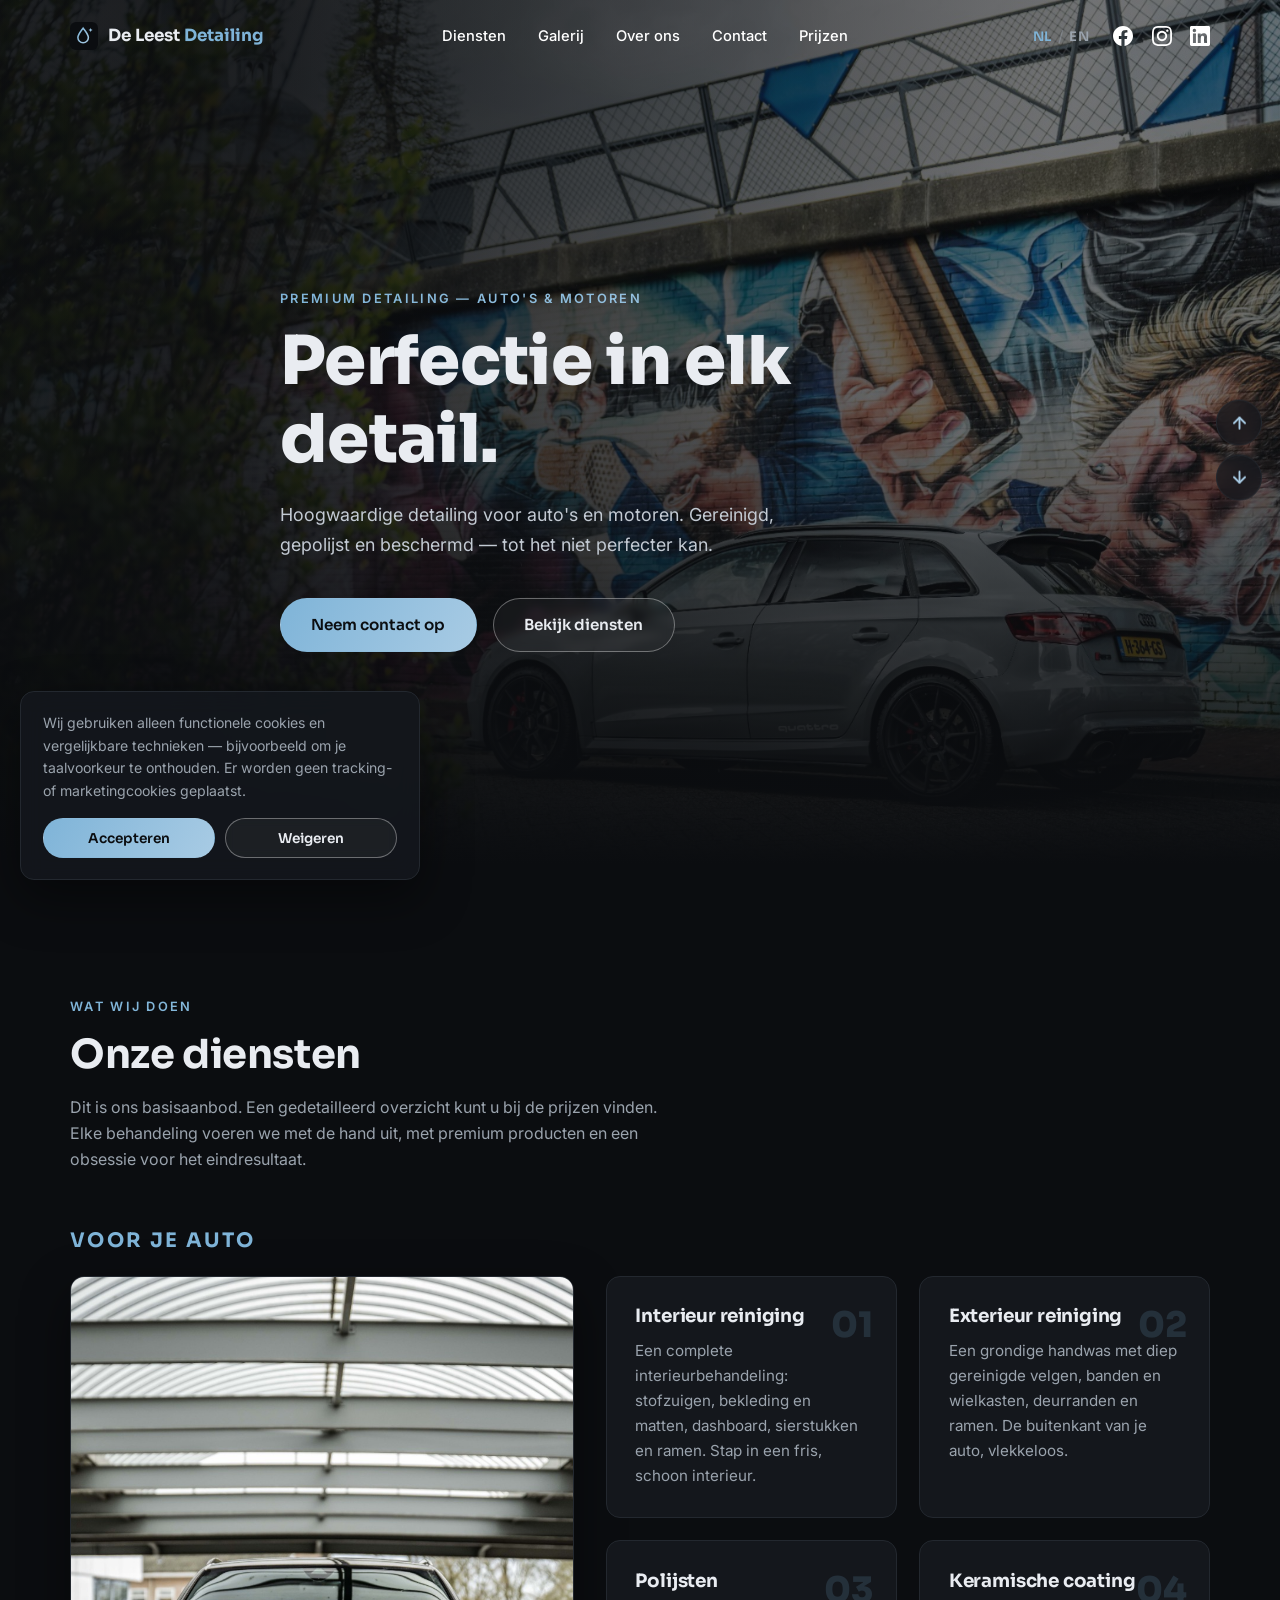
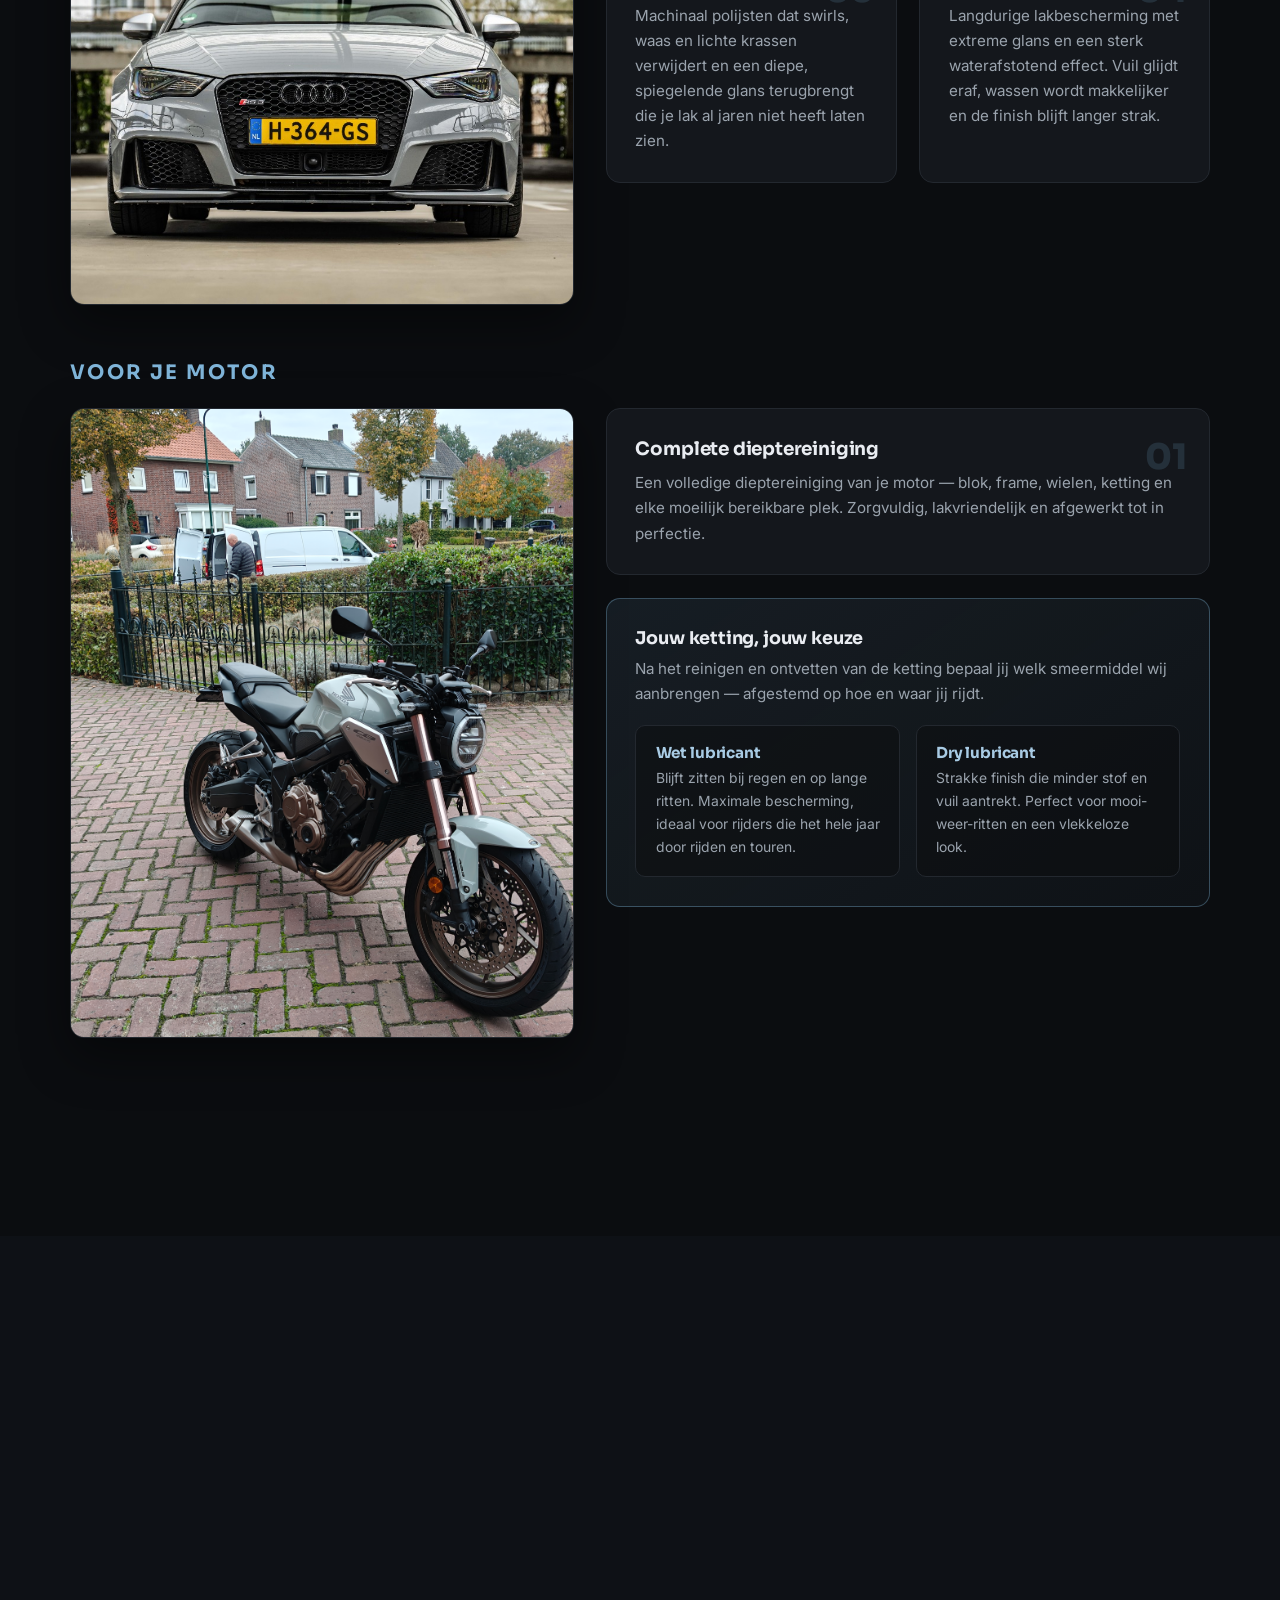
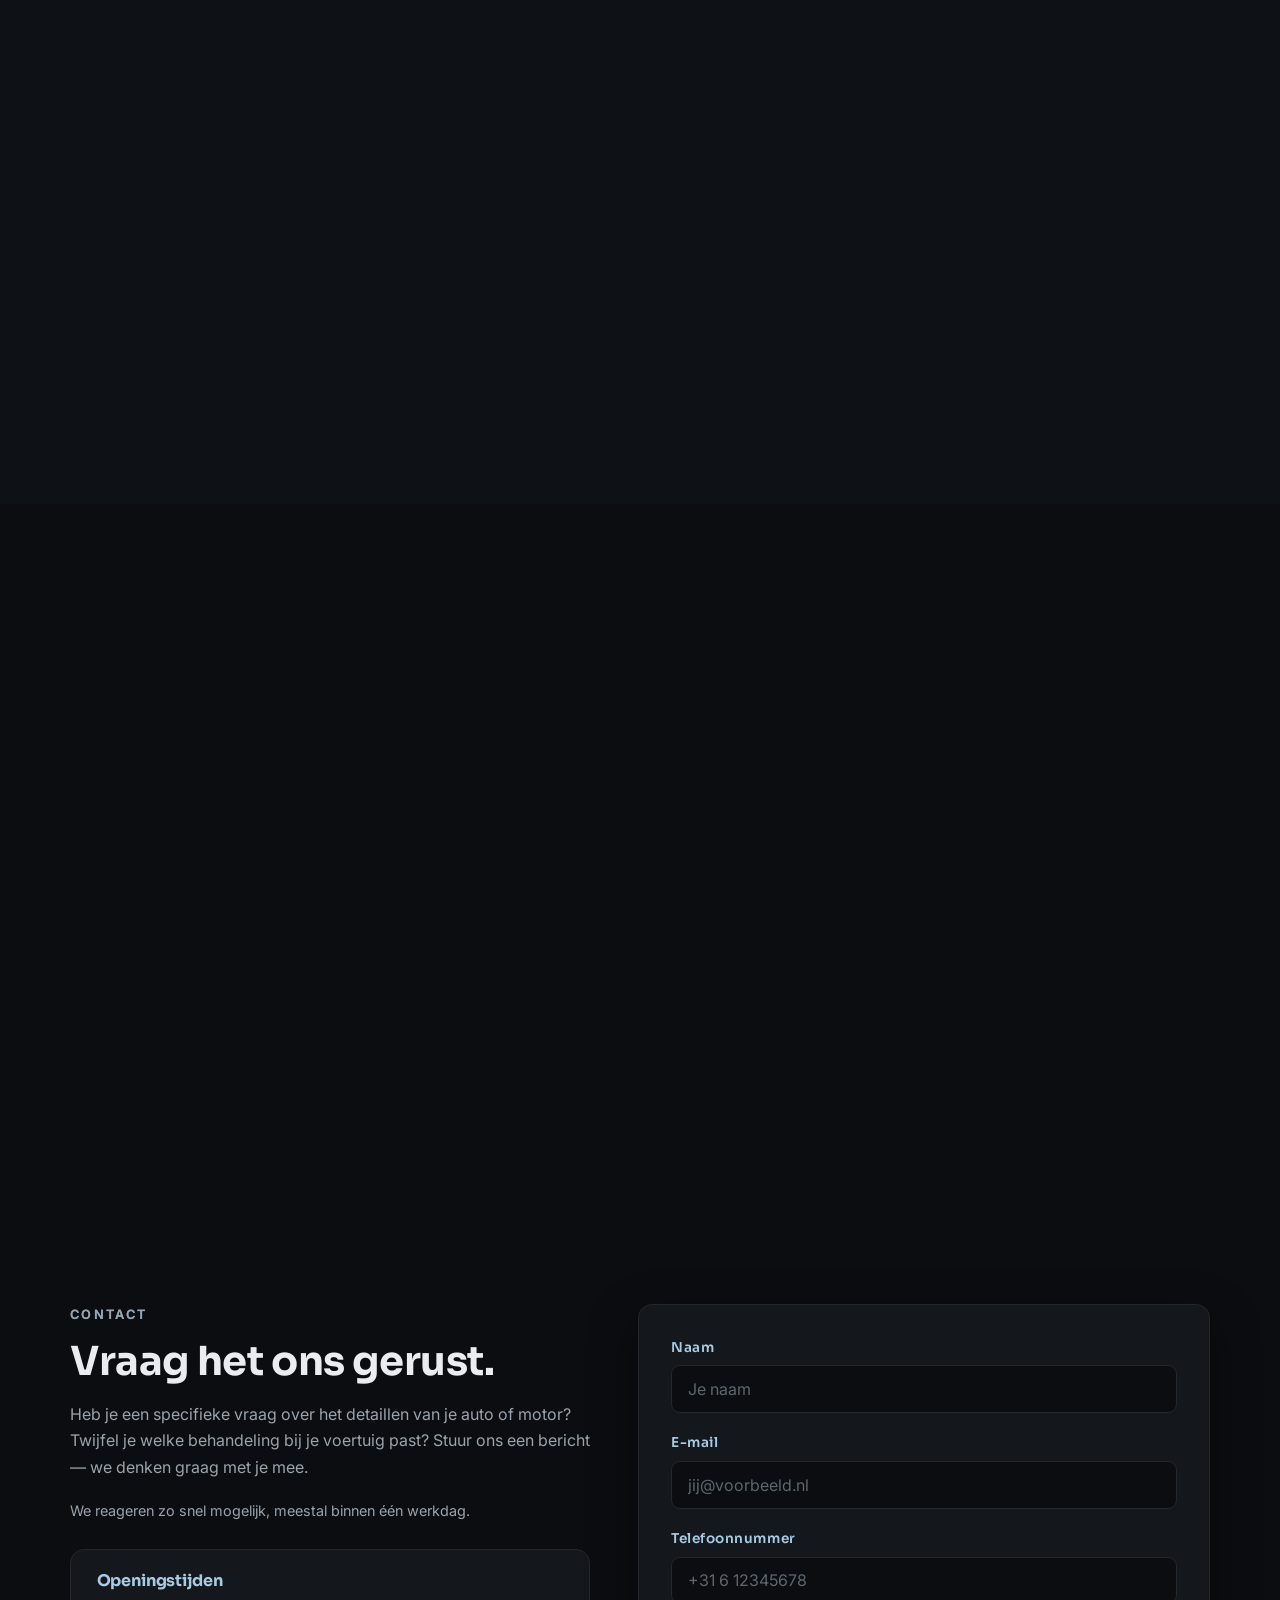
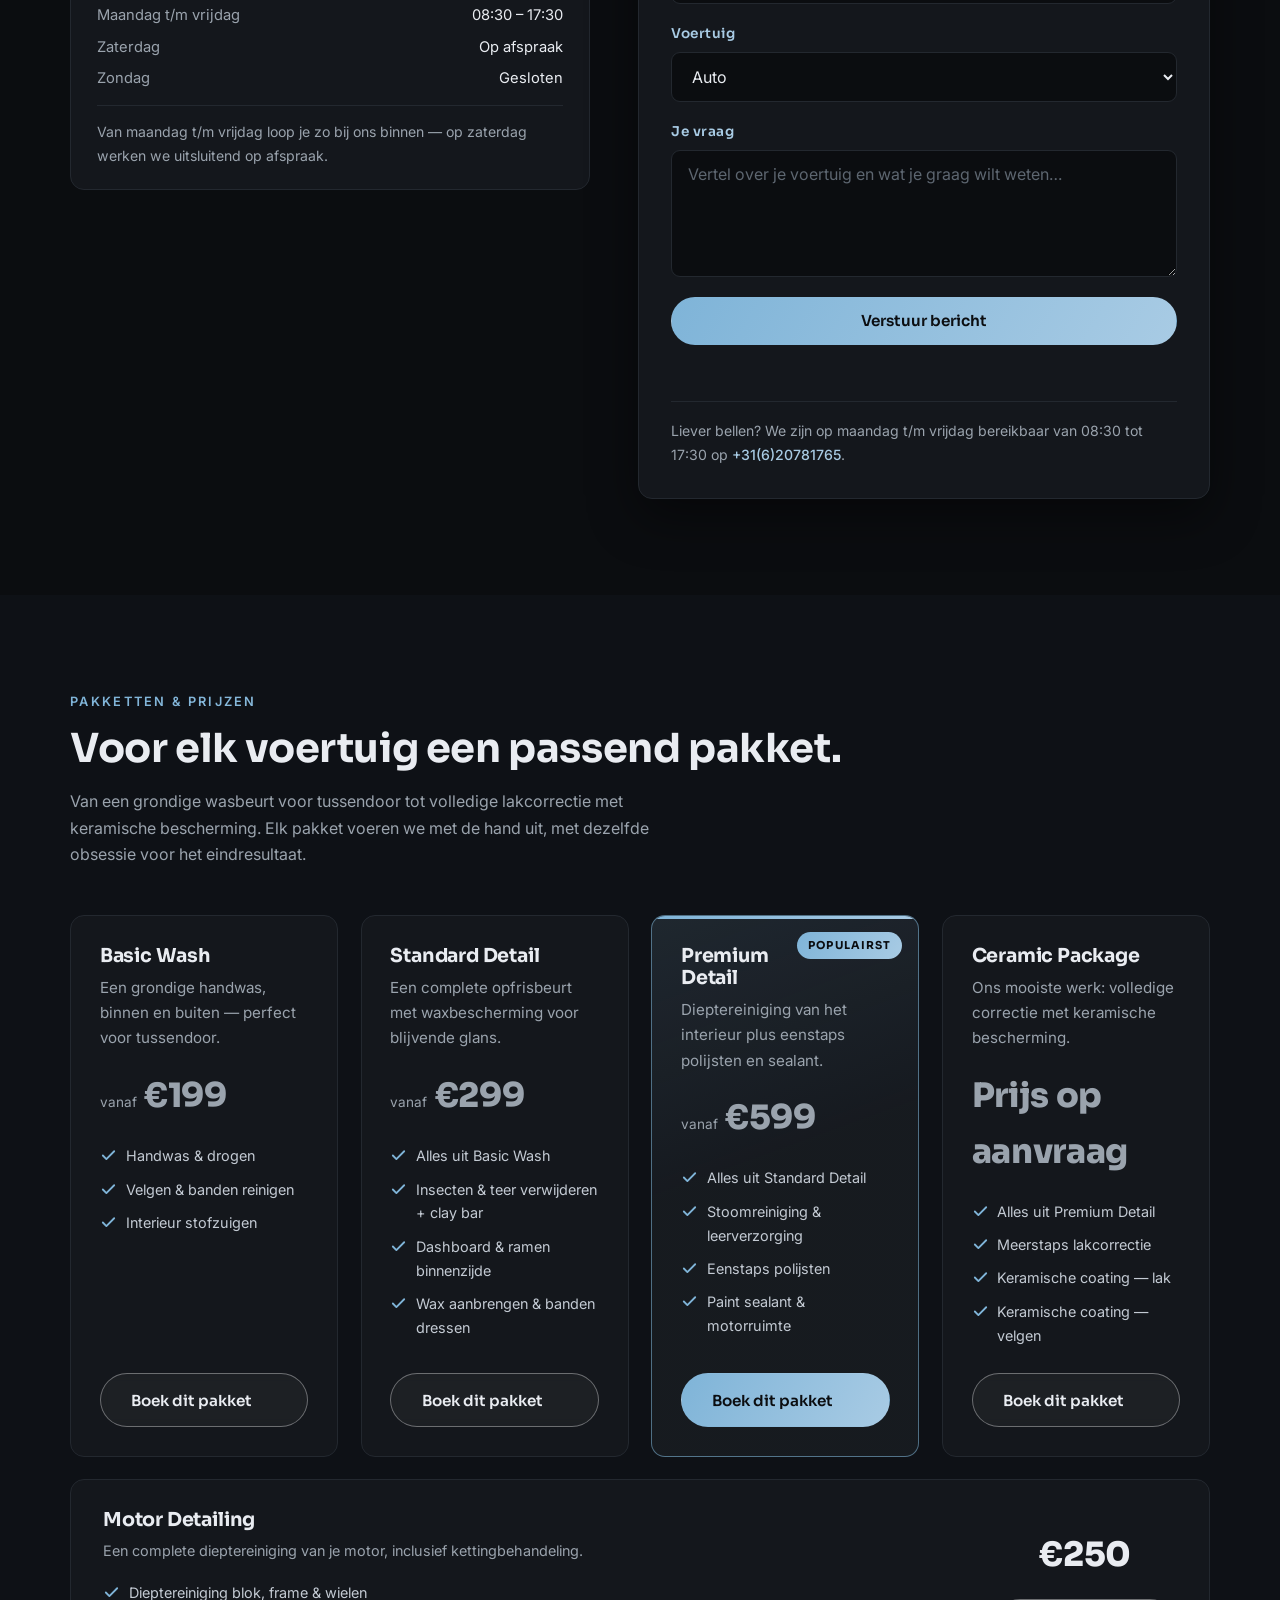
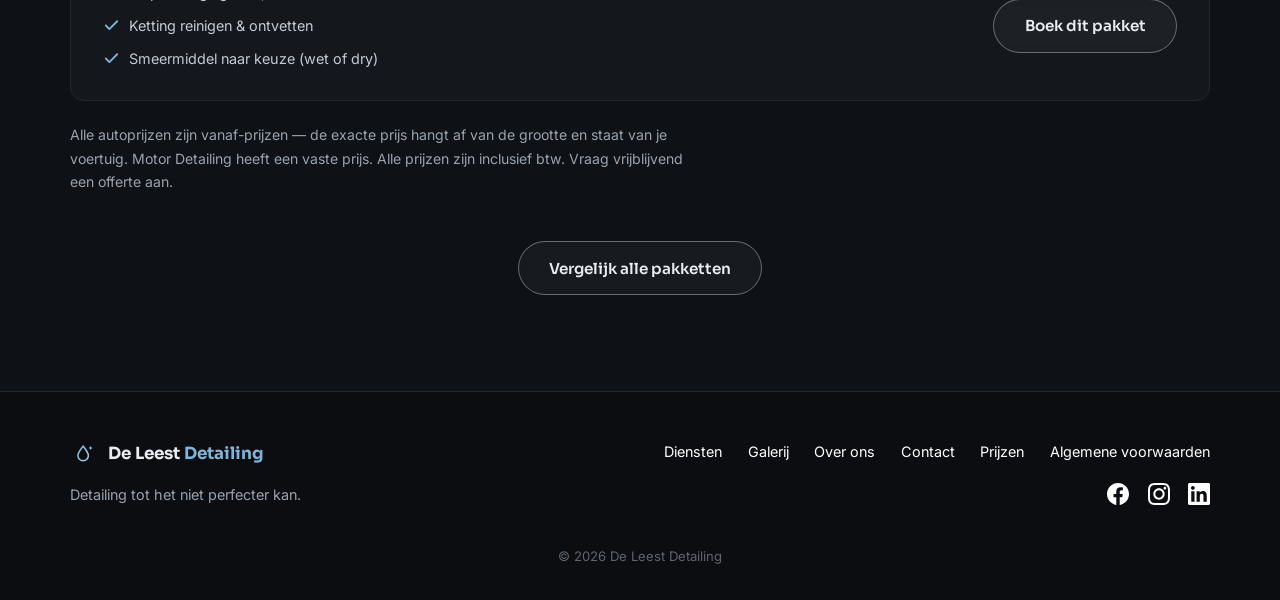
==== index.html @ 1cb410ff "Replace Unsplash photos with local images, raise package prices, note VAT included - Serve all site " ====
<!DOCTYPE html>
<html lang="nl">
<head>
  <meta charset="UTF-8">
  <meta name="viewport" content="width=device-width, initial-scale=1.0, viewport-fit=cover">
  <meta name="theme-color" content="#0b0d10">
  <title>De Leest Detailing — Premium Car &amp; Motorcycle Detailing</title>
  <meta name="description" content="High-end detailing for cars and motorcycles. Cleaning, polishing and ceramic coating — finished until it could not be more perfect.">
  <link rel="icon" type="image/svg+xml" href="assets/favicon.svg">
  <script>document.documentElement.classList.add('js');</script>
  <link rel="preconnect" href="https://fonts.googleapis.com">
  <link rel="preconnect" href="https://fonts.gstatic.com" crossorigin>
  <link href="https://fonts.googleapis.com/css2?family=Sora:wght@400;600;700;800&family=Inter:wght@400;500;600&display=swap" rel="stylesheet">
  <link rel="stylesheet" href="css/style.css">
</head>
<body>

  <!-- ===== Header ===== -->
  <header class="site-header" id="siteHeader">
    <div class="container header-inner">
      <a href="#top" class="logo" aria-label="De Leest Detailing">
        <img src="assets/favicon.svg" alt="" class="logo-mark" width="28" height="28">
        <span class="logo-text">De Leest <em>Detailing</em></span>
      </a>

      <nav class="main-nav" id="mainNav" aria-label="Main navigation">
        <a href="#services" data-i18n="nav.services">Services</a>
        <a href="#gallery" data-i18n="nav.gallery">Gallery</a>
        <a href="#about" data-i18n="nav.about">About</a>
        <a href="#contactForm" data-i18n="nav.contact">Contact</a>
        <a href="#pricing" data-i18n="nav.pricing">Prijzen</a>
      </nav>

      <div class="header-actions">
        <div class="lang-toggle" role="group" aria-label="Taal / Language">
          <button type="button" data-lang="nl" class="lang-btn active">NL</button>
          <span class="lang-sep" aria-hidden="true">/</span>
          <button type="button" data-lang="en" class="lang-btn">EN</button>
        </div>
        <div class="social-links header-social">
          <!-- TODO: replace the # hrefs with the real profile URLs once the accounts exist -->
          <a href="#" aria-label="Facebook" target="_blank" rel="noopener">
            <svg viewBox="0 0 24 24" fill="currentColor" aria-hidden="true"><path d="M24 12.073c0-6.627-5.373-12-12-12s-12 5.373-12 12c0 5.99 4.388 10.954 10.125 11.854v-8.385H7.078v-3.47h3.047V9.43c0-3.007 1.792-4.669 4.533-4.669 1.312 0 2.686.235 2.686.235v2.953H15.83c-1.491 0-1.956.925-1.956 1.874v2.25h3.328l-.532 3.47h-2.796v8.385C19.612 23.027 24 18.062 24 12.073z"/></svg>
          </a>
          <a href="#" aria-label="Instagram" target="_blank" rel="noopener">
            <svg viewBox="0 0 24 24" fill="currentColor" aria-hidden="true"><path d="M12 2.163c3.204 0 3.584.012 4.85.07 3.252.148 4.771 1.691 4.919 4.919.058 1.265.069 1.645.069 4.849 0 3.205-.012 3.584-.069 4.849-.149 3.225-1.664 4.771-4.919 4.919-1.266.058-1.644.07-4.85.07-3.204 0-3.584-.012-4.849-.07-3.26-.149-4.771-1.699-4.919-4.92-.058-1.265-.07-1.644-.07-4.849 0-3.204.013-3.583.07-4.849.149-3.227 1.664-4.771 4.919-4.919 1.266-.057 1.645-.069 4.849-.069zm0-2.163c-3.259 0-3.667.014-4.947.072-4.358.2-6.78 2.618-6.98 6.98-.059 1.281-.073 1.689-.073 4.948 0 3.259.014 3.668.072 4.948.2 4.358 2.618 6.78 6.98 6.98 1.281.058 1.689.072 4.948.072 3.259 0 3.668-.014 4.948-.072 4.354-.2 6.782-2.618 6.979-6.98.059-1.28.073-1.689.073-4.948 0-3.259-.014-3.667-.072-4.947-.196-4.354-2.617-6.78-6.979-6.98-1.281-.059-1.69-.073-4.949-.073zm0 5.838c-3.403 0-6.162 2.759-6.162 6.162s2.759 6.163 6.162 6.163 6.162-2.759 6.162-6.163c0-3.403-2.759-6.162-6.162-6.162zm0 10.162c-2.209 0-4-1.79-4-4 0-2.209 1.791-4 4-4s4 1.791 4 4c0 2.21-1.791 4-4 4zm6.406-11.845c-.796 0-1.441.645-1.441 1.44s.645 1.44 1.441 1.44c.795 0 1.439-.645 1.439-1.44s-.644-1.44-1.439-1.44z"/></svg>
          </a>
          <a href="#" aria-label="LinkedIn" target="_blank" rel="noopener">
            <svg viewBox="0 0 24 24" fill="currentColor" aria-hidden="true"><path d="M20.447 20.452h-3.554v-5.569c0-1.328-.027-3.037-1.852-3.037-1.853 0-2.136 1.445-2.136 2.939v5.667H9.351V9h3.414v1.561h.046c.477-.9 1.637-1.85 3.37-1.85 3.601 0 4.267 2.37 4.267 5.455v6.286zM5.337 7.433c-1.144 0-2.063-.926-2.063-2.065 0-1.138.92-2.063 2.063-2.063 1.14 0 2.064.925 2.064 2.063 0 1.139-.925 2.065-2.064 2.065zm1.782 13.019H3.555V9h3.564v11.452zM22.225 0H1.771C.792 0 0 .774 0 1.729v20.542C0 23.227.792 24 1.771 24h20.451C23.2 24 24 23.227 24 22.271V1.729C24 .774 23.2 0 22.222 0h.003z"/></svg>
          </a>
        </div>
        <button class="nav-toggle" id="navToggle" aria-label="Open menu" aria-expanded="false" aria-controls="mainNav">
          <span></span><span></span><span></span>
        </button>
      </div>
    </div>
  </header>

  <main id="top">

    <!-- ===== Hero ===== -->
    <section class="hero">
      <div class="hero-bg" aria-hidden="true">
        <img src="assets/img/hero/hero.jpg" alt="">
      </div>
      <div class="hero-overlay" aria-hidden="true"></div>
      <div class="container hero-content">
        <p class="kicker reveal" data-i18n="hero.kicker">Premium detailing — cars &amp; motorcycles</p>
        <h1 class="reveal" data-i18n="hero.title">Perfection in every detail.</h1>
        <p class="hero-sub reveal" data-i18n="hero.subtitle">High-end detailing for cars and motorcycles. Cleaned, polished and protected — until it could not be more perfect.</p>
        <div class="hero-ctas reveal">
          <a href="#contactForm" class="btn btn-primary" data-i18n="hero.ctaPrimary">Get in touch</a>
          <a href="#services" class="btn btn-ghost" data-i18n="hero.ctaSecondary">View services</a>
        </div>
      </div>
    </section>

    <!-- ===== Services: Cars ===== -->
    <section class="section" id="services">
      <div class="container">
        <p class="kicker reveal" data-i18n="services.kicker">What we do</p>
        <h2 class="reveal" data-i18n="services.title">Our services</h2>
        <p class="section-intro reveal" data-i18n="services.intro">This is our base offering — more specialist services will follow. Every treatment is carried out by hand, with premium products and an obsession for the end result.</p>

        <h3 class="group-title reveal" data-i18n="cars.groupTitle">For your car</h3>
        <div class="moto-block">
          <div class="moto-media reveal">
            <img src="assets/img/services/car.jpg" alt="Red Ferrari with a flawless glossy finish" loading="lazy">
          </div>
          <div class="card-grid">
            <article class="card card-flat reveal">
              <span class="card-num" aria-hidden="true">01</span>
              <h4 data-i18n="clean.int.title">Interior cleaning</h4>
              <p data-i18n="clean.int.desc">A complete interior treatment: vacuuming, upholstery and carpets, dashboard, trim and glass. Step into a fresh, clean cabin.</p>
            </article>
            <article class="card card-flat reveal">
              <span class="card-num" aria-hidden="true">02</span>
              <h4 data-i18n="clean.ext.title">Exterior cleaning</h4>
              <p data-i18n="clean.ext.desc">A thorough hand wash with deep-cleaned rims, tyres and wheel arches, door shuts and windows. The outside of your car, spotless.</p>
            </article>
            <article class="card card-flat reveal">
              <span class="card-num" aria-hidden="true">03</span>
              <h4 data-i18n="cars.polish.title">Polishing</h4>
              <p data-i18n="cars.polish.desc">Machine polishing that removes swirls, haze and light scratches, bringing back a deep, mirror-like gloss your paintwork hasn't shown in years.</p>
            </article>
            <article class="card card-flat reveal">
              <span class="card-num" aria-hidden="true">04</span>
              <h4 data-i18n="cars.ceramic.title">Ceramic coating</h4>
              <p data-i18n="cars.ceramic.desc">Long-lasting paint protection with extreme gloss and a strong hydrophobic effect. Dirt slides off, washing gets easier, and the finish stays sharper for longer.</p>
            </article>
          </div>
        </div>

        <!-- ===== Services: Motorcycles ===== -->
        <h3 class="group-title reveal" data-i18n="moto.groupTitle">For your motorcycle</h3>
        <div class="moto-block">
          <div class="moto-media reveal">
            <img src="assets/img/services/motorcycle.jpg" alt="Detailed motorcycle in evening light" loading="lazy">
          </div>
          <div class="moto-body">
            <article class="card card-flat reveal">
              <span class="card-num" aria-hidden="true">01</span>
              <h4 data-i18n="moto.deep.title">Full deep clean</h4>
              <p data-i18n="moto.deep.desc">A complete deep clean of your motorcycle — engine, frame, wheels, chain and every hard-to-reach spot. Careful, paint-safe and finished to perfection.</p>
            </article>
            <div class="lube-box reveal">
              <h4 data-i18n="moto.lube.title">Your chain, your choice</h4>
              <p data-i18n="moto.lube.desc">After cleaning and degreasing the chain, you decide which lubricant we apply — matched to how and where you ride.</p>
              <div class="lube-options">
                <div class="lube-option">
                  <h5 data-i18n="moto.lube.wet.title">Wet lubricant</h5>
                  <p data-i18n="moto.lube.wet.desc">Stays put in rain and on long rides. Maximum protection, ideal for all-season and touring riders.</p>
                </div>
                <div class="lube-option">
                  <h5 data-i18n="moto.lube.dry.title">Dry lubricant</h5>
                  <p data-i18n="moto.lube.dry.desc">Clean finish that attracts less dust and dirt. Perfect for fair-weather riding and a spotless look.</p>
                </div>
              </div>
            </div>
          </div>
        </div>

        <p class="services-pricing-cta reveal">
          <a href="prijzen.html" class="btn btn-ghost" data-i18n="services.pricingCta">Bekijk pakketten &amp; prijzen</a>
        </p>
      </div>
    </section>

    <!-- ===== Gallery ===== -->
    <section class="section section-alt" id="gallery">
      <div class="container">
        <p class="kicker reveal" data-i18n="gallery.kicker">Recent work</p>
        <h2 class="reveal" data-i18n="gallery.title">The results speak for themselves.</h2>
        <div class="gallery-grid">
          <figure class="reveal">
            <button type="button" class="gallery-item" data-i18n-aria="gallery.open" aria-label="View more photos of this result"
                    data-images="assets/img/gallery/result-01/01.jpg,assets/img/gallery/result-01/02.jpg,assets/img/gallery/result-01/03.jpg">
              <img src="assets/img/gallery/result-01/01.jpg" alt="Sports car with glossy finish" loading="lazy">
            </button>
          </figure>
          <figure class="reveal">
            <button type="button" class="gallery-item" data-i18n-aria="gallery.open" aria-label="View more photos of this result"
                    data-images="assets/img/gallery/result-02/01.jpg,assets/img/gallery/result-02/02.jpg,assets/img/gallery/result-02/03.jpg">
              <img src="assets/img/gallery/result-02/01.jpg" alt="Detailed black car front" loading="lazy">
            </button>
          </figure>
          <figure class="reveal">
            <button type="button" class="gallery-item" data-i18n-aria="gallery.open" aria-label="View more photos of this result"
                    data-images="assets/img/gallery/result-03/01.jpg,assets/img/gallery/result-03/02.jpg,assets/img/gallery/result-03/03.jpg">
              <img src="assets/img/gallery/result-03/01.jpg" alt="Motorcycle at sunset after a full detail" loading="lazy">
            </button>
          </figure>
          <figure class="reveal">
            <button type="button" class="gallery-item" data-i18n-aria="gallery.open" aria-label="View more photos of this result"
                    data-images="assets/img/gallery/result-04/01.jpg,assets/img/gallery/result-04/02.jpg,assets/img/gallery/result-04/03.jpg">
              <img src="assets/img/gallery/result-04/01.jpg" alt="White sports car with clean lines" loading="lazy">
            </button>
          </figure>
          <figure class="reveal">
            <button type="button" class="gallery-item" data-i18n-aria="gallery.open" aria-label="View more photos of this result"
                    data-images="assets/img/gallery/result-05/01.jpg,assets/img/gallery/result-05/02.jpg,assets/img/gallery/result-05/03.jpg">
              <img src="assets/img/gallery/result-05/01.jpg" alt="Motorcycle being washed and detailed" loading="lazy">
            </button>
          </figure>
          <figure class="reveal">
            <button type="button" class="gallery-item" data-i18n-aria="gallery.open" aria-label="View more photos of this result"
                    data-images="assets/img/gallery/result-06/01.jpg,assets/img/gallery/result-06/02.jpg,assets/img/gallery/result-06/03.jpg">
              <img src="assets/img/gallery/result-06/01.jpg" alt="Car paintwork reflecting light after polishing" loading="lazy">
            </button>
          </figure>
          <figure class="reveal">
            <button type="button" class="gallery-item" data-i18n-aria="gallery.open" aria-label="View more photos of this result"
                    data-images="assets/img/gallery/result-07/01.jpg,assets/img/gallery/result-07/02.jpg,assets/img/gallery/result-07/03.jpg">
              <img src="assets/img/gallery/result-07/01.jpg" alt="Blue sports car with ceramic-coated shine" loading="lazy">
            </button>
          </figure>
          <figure class="reveal">
            <button type="button" class="gallery-item" data-i18n-aria="gallery.open" aria-label="View more photos of this result"
                    data-images="assets/img/gallery/result-08/01.jpg,assets/img/gallery/result-08/02.jpg,assets/img/gallery/result-08/03.jpg">
              <img src="assets/img/gallery/result-08/01.jpg" alt="Motorcycle parked after a full detail" loading="lazy">
            </button>
          </figure>
        </div>
      </div>
    </section>

    <!-- ===== About / standards ===== -->
    <section class="section" id="about">
      <div class="container about-grid">
        <div class="about-body">
          <p class="kicker reveal" data-i18n="about.kicker">Our standard</p>
          <h2 class="reveal" data-i18n="about.title">Good enough is not good enough.</h2>
          <p class="reveal" data-i18n="about.p1">Detailing is not a quick wash — it's craftsmanship. We take the time others won't, work panel by panel and check every result under the light before we call it done.</p>
          <p class="reveal" data-i18n="about.p2">Whether it's your daily driver, your pride-and-joy sports car or your motorcycle: it gets the same obsessive attention, until it could not be more perfect.</p>
          <ul class="standards reveal">
            <li><strong data-i18n="about.s1t">Hand-finished</strong><span data-i18n="about.s1d">Every vehicle, every time</span></li>
            <li><strong data-i18n="about.s2t">Premium products</strong><span data-i18n="about.s2d">Paint-safe and proven</span></li>
            <li><strong data-i18n="about.s3t">Cars &amp; motorcycles</strong><span data-i18n="about.s3d">One high standard for both</span></li>
            <li><strong data-i18n="about.s4t">Eye for detail</strong><span data-i18n="about.s4d">Checked until it's flawless</span></li>
          </ul>
        </div>
        <div class="about-media reveal">
          <img src="assets/img/about/about.jpg" alt="Freshly detailed sports car with deep gloss" loading="lazy">
        </div>
      </div>
    </section>

    <!-- ===== Contact ===== -->
    <section class="section" id="contact">
      <div class="container contact-grid">
        <div class="contact-body">
          <p class="kicker reveal" data-i18n="contact.kicker">Contact</p>
          <h2 class="reveal" data-i18n="contact.title">Ask us anything.</h2>
          <p class="reveal" data-i18n="contact.p1">Have a specific question about detailing your car or motorcycle? Not sure which treatment fits your vehicle? Send us a message — we're happy to think along with you.</p>
          <p class="contact-note reveal" data-i18n="contact.note">We reply as quickly as possible, usually within one working day.</p>
          <div class="hours reveal">
            <h3 class="hours-title" data-i18n="hours.title">Opening hours</h3>
            <ul class="hours-list">
              <li><span data-i18n="hours.monFri">Monday – Friday</span><span>08:30 – 17:30</span></li>
              <li><span data-i18n="hours.sat">Saturday</span><span data-i18n="hours.satVal">By appointment</span></li>
              <li><span data-i18n="hours.sun">Sunday</span><span data-i18n="hours.sunVal">Closed</span></li>
            </ul>
            <p class="hours-note" data-i18n="hours.note">During the week you're welcome to walk in anytime — on Saturdays we work by appointment only.</p>
          </div>
        </div>

        <form class="contact-form reveal" id="contactForm"
              action="https://formspree.io/f/xkjnjdzb" method="POST" novalidate>
          <div class="field">
            <label for="cf-name" data-i18n="form.name">Name</label>
            <input type="text" id="cf-name" name="name" required autocomplete="name"
                   data-i18n-placeholder="form.namePh" placeholder="Your name">
          </div>
          <div class="field">
            <label for="cf-email" data-i18n="form.email">Email</label>
            <input type="email" id="cf-email" name="email" required autocomplete="email"
                   data-i18n-placeholder="form.emailPh" placeholder="you@example.com">
          </div>
          <div class="field">
            <label for="cf-phone" data-i18n="form.phone">Phone number</label>
            <input type="tel" id="cf-phone" name="phone" autocomplete="tel"
                   data-i18n-placeholder="form.phonePh" placeholder="+31 6 12345678">
          </div>
          <div class="field">
            <label for="cf-vehicle" data-i18n="form.vehicle">Vehicle</label>
            <select id="cf-vehicle" name="vehicle">
              <option value="car" data-i18n="form.vehicleCar">Car</option>
              <option value="motorcycle" data-i18n="form.vehicleMoto">Motorcycle</option>
            </select>
          </div>
          <div class="field">
            <label for="cf-message" data-i18n="form.message">Your question</label>
            <textarea id="cf-message" name="message" rows="5" required
                      data-i18n-placeholder="form.messagePh" placeholder="Tell us about your vehicle and what you'd like to know…"></textarea>
          </div>
          <button type="submit" class="btn btn-primary btn-block" data-i18n="form.submit">Send message</button>
          <p class="form-status" id="formStatus" role="status" aria-live="polite"></p>
          <p class="form-call">
            <span data-i18n="form.call">Prefer to call? We're available Monday to Friday from 08:30 to 17:30 on</span>
            <a href="tel:+31620781765">+31(6)20781765</a>.
          </p>
        </form>
      </div>
    </section>

    <!-- ===== Pricing packages ===== -->
    <section class="section section-alt" id="pricing">
      <div class="container">
        <p class="kicker reveal" data-i18n="pricing.kicker">Pakketten &amp; prijzen</p>
        <h2 class="reveal" data-i18n="pricing.title">Voor elk voertuig een passend pakket.</h2>
        <p class="section-intro reveal pricing-intro" data-i18n="pricing.intro">Van een grondige wasbeurt voor tussendoor tot volledige lakcorrectie met keramische bescherming. Elk pakket voeren we met de hand uit, met dezelfde obsessie voor het eindresultaat.</p>

        <div class="pricing-grid">
          <article class="card price-card reveal">
            <h3 data-i18n="pkg.basic.name">Basic Wash</h3>
            <p class="price-tag" data-i18n="pkg.basic.tag">Een grondige handwas, binnen en buiten — perfect voor tussendoor.</p>
            <p class="price"><span class="price-from" data-i18n="pricing.from">vanaf</span> <span class="price-value">€199</span></p>
            <ul class="price-features">
              <li><svg class="check" viewBox="0 0 24 24" fill="none" stroke="currentColor" stroke-width="2.6" stroke-linecap="round" stroke-linejoin="round" aria-hidden="true"><path d="M20 6L9 17l-5-5"/></svg><span data-i18n="pkg.basic.f1">Handwas &amp; drogen</span></li>
              <li><svg class="check" viewBox="0 0 24 24" fill="none" stroke="currentColor" stroke-width="2.6" stroke-linecap="round" stroke-linejoin="round" aria-hidden="true"><path d="M20 6L9 17l-5-5"/></svg><span data-i18n="pkg.basic.f2">Velgen &amp; banden reinigen</span></li>
              <li><svg class="check" viewBox="0 0 24 24" fill="none" stroke="currentColor" stroke-width="2.6" stroke-linecap="round" stroke-linejoin="round" aria-hidden="true"><path d="M20 6L9 17l-5-5"/></svg><span data-i18n="pkg.basic.f3">Interieur stofzuigen</span></li>
            </ul>
            <a href="#contactForm" class="btn btn-ghost btn-block" data-i18n="pricing.cta">Boek dit pakket</a>
          </article>

          <article class="card price-card reveal">
            <h3 data-i18n="pkg.std.name">Standard Detail</h3>
            <p class="price-tag" data-i18n="pkg.std.tag">Een complete opfrisbeurt met waxbescherming voor blijvende glans.</p>
            <p class="price"><span class="price-from" data-i18n="pricing.from">vanaf</span> <span class="price-value">€299</span></p>
            <ul class="price-features">
              <li><svg class="check" viewBox="0 0 24 24" fill="none" stroke="currentColor" stroke-width="2.6" stroke-linecap="round" stroke-linejoin="round" aria-hidden="true"><path d="M20 6L9 17l-5-5"/></svg><span data-i18n="pkg.std.f1">Alles uit Basic Wash</span></li>
              <li><svg class="check" viewBox="0 0 24 24" fill="none" stroke="currentColor" stroke-width="2.6" stroke-linecap="round" stroke-linejoin="round" aria-hidden="true"><path d="M20 6L9 17l-5-5"/></svg><span data-i18n="pkg.std.f2">Insecten &amp; teer verwijderen + clay bar</span></li>
              <li><svg class="check" viewBox="0 0 24 24" fill="none" stroke="currentColor" stroke-width="2.6" stroke-linecap="round" stroke-linejoin="round" aria-hidden="true"><path d="M20 6L9 17l-5-5"/></svg><span data-i18n="pkg.std.f3">Dashboard &amp; ramen binnenzijde</span></li>
              <li><svg class="check" viewBox="0 0 24 24" fill="none" stroke="currentColor" stroke-width="2.6" stroke-linecap="round" stroke-linejoin="round" aria-hidden="true"><path d="M20 6L9 17l-5-5"/></svg><span data-i18n="pkg.std.f4">Wax aanbrengen &amp; banden dressen</span></li>
            </ul>
            <a href="#contactForm" class="btn btn-ghost btn-block" data-i18n="pricing.cta">Boek dit pakket</a>
          </article>

          <article class="card price-card price-card-featured reveal">
            <span class="price-badge" data-i18n="pricing.popular">Populairst</span>
            <h3 data-i18n="pkg.premium.name">Premium Detail</h3>
            <p class="price-tag" data-i18n="pkg.premium.tag">Dieptereiniging van het interieur plus eenstaps polijsten en sealant.</p>
            <p class="price"><span class="price-from" data-i18n="pricing.from">vanaf</span> <span class="price-value">€599</span></p>
            <ul class="price-features">
              <li><svg class="check" viewBox="0 0 24 24" fill="none" stroke="currentColor" stroke-width="2.6" stroke-linecap="round" stroke-linejoin="round" aria-hidden="true"><path d="M20 6L9 17l-5-5"/></svg><span data-i18n="pkg.premium.f1">Alles uit Standard Detail</span></li>
              <li><svg class="check" viewBox="0 0 24 24" fill="none" stroke="currentColor" stroke-width="2.6" stroke-linecap="round" stroke-linejoin="round" aria-hidden="true"><path d="M20 6L9 17l-5-5"/></svg><span data-i18n="pkg.premium.f2">Stoomreiniging &amp; leerverzorging</span></li>
              <li><svg class="check" viewBox="0 0 24 24" fill="none" stroke="currentColor" stroke-width="2.6" stroke-linecap="round" stroke-linejoin="round" aria-hidden="true"><path d="M20 6L9 17l-5-5"/></svg><span data-i18n="pkg.premium.f3">Eenstaps polijsten</span></li>
              <li><svg class="check" viewBox="0 0 24 24" fill="none" stroke="currentColor" stroke-width="2.6" stroke-linecap="round" stroke-linejoin="round" aria-hidden="true"><path d="M20 6L9 17l-5-5"/></svg><span data-i18n="pkg.premium.f4">Paint sealant &amp; motorruimte</span></li>
            </ul>
            <a href="#contactForm" class="btn btn-primary btn-block" data-i18n="pricing.cta">Boek dit pakket</a>
          </article>

          <article class="card price-card reveal">
            <h3 data-i18n="pkg.ceramic.name">Ceramic Package</h3>
            <p class="price-tag" data-i18n="pkg.ceramic.tag">Ons mooiste werk: volledige correctie met keramische bescherming.</p>
            <p class="price"><span class="price-value" data-i18n="pricing.onRequest">Prijs op aanvraag</span></p>
            <ul class="price-features">
              <li><svg class="check" viewBox="0 0 24 24" fill="none" stroke="currentColor" stroke-width="2.6" stroke-linecap="round" stroke-linejoin="round" aria-hidden="true"><path d="M20 6L9 17l-5-5"/></svg><span data-i18n="pkg.ceramic.f1">Alles uit Premium Detail</span></li>
              <li><svg class="check" viewBox="0 0 24 24" fill="none" stroke="currentColor" stroke-width="2.6" stroke-linecap="round" stroke-linejoin="round" aria-hidden="true"><path d="M20 6L9 17l-5-5"/></svg><span data-i18n="pkg.ceramic.f2">Meerstaps lakcorrectie</span></li>
              <li><svg class="check" viewBox="0 0 24 24" fill="none" stroke="currentColor" stroke-width="2.6" stroke-linecap="round" stroke-linejoin="round" aria-hidden="true"><path d="M20 6L9 17l-5-5"/></svg><span data-i18n="pkg.ceramic.f3">Keramische coating — lak</span></li>
              <li><svg class="check" viewBox="0 0 24 24" fill="none" stroke="currentColor" stroke-width="2.6" stroke-linecap="round" stroke-linejoin="round" aria-hidden="true"><path d="M20 6L9 17l-5-5"/></svg><span data-i18n="pkg.ceramic.f4">Keramische coating — velgen</span></li>
            </ul>
            <a href="#contactForm" class="btn btn-ghost btn-block" data-i18n="pricing.cta">Boek dit pakket</a>
          </article>
        </div>

        <div class="moto-price reveal">
          <div class="moto-price-info">
            <h3 data-i18n="pkg.moto.name">Motor Detailing</h3>
            <p class="price-tag" data-i18n="pkg.moto.tag">Een complete dieptereiniging van je motor, inclusief kettingbehandeling.</p>
            <ul class="price-features">
              <li><svg class="check" viewBox="0 0 24 24" fill="none" stroke="currentColor" stroke-width="2.6" stroke-linecap="round" stroke-linejoin="round" aria-hidden="true"><path d="M20 6L9 17l-5-5"/></svg><span data-i18n="pkg.moto.f1">Dieptereiniging blok, frame &amp; wielen</span></li>
              <li><svg class="check" viewBox="0 0 24 24" fill="none" stroke="currentColor" stroke-width="2.6" stroke-linecap="round" stroke-linejoin="round" aria-hidden="true"><path d="M20 6L9 17l-5-5"/></svg><span data-i18n="pkg.moto.f2">Ketting reinigen &amp; ontvetten</span></li>
              <li><svg class="check" viewBox="0 0 24 24" fill="none" stroke="currentColor" stroke-width="2.6" stroke-linecap="round" stroke-linejoin="round" aria-hidden="true"><path d="M20 6L9 17l-5-5"/></svg><span data-i18n="pkg.moto.f3">Smeermiddel naar keuze (wet of dry)</span></li>
            </ul>
          </div>
          <div class="moto-price-side">
            <p class="price"><span class="price-value">€250</span></p>
            <a href="#contactForm" class="btn btn-ghost" data-i18n="pricing.cta">Boek dit pakket</a>
          </div>
        </div>

        <p class="pricing-note reveal" data-i18n="pricing.note">Alle autoprijzen zijn vanaf-prijzen — de exacte prijs hangt af van de grootte en staat van je voertuig. Motor Detailing heeft een vaste prijs. Alle prijzen zijn inclusief btw. Vraag vrijblijvend een offerte aan.</p>

        <p class="services-pricing-cta reveal">
          <a href="prijzen.html#vergelijken" class="btn btn-ghost" data-i18n="pricing.compareCta">Vergelijk alle pakketten</a>
        </p>
      </div>
    </section>

  </main>

  <!-- ===== Footer ===== -->
  <footer class="site-footer">
    <div class="container footer-inner">
      <div>
        <a href="#top" class="logo" aria-label="De Leest Detailing">
          <img src="assets/favicon.svg" alt="" class="logo-mark" width="28" height="28">
          <span class="logo-text">De Leest <em>Detailing</em></span>
        </a>
        <div class="social-links footer-social-top">
          <!-- Mobile position of the socials; same TODO applies: replace # with real profile URLs -->
          <a href="#" aria-label="Facebook" target="_blank" rel="noopener">
            <svg viewBox="0 0 24 24" fill="currentColor" aria-hidden="true"><path d="M24 12.073c0-6.627-5.373-12-12-12s-12 5.373-12 12c0 5.99 4.388 10.954 10.125 11.854v-8.385H7.078v-3.47h3.047V9.43c0-3.007 1.792-4.669 4.533-4.669 1.312 0 2.686.235 2.686.235v2.953H15.83c-1.491 0-1.956.925-1.956 1.874v2.25h3.328l-.532 3.47h-2.796v8.385C19.612 23.027 24 18.062 24 12.073z"/></svg>
          </a>
          <a href="#" aria-label="Instagram" target="_blank" rel="noopener">
            <svg viewBox="0 0 24 24" fill="currentColor" aria-hidden="true"><path d="M12 2.163c3.204 0 3.584.012 4.85.07 3.252.148 4.771 1.691 4.919 4.919.058 1.265.069 1.645.069 4.849 0 3.205-.012 3.584-.069 4.849-.149 3.225-1.664 4.771-4.919 4.919-1.266.058-1.644.07-4.85.07-3.204 0-3.584-.012-4.849-.07-3.26-.149-4.771-1.699-4.919-4.92-.058-1.265-.07-1.644-.07-4.849 0-3.204.013-3.583.07-4.849.149-3.227 1.664-4.771 4.919-4.919 1.266-.057 1.645-.069 4.849-.069zm0-2.163c-3.259 0-3.667.014-4.947.072-4.358.2-6.78 2.618-6.98 6.98-.059 1.281-.073 1.689-.073 4.948 0 3.259.014 3.668.072 4.948.2 4.358 2.618 6.78 6.98 6.98 1.281.058 1.689.072 4.948.072 3.259 0 3.668-.014 4.948-.072 4.354-.2 6.782-2.618 6.979-6.98.059-1.28.073-1.689.073-4.948 0-3.259-.014-3.667-.072-4.947-.196-4.354-2.617-6.78-6.979-6.98-1.281-.059-1.69-.073-4.949-.073zm0 5.838c-3.403 0-6.162 2.759-6.162 6.162s2.759 6.163 6.162 6.163 6.162-2.759 6.162-6.163c0-3.403-2.759-6.162-6.162-6.162zm0 10.162c-2.209 0-4-1.79-4-4 0-2.209 1.791-4 4-4s4 1.791 4 4c0 2.21-1.791 4-4 4zm6.406-11.845c-.796 0-1.441.645-1.441 1.44s.645 1.44 1.441 1.44c.795 0 1.439-.645 1.439-1.44s-.644-1.44-1.439-1.44z"/></svg>
          </a>
          <a href="#" aria-label="LinkedIn" target="_blank" rel="noopener">
            <svg viewBox="0 0 24 24" fill="currentColor" aria-hidden="true"><path d="M20.447 20.452h-3.554v-5.569c0-1.328-.027-3.037-1.852-3.037-1.853 0-2.136 1.445-2.136 2.939v5.667H9.351V9h3.414v1.561h.046c.477-.9 1.637-1.85 3.37-1.85 3.601 0 4.267 2.37 4.267 5.455v6.286zM5.337 7.433c-1.144 0-2.063-.926-2.063-2.065 0-1.138.92-2.063 2.063-2.063 1.14 0 2.064.925 2.064 2.063 0 1.139-.925 2.065-2.064 2.065zm1.782 13.019H3.555V9h3.564v11.452zM22.225 0H1.771C.792 0 0 .774 0 1.729v20.542C0 23.227.792 24 1.771 24h20.451C23.2 24 24 23.227 24 22.271V1.729C24 .774 23.2 0 22.222 0h.003z"/></svg>
          </a>
        </div>
        <p class="footer-tag" data-i18n="footer.tag">Detailing until it could not be more perfect.</p>
      </div>
      <div class="footer-right">
        <nav class="footer-nav" aria-label="Footer">
          <a href="#services" data-i18n="nav.services">Services</a>
          <a href="#gallery" data-i18n="nav.gallery">Gallery</a>
          <a href="#about" data-i18n="nav.about">About</a>
          <a href="#contactForm" data-i18n="nav.contact">Contact</a>
          <a href="#pricing" data-i18n="nav.pricing">Prijzen</a>
          <a href="algemene-voorwaarden.html" data-i18n="footer.terms">Algemene voorwaarden</a>
        </nav>
        <div class="social-links footer-social">
          <!-- TODO: replace the # hrefs with the real profile URLs once the accounts exist -->
          <a href="#" aria-label="Facebook" target="_blank" rel="noopener">
            <svg viewBox="0 0 24 24" fill="currentColor" aria-hidden="true"><path d="M24 12.073c0-6.627-5.373-12-12-12s-12 5.373-12 12c0 5.99 4.388 10.954 10.125 11.854v-8.385H7.078v-3.47h3.047V9.43c0-3.007 1.792-4.669 4.533-4.669 1.312 0 2.686.235 2.686.235v2.953H15.83c-1.491 0-1.956.925-1.956 1.874v2.25h3.328l-.532 3.47h-2.796v8.385C19.612 23.027 24 18.062 24 12.073z"/></svg>
          </a>
          <a href="#" aria-label="Instagram" target="_blank" rel="noopener">
            <svg viewBox="0 0 24 24" fill="currentColor" aria-hidden="true"><path d="M12 2.163c3.204 0 3.584.012 4.85.07 3.252.148 4.771 1.691 4.919 4.919.058 1.265.069 1.645.069 4.849 0 3.205-.012 3.584-.069 4.849-.149 3.225-1.664 4.771-4.919 4.919-1.266.058-1.644.07-4.85.07-3.204 0-3.584-.012-4.849-.07-3.26-.149-4.771-1.699-4.919-4.92-.058-1.265-.07-1.644-.07-4.849 0-3.204.013-3.583.07-4.849.149-3.227 1.664-4.771 4.919-4.919 1.266-.057 1.645-.069 4.849-.069zm0-2.163c-3.259 0-3.667.014-4.947.072-4.358.2-6.78 2.618-6.98 6.98-.059 1.281-.073 1.689-.073 4.948 0 3.259.014 3.668.072 4.948.2 4.358 2.618 6.78 6.98 6.98 1.281.058 1.689.072 4.948.072 3.259 0 3.668-.014 4.948-.072 4.354-.2 6.782-2.618 6.979-6.98.059-1.28.073-1.689.073-4.948 0-3.259-.014-3.667-.072-4.947-.196-4.354-2.617-6.78-6.979-6.98-1.281-.059-1.69-.073-4.949-.073zm0 5.838c-3.403 0-6.162 2.759-6.162 6.162s2.759 6.163 6.162 6.163 6.162-2.759 6.162-6.163c0-3.403-2.759-6.162-6.162-6.162zm0 10.162c-2.209 0-4-1.79-4-4 0-2.209 1.791-4 4-4s4 1.791 4 4c0 2.21-1.791 4-4 4zm6.406-11.845c-.796 0-1.441.645-1.441 1.44s.645 1.44 1.441 1.44c.795 0 1.439-.645 1.439-1.44s-.644-1.44-1.439-1.44z"/></svg>
          </a>
          <a href="#" aria-label="LinkedIn" target="_blank" rel="noopener">
            <svg viewBox="0 0 24 24" fill="currentColor" aria-hidden="true"><path d="M20.447 20.452h-3.554v-5.569c0-1.328-.027-3.037-1.852-3.037-1.853 0-2.136 1.445-2.136 2.939v5.667H9.351V9h3.414v1.561h.046c.477-.9 1.637-1.85 3.37-1.85 3.601 0 4.267 2.37 4.267 5.455v6.286zM5.337 7.433c-1.144 0-2.063-.926-2.063-2.065 0-1.138.92-2.063 2.063-2.063 1.14 0 2.064.925 2.064 2.063 0 1.139-.925 2.065-2.064 2.065zm1.782 13.019H3.555V9h3.564v11.452zM22.225 0H1.771C.792 0 0 .774 0 1.729v20.542C0 23.227.792 24 1.771 24h20.451C23.2 24 24 23.227 24 22.271V1.729C24 .774 23.2 0 22.222 0h.003z"/></svg>
          </a>
        </div>
      </div>
    </div>
    <p class="footer-copy">© <span id="year">2026</span> De Leest Detailing</p>
  </footer>

  <!-- ===== Gallery lightbox ===== -->
  <div class="lightbox" id="lightbox" role="dialog" aria-modal="true" data-i18n-aria="lightbox.label" aria-label="Fotogalerij" hidden>
    <div class="lightbox-backdrop" data-lightbox-close aria-hidden="true"></div>
    <figure class="lightbox-stage">
      <img id="lightboxImg" src="" alt="">
      <figcaption class="lightbox-counter" id="lightboxCounter">1 / 1</figcaption>
    </figure>
    <button type="button" class="lightbox-btn lightbox-close" id="lightboxClose" data-i18n-aria="lightbox.close" aria-label="Sluiten">
      <svg viewBox="0 0 24 24" fill="none" stroke="currentColor" stroke-width="2.4" stroke-linecap="round" stroke-linejoin="round" aria-hidden="true"><path d="M18 6L6 18"/><path d="M6 6l12 12"/></svg>
    </button>
    <button type="button" class="lightbox-btn lightbox-prev" id="lightboxPrev" data-i18n-aria="lightbox.prev" aria-label="Vorige foto">
      <svg viewBox="0 0 24 24" fill="none" stroke="currentColor" stroke-width="2.4" stroke-linecap="round" stroke-linejoin="round" aria-hidden="true"><path d="M15 18l-6-6 6-6"/></svg>
    </button>
    <button type="button" class="lightbox-btn lightbox-next" id="lightboxNext" data-i18n-aria="lightbox.next" aria-label="Volgende foto">
      <svg viewBox="0 0 24 24" fill="none" stroke="currentColor" stroke-width="2.4" stroke-linecap="round" stroke-linejoin="round" aria-hidden="true"><path d="M9 18l6-6-6-6"/></svg>
    </button>
  </div>

  <!-- ===== Floating page navigation ===== -->
  <div class="page-nav">
    <button type="button" class="page-nav-btn hidden" id="pageNavTop" data-i18n-aria="page.top" aria-label="Naar boven">
      <svg viewBox="0 0 24 24" fill="none" stroke="currentColor" stroke-width="2.4" stroke-linecap="round" stroke-linejoin="round" aria-hidden="true"><path d="M12 19V5"/><path d="M5 12l7-7 7 7"/></svg>
    </button>
    <button type="button" class="page-nav-btn" id="pageNavBottom" data-i18n-aria="page.bottom" aria-label="Naar beneden">
      <svg viewBox="0 0 24 24" fill="none" stroke="currentColor" stroke-width="2.4" stroke-linecap="round" stroke-linejoin="round" aria-hidden="true"><path d="M12 5v14"/><path d="M19 12l-7 7-7-7"/></svg>
    </button>
  </div>

  <!-- ===== Cookie consent ===== -->
  <div class="cookie-banner" id="cookieBanner" role="dialog" aria-live="polite"
       data-i18n-aria="cookie.label" aria-label="Cookie-instellingen" hidden>
    <p class="cookie-text" data-i18n="cookie.text">Wij gebruiken alleen functionele cookies en vergelijkbare technieken — bijvoorbeeld om je taalvoorkeur te onthouden. Er worden geen tracking- of marketingcookies geplaatst.</p>
    <div class="cookie-actions">
      <button type="button" class="btn btn-primary" id="cookieAccept" data-i18n="cookie.accept">Accepteren</button>
      <button type="button" class="btn btn-ghost" id="cookieDecline" data-i18n="cookie.decline">Weigeren</button>
    </div>
  </div>

  <script src="js/i18n.js"></script>
  <script src="js/main.js"></script>
</body>
</html>
---- css/style.css ----
/* ============================================================
   De Leest Detailing — dark premium theme
   ============================================================ */

:root {
  --bg: #0b0d10;
  --bg-alt: #0e1116;
  --panel: #14171c;
  --panel-border: #23282f;
  --text: #e9ecf1;
  --muted: #9aa3ad;
  --accent: #7fb4d8;
  --accent-2: #a8cbe4;
  --accent-grad: linear-gradient(120deg, #7fb4d8, #a8cbe4);
  --radius: 14px;
  --shadow: 0 18px 50px rgba(0, 0, 0, 0.45);
  --font-head: "Sora", sans-serif;
  --font-body: "Inter", sans-serif;
  --header-h: 72px;
}

* { box-sizing: border-box; margin: 0; padding: 0; }

html { scroll-behavior: smooth; }

body {
  background: var(--bg);
  color: var(--text);
  font-family: var(--font-body);
  font-size: 16px;
  line-height: 1.65;
  -webkit-font-smoothing: antialiased;
}

img { display: block; max-width: 100%; }

h1, h2, h3, h4, h5 {
  font-family: var(--font-head);
  font-weight: 700;
  line-height: 1.15;
  letter-spacing: -0.01em;
}

h1 { font-size: clamp(2.4rem, 6vw, 4.2rem); font-weight: 800; }
h2 { font-size: clamp(1.7rem, 3.5vw, 2.5rem); margin-bottom: 1rem; }
h3.group-title {
  font-size: 1.25rem;
  text-transform: uppercase;
  letter-spacing: 0.12em;
  color: var(--accent);
  margin: 3.5rem 0 1.5rem;
}

.container { width: min(1140px, 92%); margin: 0 auto; }

.kicker {
  font-size: 0.8rem;
  font-weight: 600;
  letter-spacing: 0.18em;
  text-transform: uppercase;
  background: var(--accent-grad);
  -webkit-background-clip: text;
  background-clip: text;
  color: transparent;
  margin-bottom: 0.9rem;
}

.section { padding: 6rem 0; scroll-margin-top: calc(var(--header-h) + 0.5rem); }
.section-alt { background: var(--bg-alt); }
.section-intro { max-width: 620px; color: var(--muted); }

/* ---------- Buttons ---------- */
.btn {
  display: inline-block;
  padding: 0.85rem 1.9rem;
  border-radius: 999px;
  font-family: var(--font-head);
  font-weight: 600;
  font-size: 0.95rem;
  text-decoration: none;
  cursor: pointer;
  border: 1px solid transparent;
  transition: transform 0.2s ease, box-shadow 0.2s ease, background 0.2s ease;
}
.btn-primary {
  background: var(--accent-grad);
  color: #0b0d10;
}
.btn-primary:hover { transform: translateY(-2px); box-shadow: 0 10px 30px rgba(127, 180, 216, 0.35); }
.btn-ghost {
  border-color: rgba(255, 255, 255, 0.35);
  color: var(--text);
  background: rgba(255, 255, 255, 0.04);
  backdrop-filter: blur(4px);
}
.btn-ghost:hover { background: rgba(255, 255, 255, 0.12); transform: translateY(-2px); }
.btn-block { width: 100%; }

/* ---------- Header ---------- */
.site-header {
  position: fixed;
  inset: 0 0 auto 0;
  z-index: 100;
  height: var(--header-h);
  transition: background 0.3s ease, border-color 0.3s ease, backdrop-filter 0.3s ease;
  border-bottom: 1px solid transparent;
}
.site-header.scrolled {
  background: rgba(11, 13, 16, 0.82);
  backdrop-filter: blur(14px);
  -webkit-backdrop-filter: blur(14px);
  border-bottom-color: var(--panel-border);
}
.header-inner {
  height: var(--header-h);
  display: flex;
  align-items: center;
  justify-content: space-between;
  gap: 1.5rem;
}
.logo {
  display: flex;
  align-items: center;
  gap: 0.6rem;
  text-decoration: none;
  color: var(--text);
}
.logo-text { font-family: var(--font-head); font-weight: 700; font-size: 1.05rem; }
.logo-text em { font-style: normal; color: var(--accent); }

.main-nav { display: flex; gap: 2rem; }
.main-nav a {
  color: #fff;
  text-decoration: none;
  font-size: 0.92rem;
  font-weight: 500;
  transition: color 0.2s ease;
}

/* ---------- Social links ---------- */
.social-links { display: flex; align-items: center; gap: 1.15rem; }
.social-links a {
  display: inline-flex;
  color: #fff;
  transition: color 0.2s ease, transform 0.2s ease;
}
.social-links a svg { width: 20px; height: 20px; }
.social-links a:hover { color: var(--accent-2); transform: translateY(-2px); }
.footer-social a svg { width: 22px; height: 22px; }

.header-actions { display: flex; align-items: center; gap: 1.1rem; }
.lang-toggle { display: flex; align-items: center; }
.lang-btn {
  background: none;
  border: none;
  color: var(--muted);
  font: 600 0.82rem var(--font-head);
  letter-spacing: 0.06em;
  cursor: pointer;
  padding: 0.5rem 0.35rem;
  transition: color 0.2s ease;
}
.lang-btn.active { color: var(--accent); }
.lang-btn:hover { color: var(--text); }
.lang-sep { color: var(--muted); opacity: 0.45; }

.nav-toggle {
  display: none;
  flex-direction: column;
  gap: 5px;
  background: none;
  border: none;
  cursor: pointer;
  padding: 6px;
}
.nav-toggle span {
  width: 22px; height: 2px;
  background: var(--text);
  border-radius: 2px;
  transition: transform 0.25s ease, opacity 0.25s ease;
}
.nav-toggle.open span:nth-child(1) { transform: translateY(7px) rotate(45deg); }
.nav-toggle.open span:nth-child(2) { opacity: 0; }
.nav-toggle.open span:nth-child(3) { transform: translateY(-7px) rotate(-45deg); }

/* ---------- Hero ---------- */
.hero {
  position: relative;
  min-height: 100vh;
  min-height: 100svh;
  display: flex;
  align-items: center;
  overflow: hidden;
}
.hero-bg, .hero-bg img {
  position: absolute;
  inset: 0;
  width: 100%;
  height: 100%;
  object-fit: cover;
}
.hero-overlay {
  position: absolute;
  inset: 0;
  background:
    linear-gradient(to top, var(--bg) 4%, rgba(11, 13, 16, 0.35) 55%),
    linear-gradient(100deg, rgba(11, 13, 16, 0.88) 20%, rgba(11, 13, 16, 0.35) 75%);
}
.hero-content { position: relative; z-index: 1; padding: calc(var(--header-h) + 3rem) 0 5rem; max-width: 720px; }
.hero-sub { color: #c3cad3; font-size: 1.12rem; margin: 1.4rem 0 2.4rem; max-width: 540px; }
.hero-ctas { display: flex; gap: 1rem; flex-wrap: wrap; }

/* ---------- Cards ---------- */
.card-grid {
  display: grid;
  grid-template-columns: repeat(auto-fit, minmax(280px, 1fr));
  gap: 1.4rem;
}
.card {
  position: relative;
  background: var(--panel);
  border: 1px solid var(--panel-border);
  border-radius: var(--radius);
  padding: 2.4rem 1.8rem 1.8rem;
  transition: transform 0.25s ease, border-color 0.25s ease, box-shadow 0.25s ease;
  overflow: hidden;
}
.card::before {
  content: "";
  position: absolute;
  inset: 0 0 auto 0;
  height: 3px;
  background: var(--accent-grad);
  opacity: 0;
  transition: opacity 0.25s ease;
}
.card:hover { transform: translateY(-6px); border-color: rgba(127, 180, 216, 0.4); box-shadow: var(--shadow); }
.card:hover::before { opacity: 1; }
.card h4 { font-size: 1.15rem; margin-bottom: 0.7rem; padding-right: 2.6rem; }
.card p { color: var(--muted); font-size: 0.95rem; }
.card-num {
  position: absolute;
  top: 1.2rem; right: 1.4rem;
  font-family: var(--font-head);
  font-weight: 800;
  font-size: 2.2rem;
  color: rgba(127, 180, 216, 0.16);
}
.card-flat { padding-top: 1.8rem; }
.card-flat:hover { transform: none; }

/* ---------- Motorcycle block ---------- */
.moto-block {
  display: grid;
  grid-template-columns: 1fr 1.2fr;
  gap: 2rem;
  align-items: start;
}
.moto-media img {
  border-radius: var(--radius);
  border: 1px solid var(--panel-border);
  box-shadow: var(--shadow);
  aspect-ratio: 4 / 5;
  object-fit: cover;
  width: 100%;
}
.moto-body { display: flex; flex-direction: column; gap: 1.4rem; }

.lube-box {
  background: linear-gradient(145deg, rgba(127, 180, 216, 0.10), rgba(127, 180, 216, 0.03));
  border: 1px solid rgba(127, 180, 216, 0.35);
  border-radius: var(--radius);
  padding: 1.8rem;
}
.lube-box > h4 { font-size: 1.1rem; margin-bottom: 0.5rem; }
.lube-box > p { color: var(--muted); font-size: 0.95rem; margin-bottom: 1.2rem; }
.lube-options {
  display: grid;
  grid-template-columns: 1fr 1fr;
  gap: 1rem;
}
.lube-option {
  background: rgba(11, 13, 16, 0.55);
  border: 1px solid var(--panel-border);
  border-radius: 10px;
  padding: 1.1rem 1.2rem;
}
.lube-option h5 { font-size: 0.95rem; color: var(--accent-2); margin-bottom: 0.35rem; }
.lube-option p { color: var(--muted); font-size: 0.87rem; }

/* ---------- Pricing page ---------- */
.pricing-hero { padding-top: calc(var(--header-h) + 4rem); }
.pricing-hero .section-intro, .pricing-intro { margin-bottom: 3rem; }

.pricing-grid {
  display: grid;
  grid-template-columns: repeat(4, 1fr);
  gap: 1.4rem;
  align-items: stretch;
}
.price-card {
  display: flex;
  flex-direction: column;
  padding-top: 1.8rem;
}
.price-card:hover { transform: none; }
.price-card h3 { font-size: 1.2rem; margin-bottom: 0.5rem; }
.price-tag { color: var(--muted); font-size: 0.9rem; min-height: 3.6em; }
.price {
  margin: 1.1rem 0 1.3rem;
  display: flex;
  align-items: baseline;
  gap: 0.45rem;
}
.price-from { color: var(--muted); font-size: 0.85rem; }
.price-value {
  font-family: var(--font-head);
  font-weight: 800;
  font-size: 2.1rem;
  letter-spacing: -0.01em;
}
.price-features {
  list-style: none;
  display: flex;
  flex-direction: column;
  gap: 0.6rem;
  margin-bottom: 1.6rem;
  flex: 1;
}
.price-features li {
  display: flex;
  align-items: flex-start;
  gap: 0.55rem;
  font-size: 0.9rem;
  color: #c3cad3;
}
.check { width: 17px; height: 17px; flex: none; color: var(--accent); margin-top: 0.2em; }
.price-card .btn { margin-top: auto; }

.price-card-featured {
  border-color: rgba(127, 180, 216, 0.55);
  background: linear-gradient(160deg, rgba(127, 180, 216, 0.10), rgba(127, 180, 216, 0.02) 45%), var(--panel);
}
.price-card-featured::before { opacity: 1; }
.price-card-featured h3 { padding-right: 5.4rem; }
.price-badge {
  position: absolute;
  top: 1rem; right: 1rem;
  background: var(--accent-grad);
  color: #0b0d10;
  font-family: var(--font-head);
  font-size: 0.68rem;
  font-weight: 700;
  letter-spacing: 0.1em;
  text-transform: uppercase;
  padding: 0.28rem 0.7rem;
  border-radius: 999px;
}
.pricing-note { color: var(--muted); font-size: 0.88rem; margin-top: 1.4rem; max-width: 620px; }
.pricing-note + .pricing-note { margin-top: 0.4rem; }
.services-pricing-cta { margin-top: 3rem; text-align: center; }

/* Motorcycle pricing block */
.moto-price {
  display: flex;
  align-items: center;
  gap: 2.5rem;
  margin-top: 1.4rem;
  padding: 1.8rem 2rem;
  background: var(--panel);
  border: 1px solid var(--panel-border);
  border-radius: var(--radius);
}
.moto-price-info { flex: 1; }
.moto-price-info h3 { font-size: 1.2rem; margin-bottom: 0.5rem; }
.moto-price-info .price-tag { min-height: 0; margin-bottom: 1.1rem; }
.moto-price-info .price-features { margin-bottom: 0; }
.moto-price-side { text-align: center; flex: none; }
.moto-price-side .price { justify-content: center; margin: 0 0 1rem; }
@media (max-width: 900px) {
  .moto-price { flex-direction: column; align-items: flex-start; gap: 1.4rem; }
  .moto-price-side { text-align: left; }
  .moto-price-side .price { justify-content: flex-start; }
}

/* Comparison table */
.compare-wrap {
  overflow-x: auto;
  border: 1px solid var(--panel-border);
  border-radius: var(--radius);
  margin-top: 2.2rem;
  -webkit-overflow-scrolling: touch;
}
.compare-table {
  width: 100%;
  min-width: 720px;
  border-collapse: collapse;
  font-size: 0.92rem;
}
.compare-table th, .compare-table td {
  padding: 0.8rem 1.1rem;
  text-align: center;
  border-bottom: 1px solid var(--panel-border);
}
.compare-table th:first-child, .compare-table td:first-child {
  text-align: left;
  position: sticky;
  left: 0;
  background: var(--bg-alt);
  min-width: 200px;
}
.compare-table thead th {
  font-family: var(--font-head);
  font-size: 0.85rem;
  letter-spacing: 0.04em;
  background: var(--panel);
  border-bottom: 2px solid rgba(127, 180, 216, 0.35);
  white-space: nowrap;
}
.compare-table thead th:first-child { background: var(--panel); }
.compare-table tbody tr { transition: background 0.15s ease; }
.compare-table tbody tr:hover { background: rgba(127, 180, 216, 0.05); }
.compare-table tbody tr:hover td:first-child { background: #12161b; }
.compare-table tbody tr:last-child td { border-bottom: none; }
.compare-table .check { margin: 0 auto; }
.no-check { color: #4a525b; }
.compare-table .col-featured { background: rgba(127, 180, 216, 0.07); }
.compare-table tfoot td {
  font-family: var(--font-head);
  font-weight: 700;
  font-size: 1.05rem;
  border-top: 2px solid rgba(127, 180, 216, 0.35);
  border-bottom: none;
  background: var(--panel);
}
.compare-table tfoot td:first-child { background: var(--panel); }

/* CTA band */
.cta-band {
  background: linear-gradient(145deg, rgba(127, 180, 216, 0.10), rgba(127, 180, 216, 0.03));
  border: 1px solid rgba(127, 180, 216, 0.35);
  border-radius: var(--radius);
  padding: 3rem;
  text-align: center;
}
.cta-band h2 { margin-bottom: 0.7rem; }
.cta-band p { color: var(--muted); max-width: 520px; margin: 0 auto 1.8rem; }

/* ---------- About ---------- */
.about-grid {
  display: grid;
  grid-template-columns: 1.15fr 1fr;
  gap: 3rem;
  align-items: center;
}
.about-body p { color: var(--muted); margin-bottom: 1.1rem; }
.about-media img {
  border-radius: var(--radius);
  border: 1px solid var(--panel-border);
  box-shadow: var(--shadow);
  aspect-ratio: 4 / 3;
  object-fit: cover;
  width: 100%;
}
.standards {
  list-style: none;
  display: grid;
  grid-template-columns: 1fr 1fr;
  gap: 1rem;
  margin-top: 2rem;
}
.standards li {
  background: var(--panel);
  border: 1px solid var(--panel-border);
  border-radius: 10px;
  padding: 1rem 1.2rem;
  display: flex;
  flex-direction: column;
  gap: 0.15rem;
}
.standards strong { font-family: var(--font-head); font-size: 0.95rem; color: var(--accent-2); }
.standards span { font-size: 0.85rem; color: var(--muted); }

/* ---------- Gallery ---------- */
.gallery-grid {
  display: grid;
  grid-template-columns: repeat(4, 1fr);
  gap: 1rem;
  margin-top: 2rem;
}
.gallery-grid figure {
  border-radius: 12px;
  overflow: hidden;
  border: 1px solid var(--panel-border);
  aspect-ratio: 1;
}
.gallery-grid img {
  width: 100%; height: 100%;
  object-fit: cover;
  transition: transform 0.5s ease, filter 0.5s ease;
  filter: saturate(0.9);
}
.gallery-grid figure:hover img { transform: scale(1.06); filter: saturate(1.15); }

/* ---------- Contact ---------- */
.contact-grid {
  display: grid;
  grid-template-columns: 1fr 1.1fr;
  gap: 3rem;
  align-items: start;
}
.contact-body p { color: var(--muted); }
.contact-note { margin-top: 1.2rem; font-size: 0.9rem; }

.hours {
  margin-top: 1.6rem;
  background: var(--panel);
  border: 1px solid var(--panel-border);
  border-radius: var(--radius);
  padding: 1.4rem 1.6rem;
}
.hours-title {
  font-family: var(--font-head);
  font-size: 1rem;
  font-weight: 700;
  color: var(--accent-2);
  margin: 0 0 0.8rem;
}
.hours-list {
  list-style: none;
  margin: 0;
  padding: 0;
  display: flex;
  flex-direction: column;
  gap: 0.45rem;
}
.hours-list li {
  display: flex;
  justify-content: space-between;
  gap: 1rem;
  font-size: 0.92rem;
}
.hours-list li span:first-child { color: var(--muted); }
.hours-list li span:last-child { color: var(--text); white-space: nowrap; }
.hours-note {
  margin: 0.9rem 0 0;
  padding-top: 0.9rem;
  border-top: 1px solid var(--panel-border);
  font-size: 0.88rem;
}

.contact-form {
  scroll-margin-top: calc(var(--header-h) + 1rem);
  background: var(--panel);
  border: 1px solid var(--panel-border);
  border-radius: var(--radius);
  padding: 2rem;
  display: flex;
  flex-direction: column;
  gap: 1.2rem;
  box-shadow: var(--shadow);
}
.field { display: flex; flex-direction: column; gap: 0.4rem; }
.field label {
  font-family: var(--font-head);
  font-size: 0.85rem;
  font-weight: 600;
  letter-spacing: 0.04em;
  color: var(--accent-2);
}
.field input,
.field select,
.field textarea {
  background: var(--bg);
  border: 1px solid var(--panel-border);
  border-radius: 9px;
  padding: 0.8rem 1rem;
  color: var(--text);
  font: 400 0.95rem var(--font-body);
  transition: border-color 0.2s ease, box-shadow 0.2s ease;
  width: 100%;
}
.field textarea { resize: vertical; min-height: 120px; }
.field input:focus,
.field select:focus,
.field textarea:focus {
  outline: none;
  border-color: var(--accent);
  box-shadow: 0 0 0 3px rgba(127, 180, 216, 0.18);
}
.field input::placeholder,
.field textarea::placeholder { color: #5d6670; }

.form-status { font-size: 0.92rem; min-height: 1.2em; }
.form-status.success { color: #8fd6a0; }
.form-status.error { color: #e89a9a; }

.form-call {
  border-top: 1px solid var(--panel-border);
  padding-top: 1.1rem;
  font-size: 0.88rem;
  color: var(--muted);
}
.form-call a {
  color: var(--accent-2);
  text-decoration: none;
  font-weight: 500;
  white-space: nowrap;
}
.form-call a:hover { text-decoration: underline; }

/* ---------- Footer ---------- */
.site-footer {
  border-top: 1px solid var(--panel-border);
  padding: 3rem 0 2rem;
}
.footer-inner {
  display: flex;
  justify-content: space-between;
  align-items: flex-start;
  gap: 2rem;
  flex-wrap: wrap;
}
.footer-tag { color: var(--muted); font-size: 0.9rem; margin-top: 0.5rem; }
.site-footer .logo { margin-bottom: 0.9rem; }
.footer-right {
  display: flex;
  flex-direction: column;
  align-items: flex-end;
  gap: 1.2rem;
}
.footer-social-top { display: none; }
.footer-nav { display: flex; gap: 1.6rem; flex-wrap: wrap; }
.footer-nav a { color: #fff; text-decoration: none; font-size: 0.9rem; transition: color 0.2s ease; }
.footer-nav a:hover { color: var(--accent-2); }
.footer-copy {
  text-align: center;
  color: #5d6670;
  font-size: 0.82rem;
  margin-top: 2.5rem;
}

/* ---------- Reveal animations ---------- */
.js .reveal {
  opacity: 0;
  transform: translateY(26px);
  transition: opacity 0.7s ease, transform 0.7s ease;
}
.js .reveal.visible { opacity: 1; transform: none; }

@media (prefers-reduced-motion: reduce) {
  html { scroll-behavior: auto; }
  .js .reveal { opacity: 1; transform: none; transition: none; }
}

/* ---------- Responsive ---------- */
@media (max-width: 900px) {
  .moto-block,
  .about-grid,
  .contact-grid { grid-template-columns: 1fr; }
  .moto-media img { aspect-ratio: 16 / 10; }
  .gallery-grid { grid-template-columns: repeat(3, 1fr); }
  .about-media { order: -1; }
  .header-social { display: none; }
  .pricing-grid { grid-template-columns: repeat(2, 1fr); }
}

@media (max-width: 768px) {
  .nav-toggle { display: flex; }
  .main-nav {
    position: fixed;
    top: var(--header-h);
    left: 0; right: 0;
    flex-direction: column;
    gap: 0;
    background: rgba(11, 13, 16, 0.97);
    backdrop-filter: blur(14px);
    border-bottom: 1px solid var(--panel-border);
    padding: 0.5rem 0;
    transform: translateY(-130%);
    transition: transform 0.3s ease;
  }
  .main-nav.open { transform: translateY(0); }
  .main-nav a { padding: 0.9rem 6%; font-size: 1rem; border-top: 1px solid rgba(255,255,255,0.05); }
  .main-nav a:first-child { border-top: none; }
  /* Anchor hero content to the bottom on mobile so there is no long
     black stretch between the CTA buttons and the services section */
  .hero { align-items: flex-end; }
  .hero-content { padding-bottom: 3rem; }
  /* Mobile footer: socials move above the tagline, everything left-aligned */
  .footer-inner { flex-direction: column; }
  .footer-right { align-items: flex-start; }
  .footer-right .footer-social { display: none; }
  .footer-social-top { display: flex; margin: 0.9rem 0; }
}

@media (max-width: 560px) {
  .section { padding: 4rem 0; }
  .pricing-hero { padding-top: calc(var(--header-h) + 2.5rem); }
  .pricing-grid { grid-template-columns: 1fr; }
  .price-tag { min-height: 0; }
  .cta-band { padding: 2rem 1.4rem; }
  .gallery-grid { grid-template-columns: repeat(2, 1fr); }
  .lube-options, .standards { grid-template-columns: 1fr; }
  .contact-form { padding: 1.4rem; }
  .hero-ctas { flex-direction: column; align-items: stretch; }
  .hero-ctas .btn { width: 100%; text-align: center; }
}

/* ---------- Floating page navigation (top / bottom) ---------- */
.page-nav {
  position: fixed;
  right: max(1.1rem, env(safe-area-inset-right));
  top: 50%;
  transform: translateY(-50%);
  z-index: 90;
  display: flex;
  flex-direction: column;
  gap: 0.55rem;
}
.page-nav-btn {
  width: 46px;
  height: 46px;
  display: grid;
  place-items: center;
  border-radius: 50%;
  border: 1px solid var(--panel-border);
  background: rgba(20, 23, 28, 0.72);
  backdrop-filter: blur(10px);
  -webkit-backdrop-filter: blur(10px);
  color: var(--accent-2);
  cursor: pointer;
  transition: opacity 0.25s ease, transform 0.25s ease, border-color 0.2s ease, background 0.2s ease;
}
.page-nav-btn svg { width: 19px; height: 19px; }
.page-nav-btn:hover {
  border-color: rgba(127, 180, 216, 0.55);
  background: rgba(127, 180, 216, 0.14);
  transform: scale(1.06);
}
.page-nav-btn.hidden { opacity: 0; pointer-events: none; transform: scale(0.85); }

/* ---------- Mobile & touch improvements (iOS / Android) ---------- */
html { -webkit-text-size-adjust: 100%; text-size-adjust: 100%; }
body { overflow-x: hidden; }
a, button, select { -webkit-tap-highlight-color: transparent; }
.btn, .lang-btn, .nav-toggle, .page-nav-btn { touch-action: manipulation; }

/* 16px minimum on form fields prevents iOS Safari auto-zoom on focus */
.field input, .field select, .field textarea { font-size: 1rem; }

/* Stable viewport height: keep svh (NOT dvh) so the hero does not resize
   and reflow the page when mobile browser chrome collapses during scroll */

/* Notched devices: keep header content clear of the curved corners */
.site-header {
  padding-left: env(safe-area-inset-left);
  padding-right: env(safe-area-inset-right);
}

@media (max-width: 560px) {
  .page-nav { right: max(0.8rem, env(safe-area-inset-right)); gap: 0.45rem; }
  .page-nav-btn { width: 40px; height: 40px; }
  .page-nav-btn svg { width: 17px; height: 17px; }
}

/* ---------- Gallery items (clickable) ---------- */
.gallery-item {
  display: block;
  width: 100%;
  height: 100%;
  padding: 0;
  border: 0;
  background: none;
  cursor: zoom-in;
}
.gallery-item:focus-visible {
  outline: 2px solid var(--accent-2);
  outline-offset: -2px;
}

/* ---------- Lightbox ---------- */
.lightbox {
  position: fixed;
  inset: 0;
  z-index: 200;
  display: flex;
  align-items: center;
  justify-content: center;
  padding: 1rem;
}
.lightbox[hidden] { display: none; }
.lightbox-backdrop {
  position: absolute;
  inset: 0;
  background: rgba(6, 8, 10, 0.9);
  backdrop-filter: blur(8px);
  -webkit-backdrop-filter: blur(8px);
}
.lightbox-stage {
  position: relative;
  z-index: 1;
  max-width: min(1100px, 92vw);
}
.lightbox-stage img {
  display: block;
  max-width: 100%;
  max-height: 82vh;
  border-radius: var(--radius);
  border: 1px solid var(--panel-border);
  box-shadow: var(--shadow);
  object-fit: contain;
}
.lightbox-counter {
  margin-top: 0.8rem;
  text-align: center;
  color: var(--muted);
  font-size: 0.85rem;
  letter-spacing: 0.08em;
}
.lightbox-btn {
  position: absolute;
  z-index: 2;
  width: 46px;
  height: 46px;
  display: grid;
  place-items: center;
  border-radius: 50%;
  border: 1px solid var(--panel-border);
  background: rgba(20, 23, 28, 0.72);
  backdrop-filter: blur(10px);
  -webkit-backdrop-filter: blur(10px);
  color: var(--accent-2);
  cursor: pointer;
  transition: border-color 0.2s ease, background 0.2s ease, transform 0.2s ease;
}
.lightbox-btn svg { width: 19px; height: 19px; }
.lightbox-btn:hover {
  border-color: rgba(127, 180, 216, 0.55);
  background: rgba(127, 180, 216, 0.14);
  transform: scale(1.06);
}
.lightbox-close { top: 1.1rem; right: max(1.1rem, env(safe-area-inset-right)); }
.lightbox-prev { left: max(1.1rem, env(safe-area-inset-left)); top: 50%; transform: translateY(-50%); }
.lightbox-next { right: max(1.1rem, env(safe-area-inset-right)); top: 50%; transform: translateY(-50%); }
.lightbox-prev:hover { transform: translateY(-50%) scale(1.06); }
.lightbox-next:hover { transform: translateY(-50%) scale(1.06); }
.lightbox-btn.hidden { display: none; }

body.lightbox-open { overflow: hidden; }

@media (max-width: 560px) {
  .lightbox-btn { width: 42px; height: 42px; }
  .lightbox { padding: 0.6rem; }
}

/* Hide floating page-nav arrows on phones/tablets (must come after the
   base .page-nav rules to win the cascade) */
@media (max-width: 768px) {
  .page-nav { display: none; }
}

/* ---------- Cookie consent banner ---------- */
.cookie-banner {
  position: fixed;
  left: max(1.25rem, env(safe-area-inset-left));
  bottom: max(1.25rem, env(safe-area-inset-bottom));
  z-index: 150;
  width: min(400px, calc(100vw - 2.5rem));
  background: rgba(20, 23, 28, 0.94);
  backdrop-filter: blur(12px);
  -webkit-backdrop-filter: blur(12px);
  border: 1px solid var(--panel-border);
  border-radius: var(--radius);
  box-shadow: var(--shadow);
  padding: 1.3rem 1.4rem;
  animation: cookie-in 0.45s cubic-bezier(0.22, 0.9, 0.3, 1) 0.6s backwards;
}
.cookie-banner[hidden] { display: none; }
.cookie-text {
  font-size: 0.88rem;
  line-height: 1.6;
  color: var(--muted);
  margin-bottom: 1rem;
}
.cookie-actions { display: flex; gap: 0.6rem; }
.cookie-actions .btn {
  flex: 1;
  padding: 0.65rem 1rem;
  font-size: 0.85rem;
  text-align: center;
}
@keyframes cookie-in {
  from { opacity: 0; transform: translateY(16px); }
  to { opacity: 1; transform: translateY(0); }
}
@media (prefers-reduced-motion: reduce) {
  .cookie-banner { animation: none; }
}
@media (max-width: 560px) {
  .cookie-banner {
    left: max(0.8rem, env(safe-area-inset-left));
    right: max(0.8rem, env(safe-area-inset-right));
    bottom: max(0.8rem, env(safe-area-inset-bottom));
    width: auto;
    padding: 1.1rem 1.15rem;
  }
}

/* ---------- Legal page (algemene voorwaarden) ---------- */
.legal-body {
  padding: calc(var(--header-h) + 3.5rem) 0 5.5rem;
}
.legal-content { max-width: 760px; }
.legal-content h1 { margin-bottom: 2.5rem; }
.legal-content h2 {
  font-size: 1.15rem;
  margin: 2.4rem 0 0.7rem;
  color: var(--accent-2);
}
.legal-content p { color: var(--muted); margin-bottom: 0.9rem; }
.legal-content p strong { color: var(--text); }
.legal-content ul {
  color: var(--muted);
  margin: 0.4rem 0 1rem 1.4rem;
}
.legal-content li { margin-bottom: 0.3rem; }
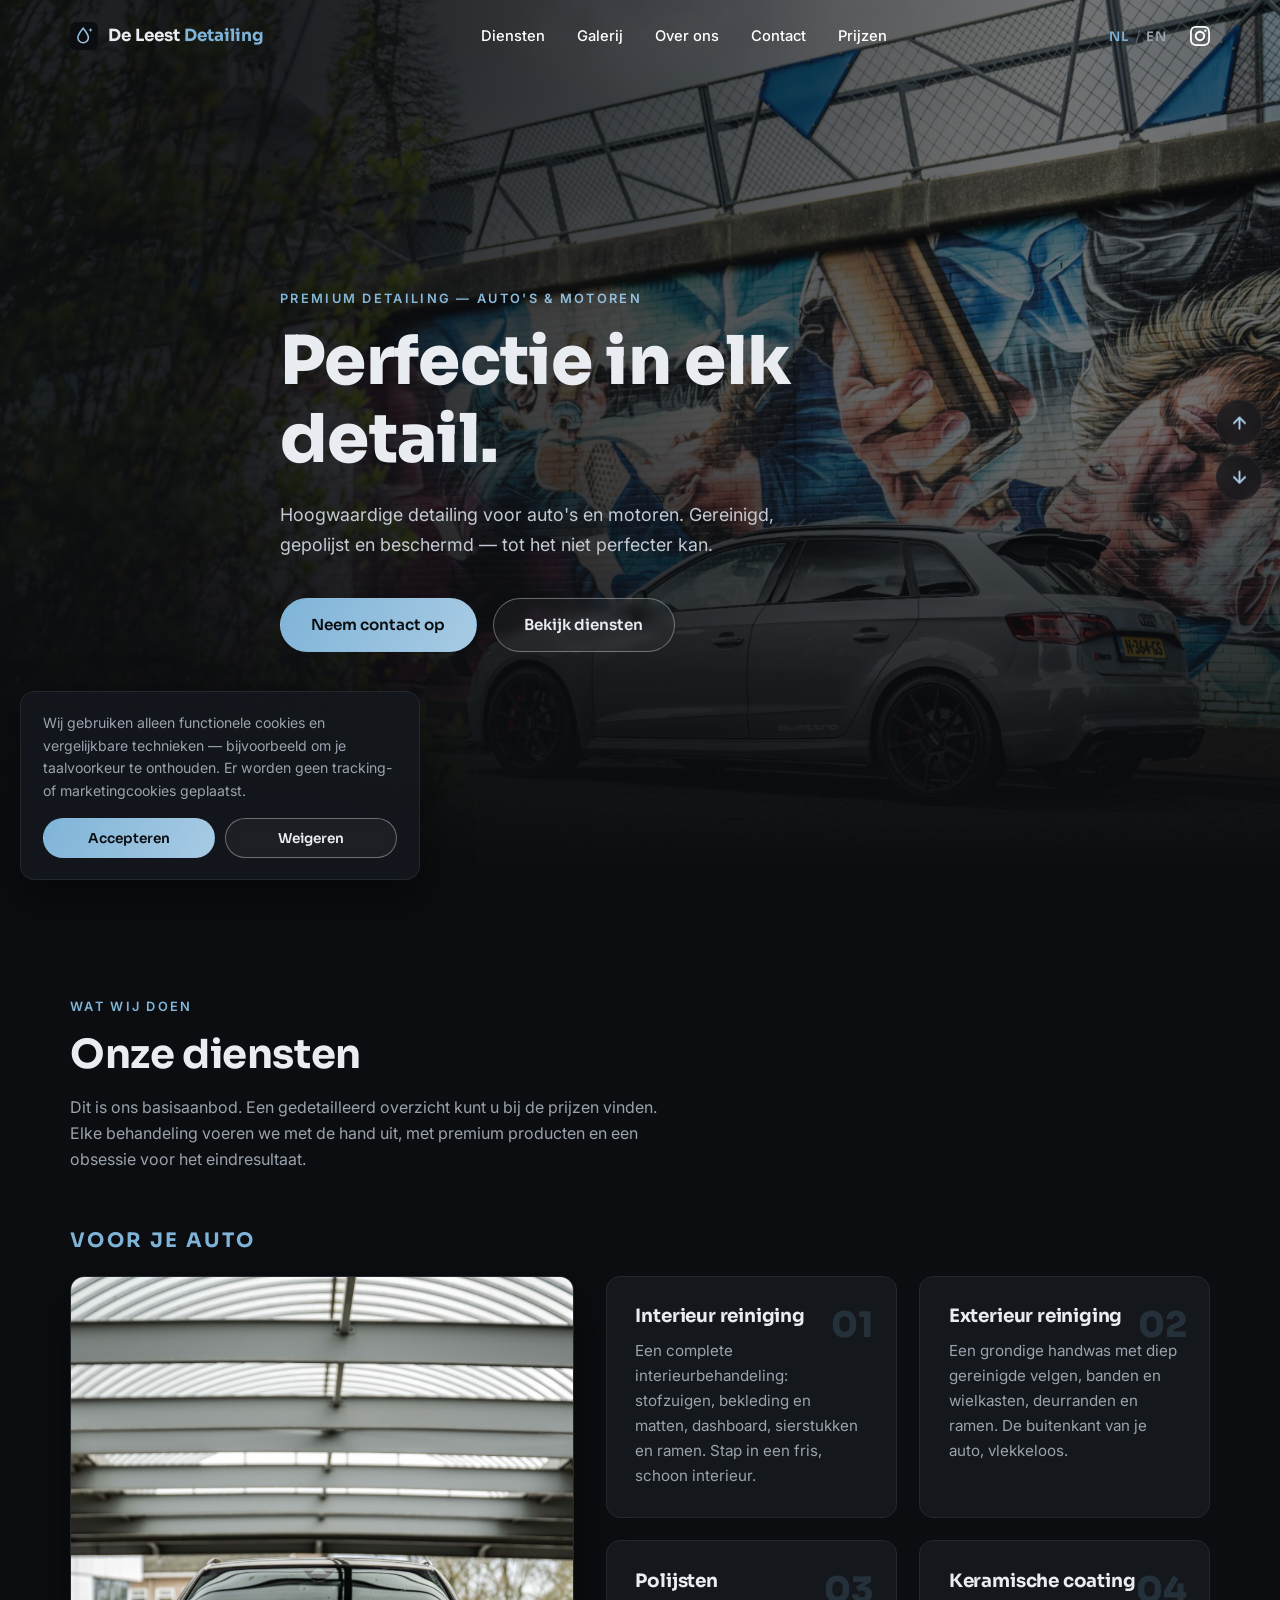
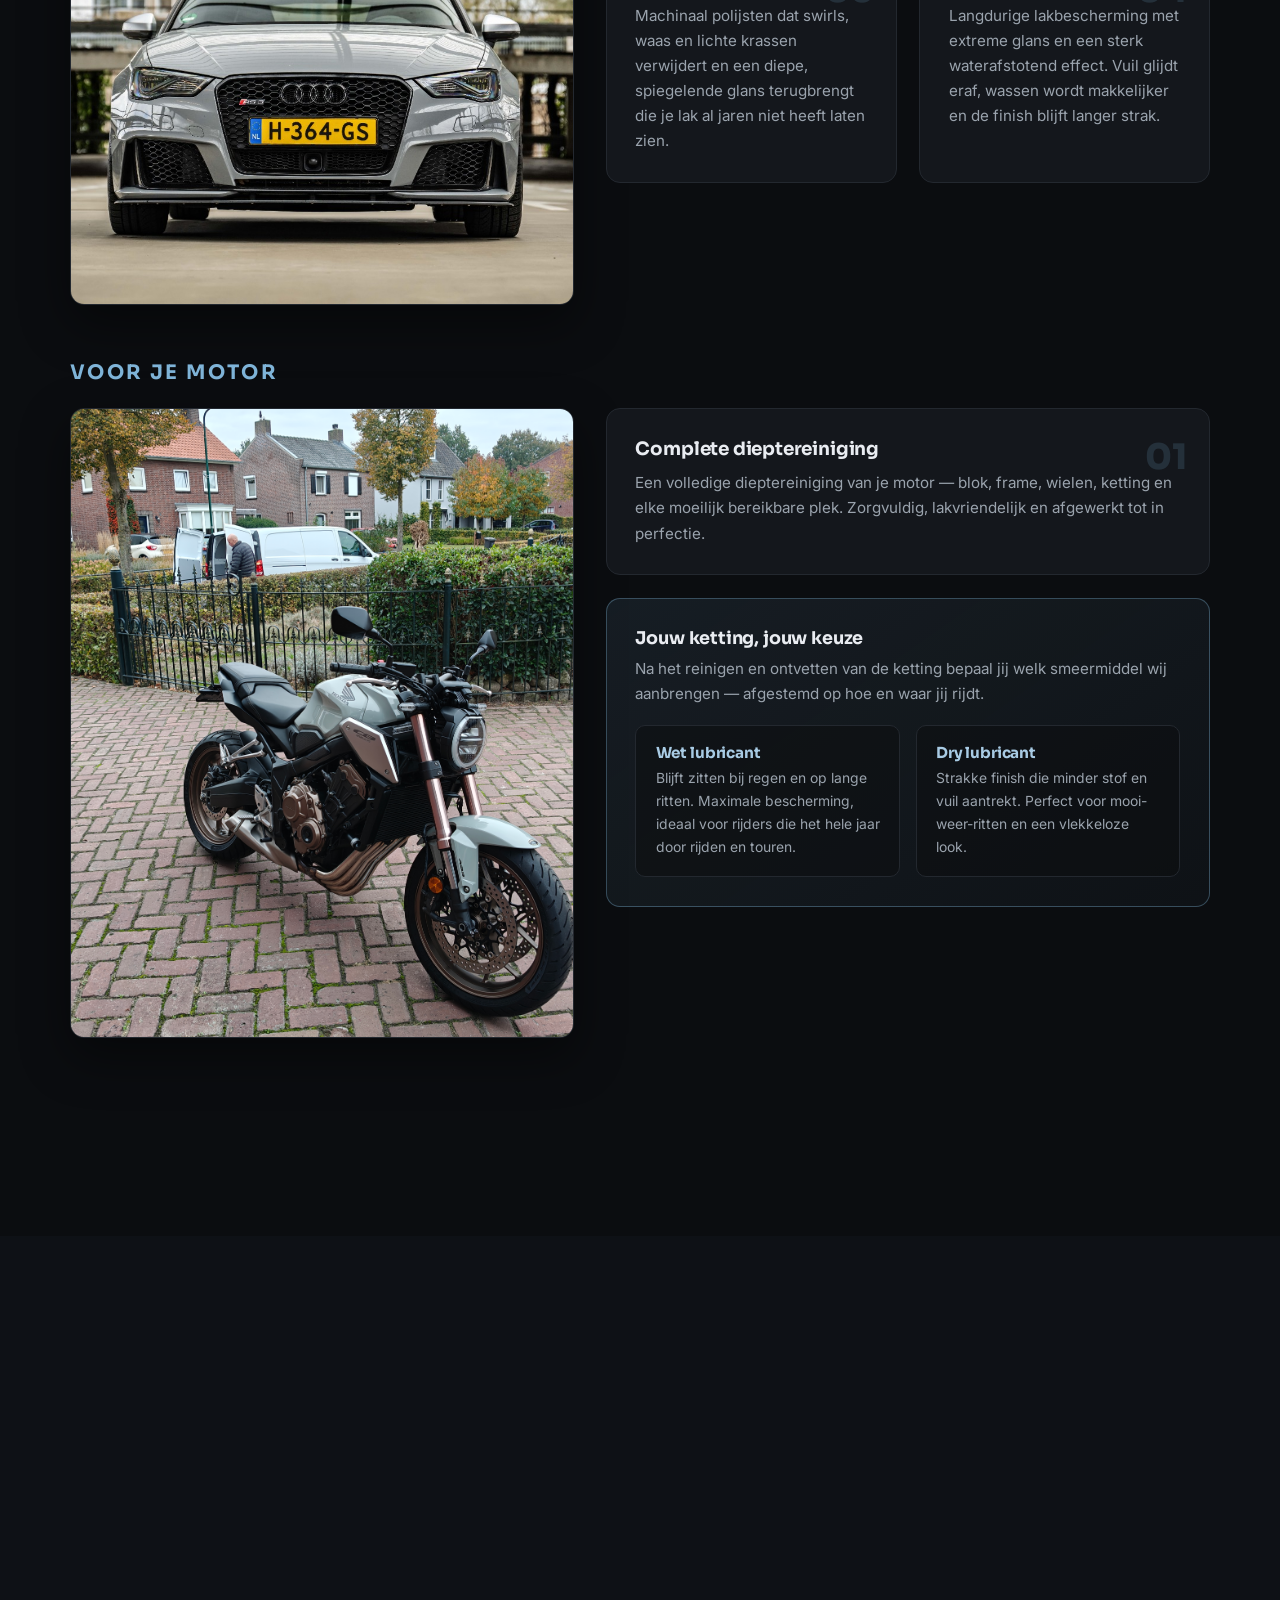
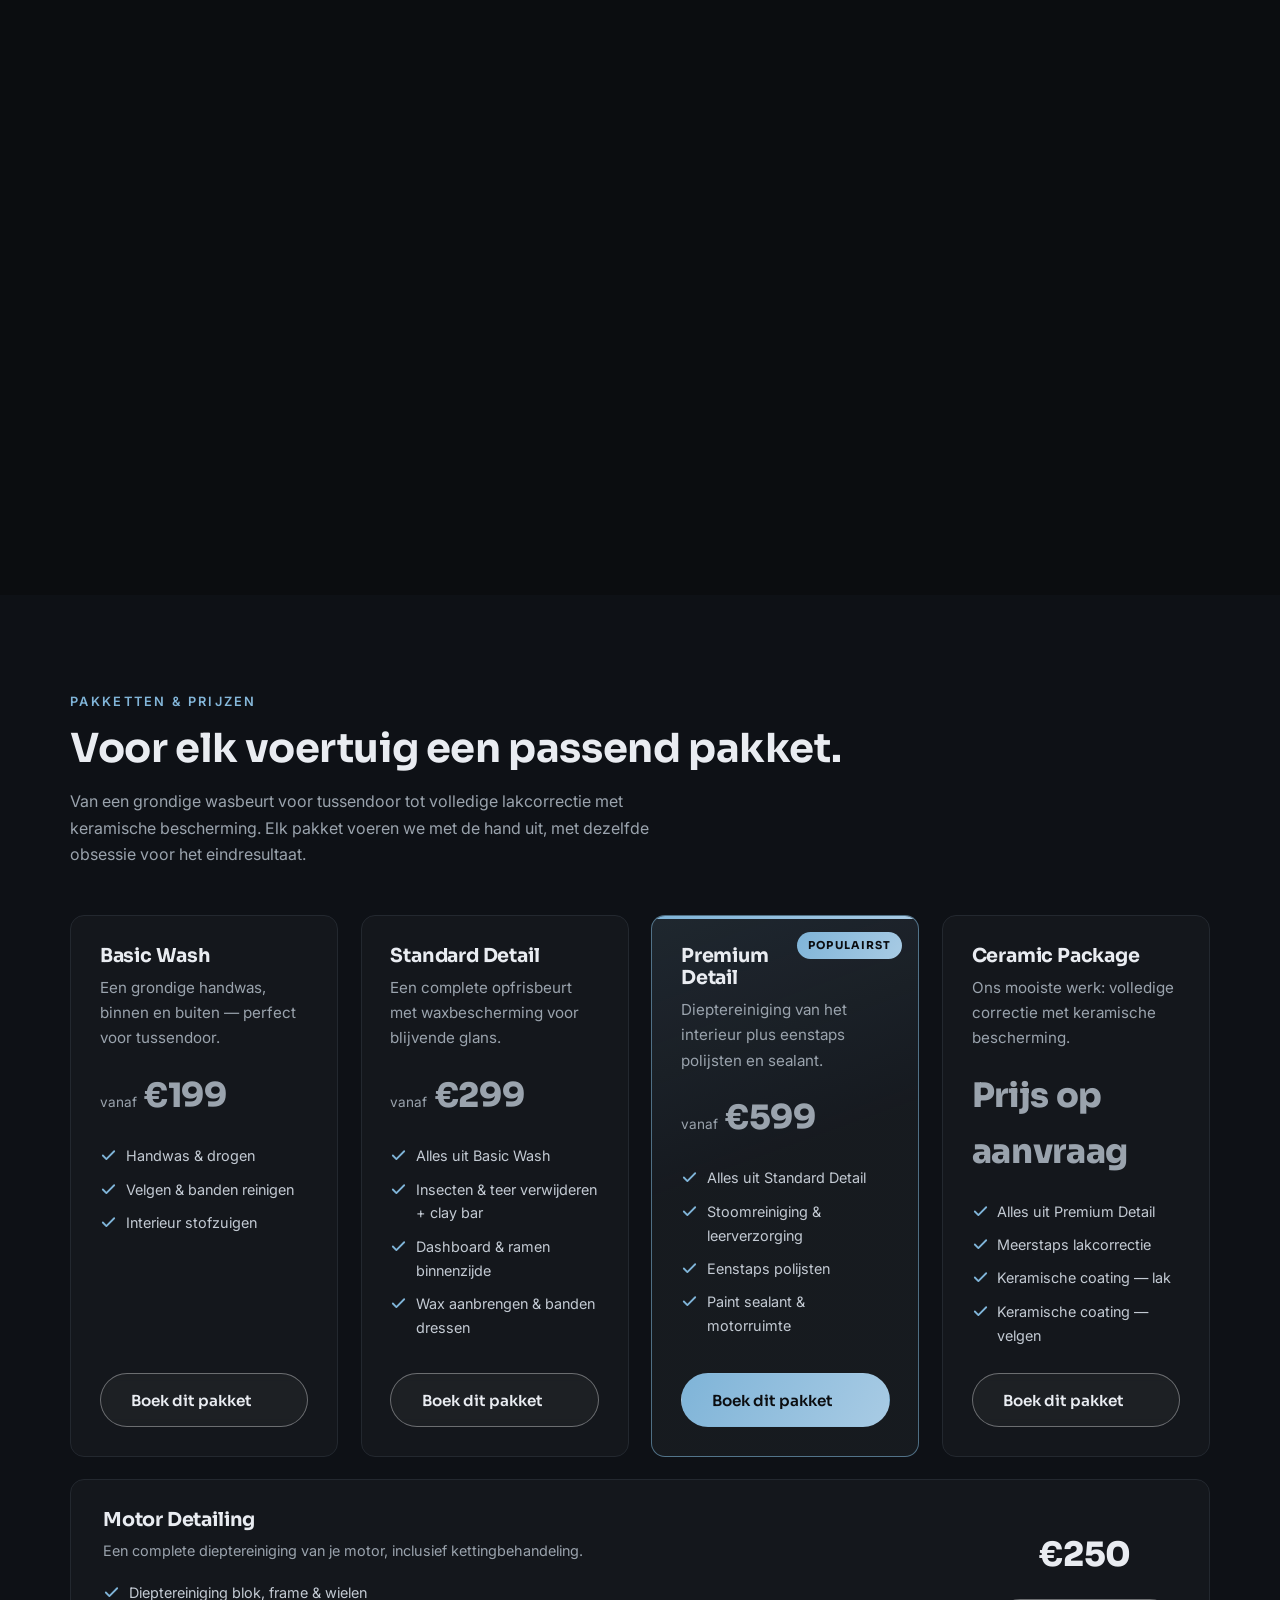
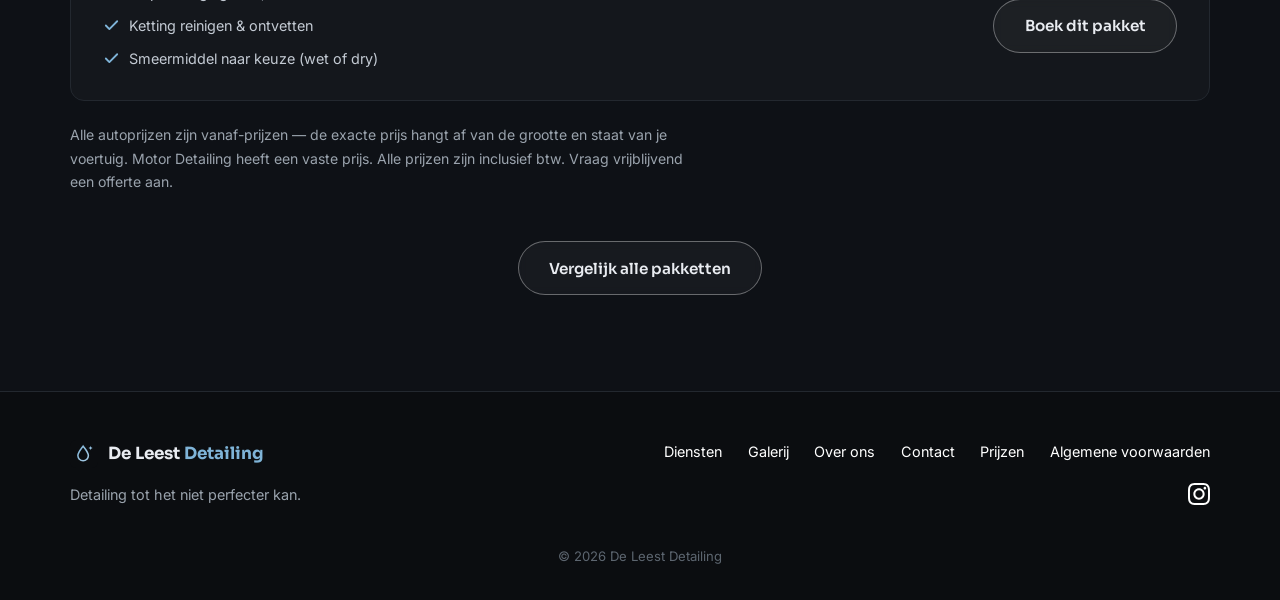
==== commit ba025a60: "Serve per-device image variants (pc-ipad/mobile) via <picture>, drop Facebook/LinkedIn socials" ====
--- a/index.html
+++ b/index.html
@@ -38,16 +38,10 @@
           <button type="button" data-lang="en" class="lang-btn">EN</button>
         </div>
         <div class="social-links header-social">
-          <!-- TODO: replace the # hrefs with the real profile URLs once the accounts exist -->
-          <a href="#" aria-label="Facebook" target="_blank" rel="noopener">
-            <svg viewBox="0 0 24 24" fill="currentColor" aria-hidden="true"><path d="M24 12.073c0-6.627-5.373-12-12-12s-12 5.373-12 12c0 5.99 4.388 10.954 10.125 11.854v-8.385H7.078v-3.47h3.047V9.43c0-3.007 1.792-4.669 4.533-4.669 1.312 0 2.686.235 2.686.235v2.953H15.83c-1.491 0-1.956.925-1.956 1.874v2.25h3.328l-.532 3.47h-2.796v8.385C19.612 23.027 24 18.062 24 12.073z"/></svg>
-          </a>
+          <!-- TODO: replace # with the real Instagram profile URL once the account exists -->
           <a href="#" aria-label="Instagram" target="_blank" rel="noopener">
             <svg viewBox="0 0 24 24" fill="currentColor" aria-hidden="true"><path d="M12 2.163c3.204 0 3.584.012 4.85.07 3.252.148 4.771 1.691 4.919 4.919.058 1.265.069 1.645.069 4.849 0 3.205-.012 3.584-.069 4.849-.149 3.225-1.664 4.771-4.919 4.919-1.266.058-1.644.07-4.85.07-3.204 0-3.584-.012-4.849-.07-3.26-.149-4.771-1.699-4.919-4.92-.058-1.265-.07-1.644-.07-4.849 0-3.204.013-3.583.07-4.849.149-3.227 1.664-4.771 4.919-4.919 1.266-.057 1.645-.069 4.849-.069zm0-2.163c-3.259 0-3.667.014-4.947.072-4.358.2-6.78 2.618-6.98 6.98-.059 1.281-.073 1.689-.073 4.948 0 3.259.014 3.668.072 4.948.2 4.358 2.618 6.78 6.98 6.98 1.281.058 1.689.072 4.948.072 3.259 0 3.668-.014 4.948-.072 4.354-.2 6.782-2.618 6.979-6.98.059-1.28.073-1.689.073-4.948 0-3.259-.014-3.667-.072-4.947-.196-4.354-2.617-6.78-6.979-6.98-1.281-.059-1.69-.073-4.949-.073zm0 5.838c-3.403 0-6.162 2.759-6.162 6.162s2.759 6.163 6.162 6.163 6.162-2.759 6.162-6.163c0-3.403-2.759-6.162-6.162-6.162zm0 10.162c-2.209 0-4-1.79-4-4 0-2.209 1.791-4 4-4s4 1.791 4 4c0 2.21-1.791 4-4 4zm6.406-11.845c-.796 0-1.441.645-1.441 1.44s.645 1.44 1.441 1.44c.795 0 1.439-.645 1.439-1.44s-.644-1.44-1.439-1.44z"/></svg>
           </a>
-          <a href="#" aria-label="LinkedIn" target="_blank" rel="noopener">
-            <svg viewBox="0 0 24 24" fill="currentColor" aria-hidden="true"><path d="M20.447 20.452h-3.554v-5.569c0-1.328-.027-3.037-1.852-3.037-1.853 0-2.136 1.445-2.136 2.939v5.667H9.351V9h3.414v1.561h.046c.477-.9 1.637-1.85 3.37-1.85 3.601 0 4.267 2.37 4.267 5.455v6.286zM5.337 7.433c-1.144 0-2.063-.926-2.063-2.065 0-1.138.92-2.063 2.063-2.063 1.14 0 2.064.925 2.064 2.063 0 1.139-.925 2.065-2.064 2.065zm1.782 13.019H3.555V9h3.564v11.452zM22.225 0H1.771C.792 0 0 .774 0 1.729v20.542C0 23.227.792 24 1.771 24h20.451C23.2 24 24 23.227 24 22.271V1.729C24 .774 23.2 0 22.222 0h.003z"/></svg>
-          </a>
         </div>
         <button class="nav-toggle" id="navToggle" aria-label="Open menu" aria-expanded="false" aria-controls="mainNav">
           <span></span><span></span><span></span>
@@ -61,7 +55,10 @@
     <!-- ===== Hero ===== -->
     <section class="hero">
       <div class="hero-bg" aria-hidden="true">
-        <img src="assets/img/hero/hero.jpg" alt="">
+        <picture>
+          <source media="(max-width: 767px)" srcset="assets/img/mobile/hero/hero.jpg">
+          <img src="assets/img/pc-ipad/hero/hero.jpg" alt="">
+        </picture>
       </div>
       <div class="hero-overlay" aria-hidden="true"></div>
       <div class="container hero-content">
@@ -85,7 +82,10 @@
         <h3 class="group-title reveal" data-i18n="cars.groupTitle">For your car</h3>
         <div class="moto-block">
           <div class="moto-media reveal">
-            <img src="assets/img/services/car.jpg" alt="Red Ferrari with a flawless glossy finish" loading="lazy">
+            <picture>
+              <source media="(max-width: 767px)" srcset="assets/img/mobile/services/car.jpg">
+              <img src="assets/img/pc-ipad/services/car.jpg" alt="Red Ferrari with a flawless glossy finish" loading="lazy">
+            </picture>
           </div>
           <div class="card-grid">
             <article class="card card-flat reveal">
@@ -115,7 +115,10 @@
         <h3 class="group-title reveal" data-i18n="moto.groupTitle">For your motorcycle</h3>
         <div class="moto-block">
           <div class="moto-media reveal">
-            <img src="assets/img/services/motorcycle.jpg" alt="Detailed motorcycle in evening light" loading="lazy">
+            <picture>
+              <source media="(max-width: 767px)" srcset="assets/img/mobile/services/motorcycle.jpg">
+              <img src="assets/img/pc-ipad/services/motorcycle.jpg" alt="Detailed motorcycle in evening light" loading="lazy">
+            </picture>
           </div>
           <div class="moto-body">
             <article class="card card-flat reveal">
@@ -154,50 +157,82 @@
         <div class="gallery-grid">
           <figure class="reveal">
             <button type="button" class="gallery-item" data-i18n-aria="gallery.open" aria-label="View more photos of this result"
-                    data-images="assets/img/gallery/result-01/01.jpg,assets/img/gallery/result-01/02.jpg,assets/img/gallery/result-01/03.jpg">
-              <img src="assets/img/gallery/result-01/01.jpg" alt="Sports car with glossy finish" loading="lazy">
-            </button>
-          </figure>
-          <figure class="reveal">
-            <button type="button" class="gallery-item" data-i18n-aria="gallery.open" aria-label="View more photos of this result"
-                    data-images="assets/img/gallery/result-02/01.jpg,assets/img/gallery/result-02/02.jpg,assets/img/gallery/result-02/03.jpg">
-              <img src="assets/img/gallery/result-02/01.jpg" alt="Detailed black car front" loading="lazy">
-            </button>
-          </figure>
-          <figure class="reveal">
-            <button type="button" class="gallery-item" data-i18n-aria="gallery.open" aria-label="View more photos of this result"
-                    data-images="assets/img/gallery/result-03/01.jpg,assets/img/gallery/result-03/02.jpg,assets/img/gallery/result-03/03.jpg">
-              <img src="assets/img/gallery/result-03/01.jpg" alt="Motorcycle at sunset after a full detail" loading="lazy">
-            </button>
-          </figure>
-          <figure class="reveal">
-            <button type="button" class="gallery-item" data-i18n-aria="gallery.open" aria-label="View more photos of this result"
-                    data-images="assets/img/gallery/result-04/01.jpg,assets/img/gallery/result-04/02.jpg,assets/img/gallery/result-04/03.jpg">
-              <img src="assets/img/gallery/result-04/01.jpg" alt="White sports car with clean lines" loading="lazy">
-            </button>
-          </figure>
-          <figure class="reveal">
-            <button type="button" class="gallery-item" data-i18n-aria="gallery.open" aria-label="View more photos of this result"
-                    data-images="assets/img/gallery/result-05/01.jpg,assets/img/gallery/result-05/02.jpg,assets/img/gallery/result-05/03.jpg">
-              <img src="assets/img/gallery/result-05/01.jpg" alt="Motorcycle being washed and detailed" loading="lazy">
-            </button>
-          </figure>
-          <figure class="reveal">
-            <button type="button" class="gallery-item" data-i18n-aria="gallery.open" aria-label="View more photos of this result"
-                    data-images="assets/img/gallery/result-06/01.jpg,assets/img/gallery/result-06/02.jpg,assets/img/gallery/result-06/03.jpg">
-              <img src="assets/img/gallery/result-06/01.jpg" alt="Car paintwork reflecting light after polishing" loading="lazy">
-            </button>
-          </figure>
-          <figure class="reveal">
-            <button type="button" class="gallery-item" data-i18n-aria="gallery.open" aria-label="View more photos of this result"
-                    data-images="assets/img/gallery/result-07/01.jpg,assets/img/gallery/result-07/02.jpg,assets/img/gallery/result-07/03.jpg">
-              <img src="assets/img/gallery/result-07/01.jpg" alt="Blue sports car with ceramic-coated shine" loading="lazy">
-            </button>
-          </figure>
-          <figure class="reveal">
-            <button type="button" class="gallery-item" data-i18n-aria="gallery.open" aria-label="View more photos of this result"
-                    data-images="assets/img/gallery/result-08/01.jpg,assets/img/gallery/result-08/02.jpg,assets/img/gallery/result-08/03.jpg">
-              <img src="assets/img/gallery/result-08/01.jpg" alt="Motorcycle parked after a full detail" loading="lazy">
+                    data-images="assets/img/pc-ipad/gallery/result-01/01.jpg,assets/img/pc-ipad/gallery/result-01/02.jpg,assets/img/pc-ipad/gallery/result-01/03.jpg"
+                    data-images-mobile="assets/img/mobile/gallery/result-01/01.jpg,assets/img/mobile/gallery/result-01/02.jpg,assets/img/mobile/gallery/result-01/03.jpg">
+              <picture>
+                <source media="(max-width: 767px)" srcset="assets/img/mobile/gallery/result-01/01.jpg">
+                <img src="assets/img/pc-ipad/gallery/result-01/01.jpg" alt="Sports car with glossy finish" loading="lazy">
+              </picture>
+            </button>
+          </figure>
+          <figure class="reveal">
+            <button type="button" class="gallery-item" data-i18n-aria="gallery.open" aria-label="View more photos of this result"
+                    data-images="assets/img/pc-ipad/gallery/result-02/01.jpg,assets/img/pc-ipad/gallery/result-02/02.jpg,assets/img/pc-ipad/gallery/result-02/03.jpg"
+                    data-images-mobile="assets/img/mobile/gallery/result-02/01.jpg,assets/img/mobile/gallery/result-02/02.jpg,assets/img/mobile/gallery/result-02/03.jpg">
+              <picture>
+                <source media="(max-width: 767px)" srcset="assets/img/mobile/gallery/result-02/01.jpg">
+                <img src="assets/img/pc-ipad/gallery/result-02/01.jpg" alt="Detailed black car front" loading="lazy">
+              </picture>
+            </button>
+          </figure>
+          <figure class="reveal">
+            <button type="button" class="gallery-item" data-i18n-aria="gallery.open" aria-label="View more photos of this result"
+                    data-images="assets/img/pc-ipad/gallery/result-03/01.jpg,assets/img/pc-ipad/gallery/result-03/02.jpg,assets/img/pc-ipad/gallery/result-03/03.jpg"
+                    data-images-mobile="assets/img/mobile/gallery/result-03/01.jpg,assets/img/mobile/gallery/result-03/02.jpg,assets/img/mobile/gallery/result-03/03.jpg">
+              <picture>
+                <source media="(max-width: 767px)" srcset="assets/img/mobile/gallery/result-03/01.jpg">
+                <img src="assets/img/pc-ipad/gallery/result-03/01.jpg" alt="Motorcycle at sunset after a full detail" loading="lazy">
+              </picture>
+            </button>
+          </figure>
+          <figure class="reveal">
+            <button type="button" class="gallery-item" data-i18n-aria="gallery.open" aria-label="View more photos of this result"
+                    data-images="assets/img/pc-ipad/gallery/result-04/01.jpg,assets/img/pc-ipad/gallery/result-04/02.jpg,assets/img/pc-ipad/gallery/result-04/03.jpg"
+                    data-images-mobile="assets/img/mobile/gallery/result-04/01.jpg,assets/img/mobile/gallery/result-04/02.jpg,assets/img/mobile/gallery/result-04/03.jpg">
+              <picture>
+                <source media="(max-width: 767px)" srcset="assets/img/mobile/gallery/result-04/01.jpg">
+                <img src="assets/img/pc-ipad/gallery/result-04/01.jpg" alt="White sports car with clean lines" loading="lazy">
+              </picture>
+            </button>
+          </figure>
+          <figure class="reveal">
+            <button type="button" class="gallery-item" data-i18n-aria="gallery.open" aria-label="View more photos of this result"
+                    data-images="assets/img/pc-ipad/gallery/result-05/01.jpg,assets/img/pc-ipad/gallery/result-05/02.jpg,assets/img/pc-ipad/gallery/result-05/03.jpg"
+                    data-images-mobile="assets/img/mobile/gallery/result-05/01.jpg,assets/img/mobile/gallery/result-05/02.jpg,assets/img/mobile/gallery/result-05/03.jpg">
+              <picture>
+                <source media="(max-width: 767px)" srcset="assets/img/mobile/gallery/result-05/01.jpg">
+                <img src="assets/img/pc-ipad/gallery/result-05/01.jpg" alt="Motorcycle being washed and detailed" loading="lazy">
+              </picture>
+            </button>
+          </figure>
+          <figure class="reveal">
+            <button type="button" class="gallery-item" data-i18n-aria="gallery.open" aria-label="View more photos of this result"
+                    data-images="assets/img/pc-ipad/gallery/result-06/01.jpg,assets/img/pc-ipad/gallery/result-06/02.jpg,assets/img/pc-ipad/gallery/result-06/03.jpg"
+                    data-images-mobile="assets/img/mobile/gallery/result-06/01.jpg,assets/img/mobile/gallery/result-06/02.jpg,assets/img/mobile/gallery/result-06/03.jpg">
+              <picture>
+                <source media="(max-width: 767px)" srcset="assets/img/mobile/gallery/result-06/01.jpg">
+                <img src="assets/img/pc-ipad/gallery/result-06/01.jpg" alt="Car paintwork reflecting light after polishing" loading="lazy">
+              </picture>
+            </button>
+          </figure>
+          <figure class="reveal">
+            <button type="button" class="gallery-item" data-i18n-aria="gallery.open" aria-label="View more photos of this result"
+                    data-images="assets/img/pc-ipad/gallery/result-07/01.jpg,assets/img/pc-ipad/gallery/result-07/02.jpg,assets/img/pc-ipad/gallery/result-07/03.jpg"
+                    data-images-mobile="assets/img/mobile/gallery/result-07/01.jpg,assets/img/mobile/gallery/result-07/02.jpg,assets/img/mobile/gallery/result-07/03.jpg">
+              <picture>
+                <source media="(max-width: 767px)" srcset="assets/img/mobile/gallery/result-07/01.jpg">
+                <img src="assets/img/pc-ipad/gallery/result-07/01.jpg" alt="Blue sports car with ceramic-coated shine" loading="lazy">
+              </picture>
+            </button>
+          </figure>
+          <figure class="reveal">
+            <button type="button" class="gallery-item" data-i18n-aria="gallery.open" aria-label="View more photos of this result"
+                    data-images="assets/img/pc-ipad/gallery/result-08/01.jpg,assets/img/pc-ipad/gallery/result-08/02.jpg,assets/img/pc-ipad/gallery/result-08/03.jpg"
+                    data-images-mobile="assets/img/mobile/gallery/result-08/01.jpg,assets/img/mobile/gallery/result-08/02.jpg,assets/img/mobile/gallery/result-08/03.jpg">
+              <picture>
+                <source media="(max-width: 767px)" srcset="assets/img/mobile/gallery/result-08/01.jpg">
+                <img src="assets/img/pc-ipad/gallery/result-08/01.jpg" alt="Motorcycle parked after a full detail" loading="lazy">
+              </picture>
             </button>
           </figure>
         </div>
@@ -220,7 +255,10 @@
           </ul>
         </div>
         <div class="about-media reveal">
-          <img src="assets/img/about/about.jpg" alt="Freshly detailed sports car with deep gloss" loading="lazy">
+          <picture>
+            <source media="(max-width: 767px)" srcset="assets/img/mobile/about/about.jpg">
+            <img src="assets/img/pc-ipad/about/about.jpg" alt="Freshly detailed sports car with deep gloss" loading="lazy">
+          </picture>
         </div>
       </div>
     </section>
@@ -379,15 +417,9 @@
           <span class="logo-text">De Leest <em>Detailing</em></span>
         </a>
         <div class="social-links footer-social-top">
-          <!-- Mobile position of the socials; same TODO applies: replace # with real profile URLs -->
-          <a href="#" aria-label="Facebook" target="_blank" rel="noopener">
-            <svg viewBox="0 0 24 24" fill="currentColor" aria-hidden="true"><path d="M24 12.073c0-6.627-5.373-12-12-12s-12 5.373-12 12c0 5.99 4.388 10.954 10.125 11.854v-8.385H7.078v-3.47h3.047V9.43c0-3.007 1.792-4.669 4.533-4.669 1.312 0 2.686.235 2.686.235v2.953H15.83c-1.491 0-1.956.925-1.956 1.874v2.25h3.328l-.532 3.47h-2.796v8.385C19.612 23.027 24 18.062 24 12.073z"/></svg>
-          </a>
+          <!-- Mobile position of the socials; same TODO applies: replace # with the real Instagram URL -->
           <a href="#" aria-label="Instagram" target="_blank" rel="noopener">
             <svg viewBox="0 0 24 24" fill="currentColor" aria-hidden="true"><path d="M12 2.163c3.204 0 3.584.012 4.85.07 3.252.148 4.771 1.691 4.919 4.919.058 1.265.069 1.645.069 4.849 0 3.205-.012 3.584-.069 4.849-.149 3.225-1.664 4.771-4.919 4.919-1.266.058-1.644.07-4.85.07-3.204 0-3.584-.012-4.849-.07-3.26-.149-4.771-1.699-4.919-4.92-.058-1.265-.07-1.644-.07-4.849 0-3.204.013-3.583.07-4.849.149-3.227 1.664-4.771 4.919-4.919 1.266-.057 1.645-.069 4.849-.069zm0-2.163c-3.259 0-3.667.014-4.947.072-4.358.2-6.78 2.618-6.98 6.98-.059 1.281-.073 1.689-.073 4.948 0 3.259.014 3.668.072 4.948.2 4.358 2.618 6.78 6.98 6.98 1.281.058 1.689.072 4.948.072 3.259 0 3.668-.014 4.948-.072 4.354-.2 6.782-2.618 6.979-6.98.059-1.28.073-1.689.073-4.948 0-3.259-.014-3.667-.072-4.947-.196-4.354-2.617-6.78-6.979-6.98-1.281-.059-1.69-.073-4.949-.073zm0 5.838c-3.403 0-6.162 2.759-6.162 6.162s2.759 6.163 6.162 6.163 6.162-2.759 6.162-6.163c0-3.403-2.759-6.162-6.162-6.162zm0 10.162c-2.209 0-4-1.79-4-4 0-2.209 1.791-4 4-4s4 1.791 4 4c0 2.21-1.791 4-4 4zm6.406-11.845c-.796 0-1.441.645-1.441 1.44s.645 1.44 1.441 1.44c.795 0 1.439-.645 1.439-1.44s-.644-1.44-1.439-1.44z"/></svg>
-          </a>
-          <a href="#" aria-label="LinkedIn" target="_blank" rel="noopener">
-            <svg viewBox="0 0 24 24" fill="currentColor" aria-hidden="true"><path d="M20.447 20.452h-3.554v-5.569c0-1.328-.027-3.037-1.852-3.037-1.853 0-2.136 1.445-2.136 2.939v5.667H9.351V9h3.414v1.561h.046c.477-.9 1.637-1.85 3.37-1.85 3.601 0 4.267 2.37 4.267 5.455v6.286zM5.337 7.433c-1.144 0-2.063-.926-2.063-2.065 0-1.138.92-2.063 2.063-2.063 1.14 0 2.064.925 2.064 2.063 0 1.139-.925 2.065-2.064 2.065zm1.782 13.019H3.555V9h3.564v11.452zM22.225 0H1.771C.792 0 0 .774 0 1.729v20.542C0 23.227.792 24 1.771 24h20.451C23.2 24 24 23.227 24 22.271V1.729C24 .774 23.2 0 22.222 0h.003z"/></svg>
           </a>
         </div>
         <p class="footer-tag" data-i18n="footer.tag">Detailing until it could not be more perfect.</p>
@@ -402,15 +434,9 @@
           <a href="algemene-voorwaarden.html" data-i18n="footer.terms">Algemene voorwaarden</a>
         </nav>
         <div class="social-links footer-social">
-          <!-- TODO: replace the # hrefs with the real profile URLs once the accounts exist -->
-          <a href="#" aria-label="Facebook" target="_blank" rel="noopener">
-            <svg viewBox="0 0 24 24" fill="currentColor" aria-hidden="true"><path d="M24 12.073c0-6.627-5.373-12-12-12s-12 5.373-12 12c0 5.99 4.388 10.954 10.125 11.854v-8.385H7.078v-3.47h3.047V9.43c0-3.007 1.792-4.669 4.533-4.669 1.312 0 2.686.235 2.686.235v2.953H15.83c-1.491 0-1.956.925-1.956 1.874v2.25h3.328l-.532 3.47h-2.796v8.385C19.612 23.027 24 18.062 24 12.073z"/></svg>
-          </a>
+          <!-- TODO: replace # with the real Instagram profile URL once the account exists -->
           <a href="#" aria-label="Instagram" target="_blank" rel="noopener">
             <svg viewBox="0 0 24 24" fill="currentColor" aria-hidden="true"><path d="M12 2.163c3.204 0 3.584.012 4.85.07 3.252.148 4.771 1.691 4.919 4.919.058 1.265.069 1.645.069 4.849 0 3.205-.012 3.584-.069 4.849-.149 3.225-1.664 4.771-4.919 4.919-1.266.058-1.644.07-4.85.07-3.204 0-3.584-.012-4.849-.07-3.26-.149-4.771-1.699-4.919-4.92-.058-1.265-.07-1.644-.07-4.849 0-3.204.013-3.583.07-4.849.149-3.227 1.664-4.771 4.919-4.919 1.266-.057 1.645-.069 4.849-.069zm0-2.163c-3.259 0-3.667.014-4.947.072-4.358.2-6.78 2.618-6.98 6.98-.059 1.281-.073 1.689-.073 4.948 0 3.259.014 3.668.072 4.948.2 4.358 2.618 6.78 6.98 6.98 1.281.058 1.689.072 4.948.072 3.259 0 3.668-.014 4.948-.072 4.354-.2 6.782-2.618 6.979-6.98.059-1.28.073-1.689.073-4.948 0-3.259-.014-3.667-.072-4.947-.196-4.354-2.617-6.78-6.979-6.98-1.281-.059-1.69-.073-4.949-.073zm0 5.838c-3.403 0-6.162 2.759-6.162 6.162s2.759 6.163 6.162 6.163 6.162-2.759 6.162-6.163c0-3.403-2.759-6.162-6.162-6.162zm0 10.162c-2.209 0-4-1.79-4-4 0-2.209 1.791-4 4-4s4 1.791 4 4c0 2.21-1.791 4-4 4zm6.406-11.845c-.796 0-1.441.645-1.441 1.44s.645 1.44 1.441 1.44c.795 0 1.439-.645 1.439-1.44s-.644-1.44-1.439-1.44z"/></svg>
-          </a>
-          <a href="#" aria-label="LinkedIn" target="_blank" rel="noopener">
-            <svg viewBox="0 0 24 24" fill="currentColor" aria-hidden="true"><path d="M20.447 20.452h-3.554v-5.569c0-1.328-.027-3.037-1.852-3.037-1.853 0-2.136 1.445-2.136 2.939v5.667H9.351V9h3.414v1.561h.046c.477-.9 1.637-1.85 3.37-1.85 3.601 0 4.267 2.37 4.267 5.455v6.286zM5.337 7.433c-1.144 0-2.063-.926-2.063-2.065 0-1.138.92-2.063 2.063-2.063 1.14 0 2.064.925 2.064 2.063 0 1.139-.925 2.065-2.064 2.065zm1.782 13.019H3.555V9h3.564v11.452zM22.225 0H1.771C.792 0 0 .774 0 1.729v20.542C0 23.227.792 24 1.771 24h20.451C23.2 24 24 23.227 24 22.271V1.729C24 .774 23.2 0 22.222 0h.003z"/></svg>
           </a>
         </div>
       </div>
--- a/css/style.css
+++ b/css/style.css
@@ -34,6 +34,11 @@
 
 img { display: block; max-width: 100%; }
 
+/* <picture> wrappers only switch the photo per device (assets/img/pc-ipad vs
+   assets/img/mobile, breakpoint 767px) — keep them layout-neutral so the
+   existing img rules below keep applying */
+picture { display: block; }
+
 h1, h2, h3, h4, h5 {
   font-family: var(--font-head);
   font-weight: 700;
@@ -500,6 +505,7 @@
   transition: transform 0.5s ease, filter 0.5s ease;
   filter: saturate(0.9);
 }
+.gallery-grid picture { height: 100%; }
 .gallery-grid figure:hover img { transform: scale(1.06); filter: saturate(1.15); }
 
 /* ---------- Contact ---------- */
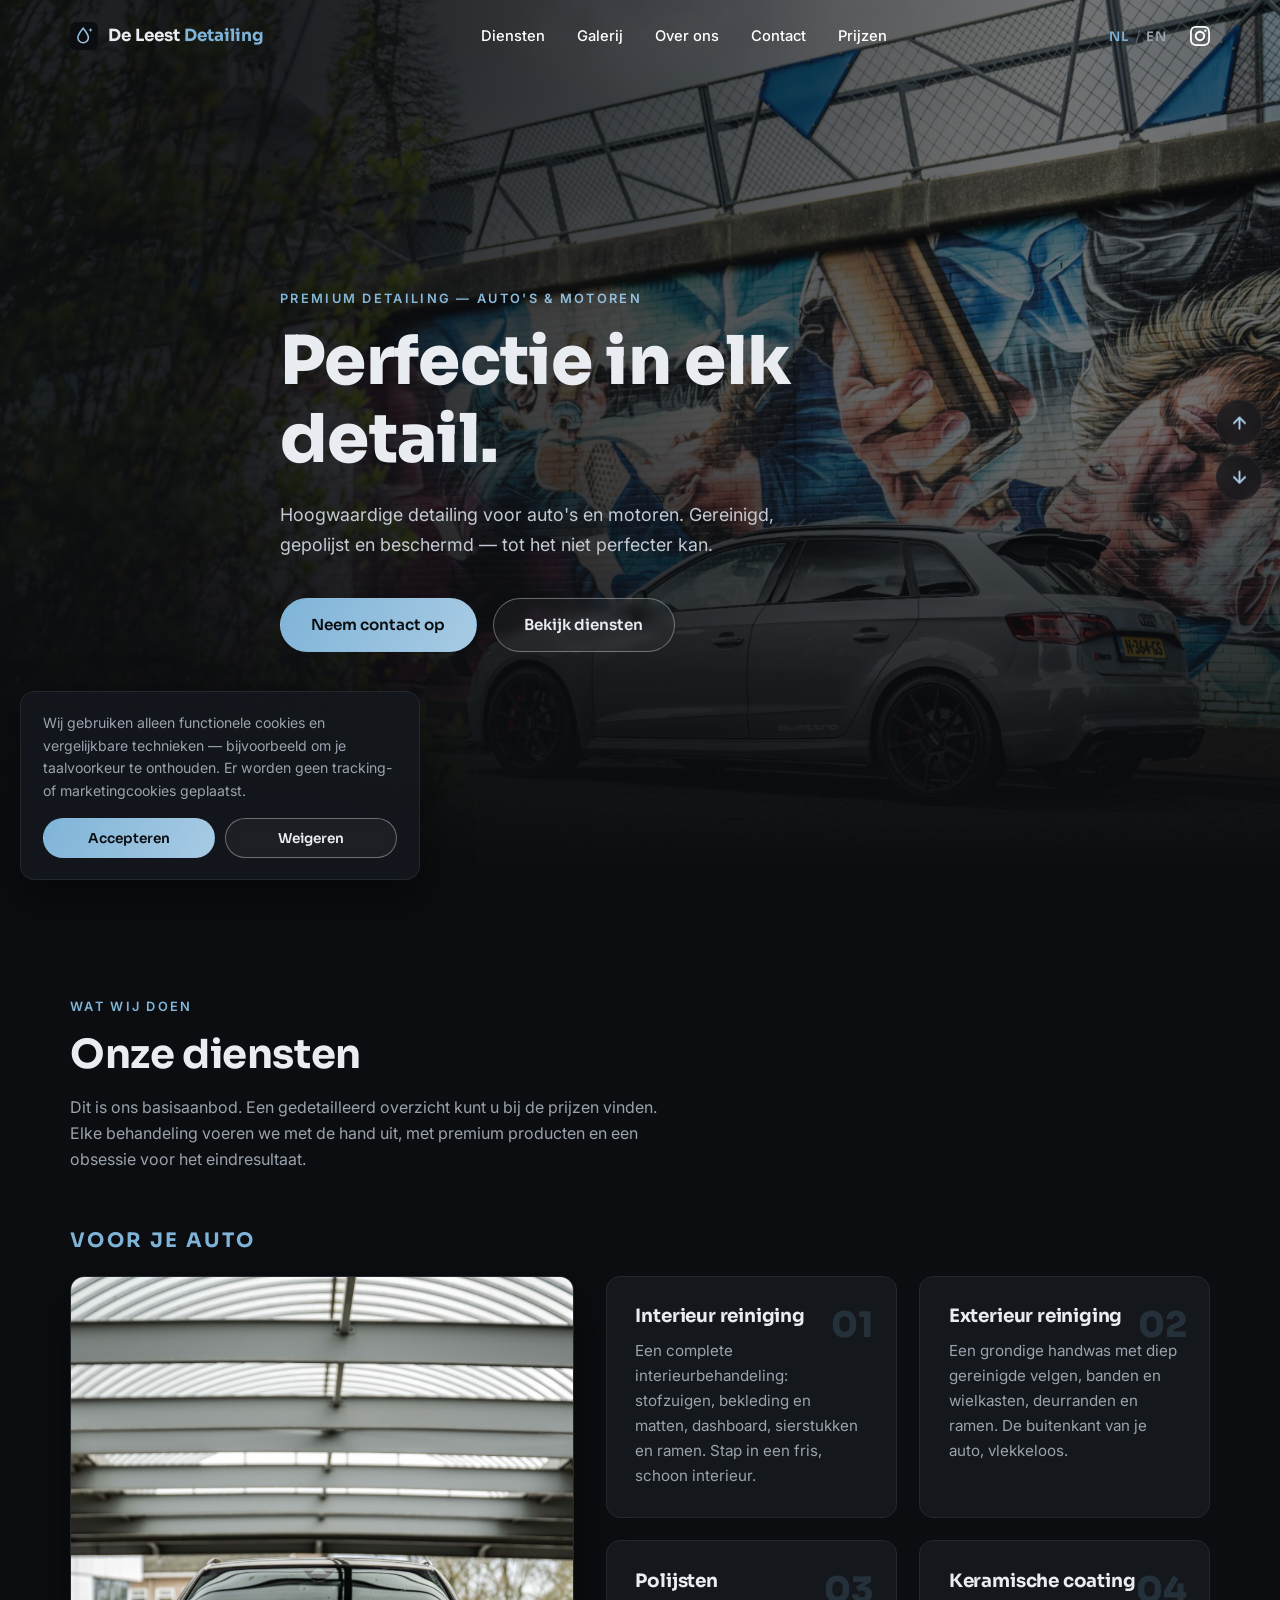
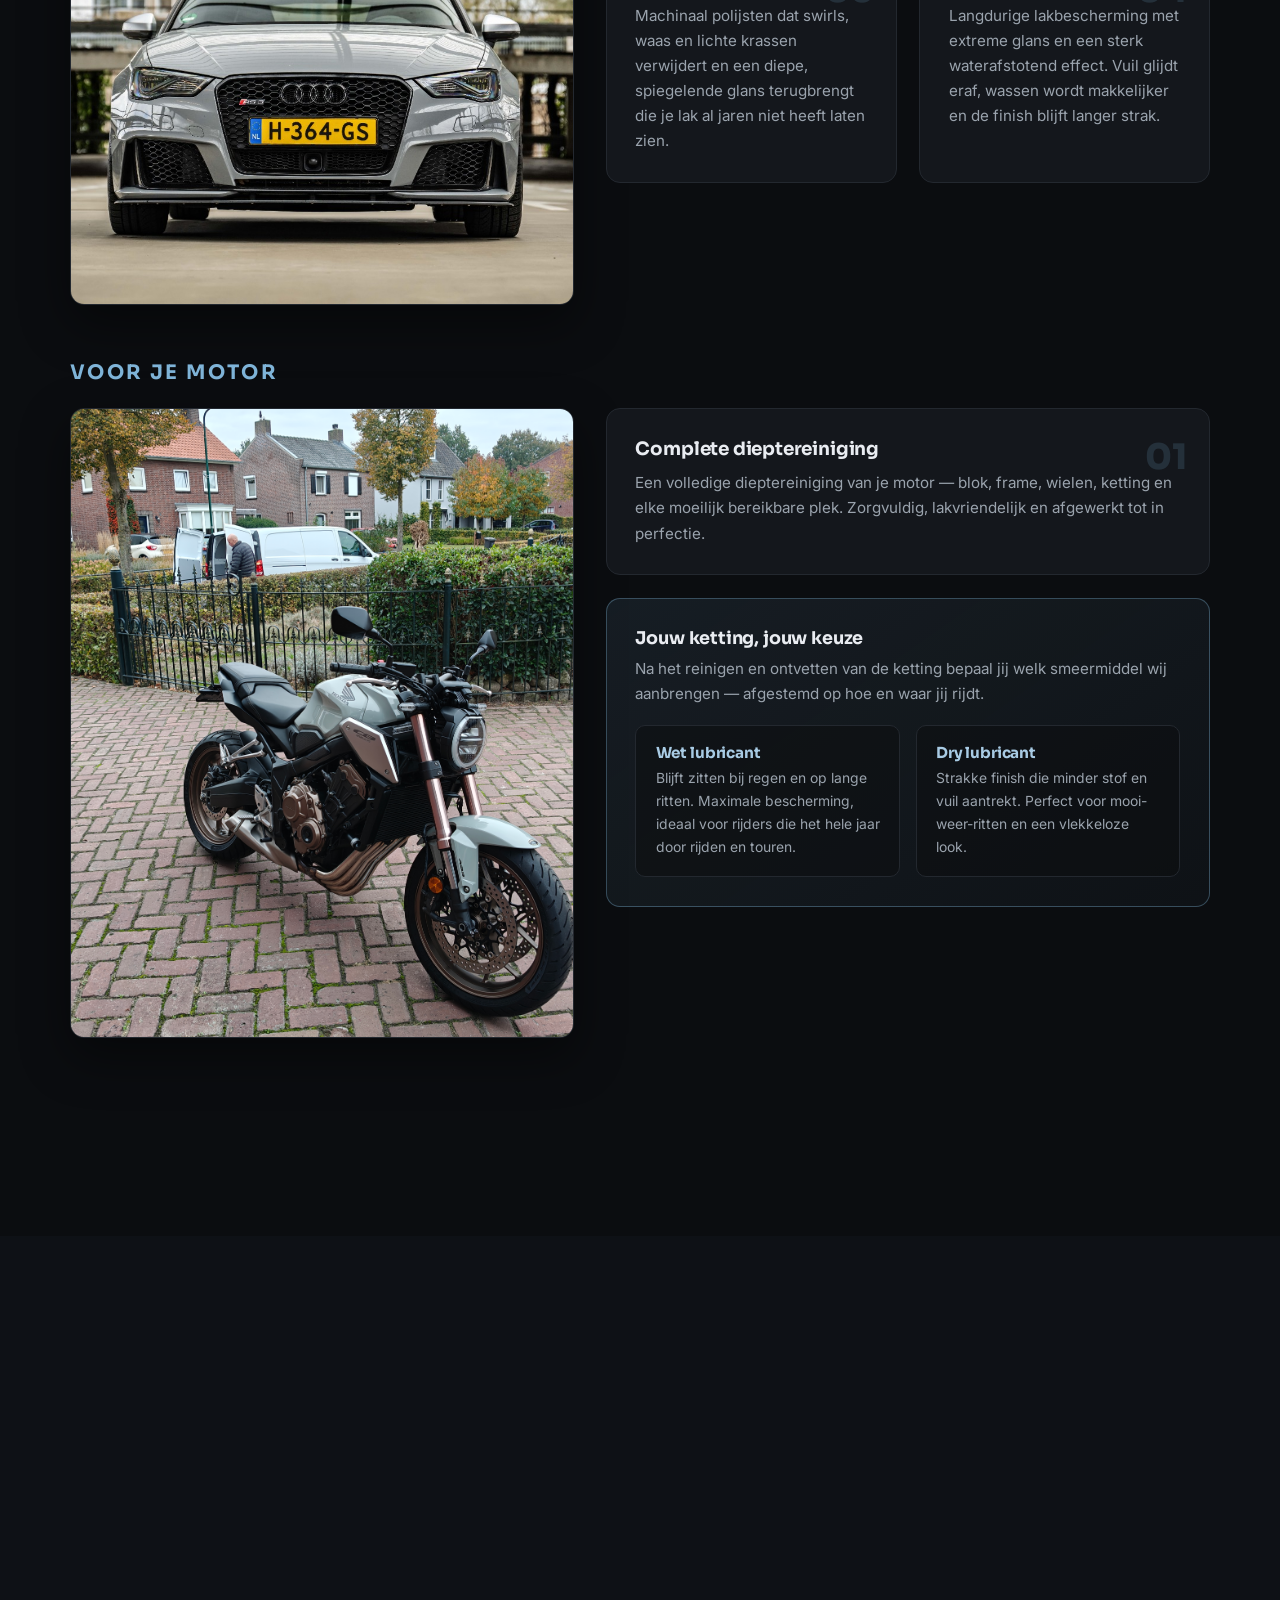
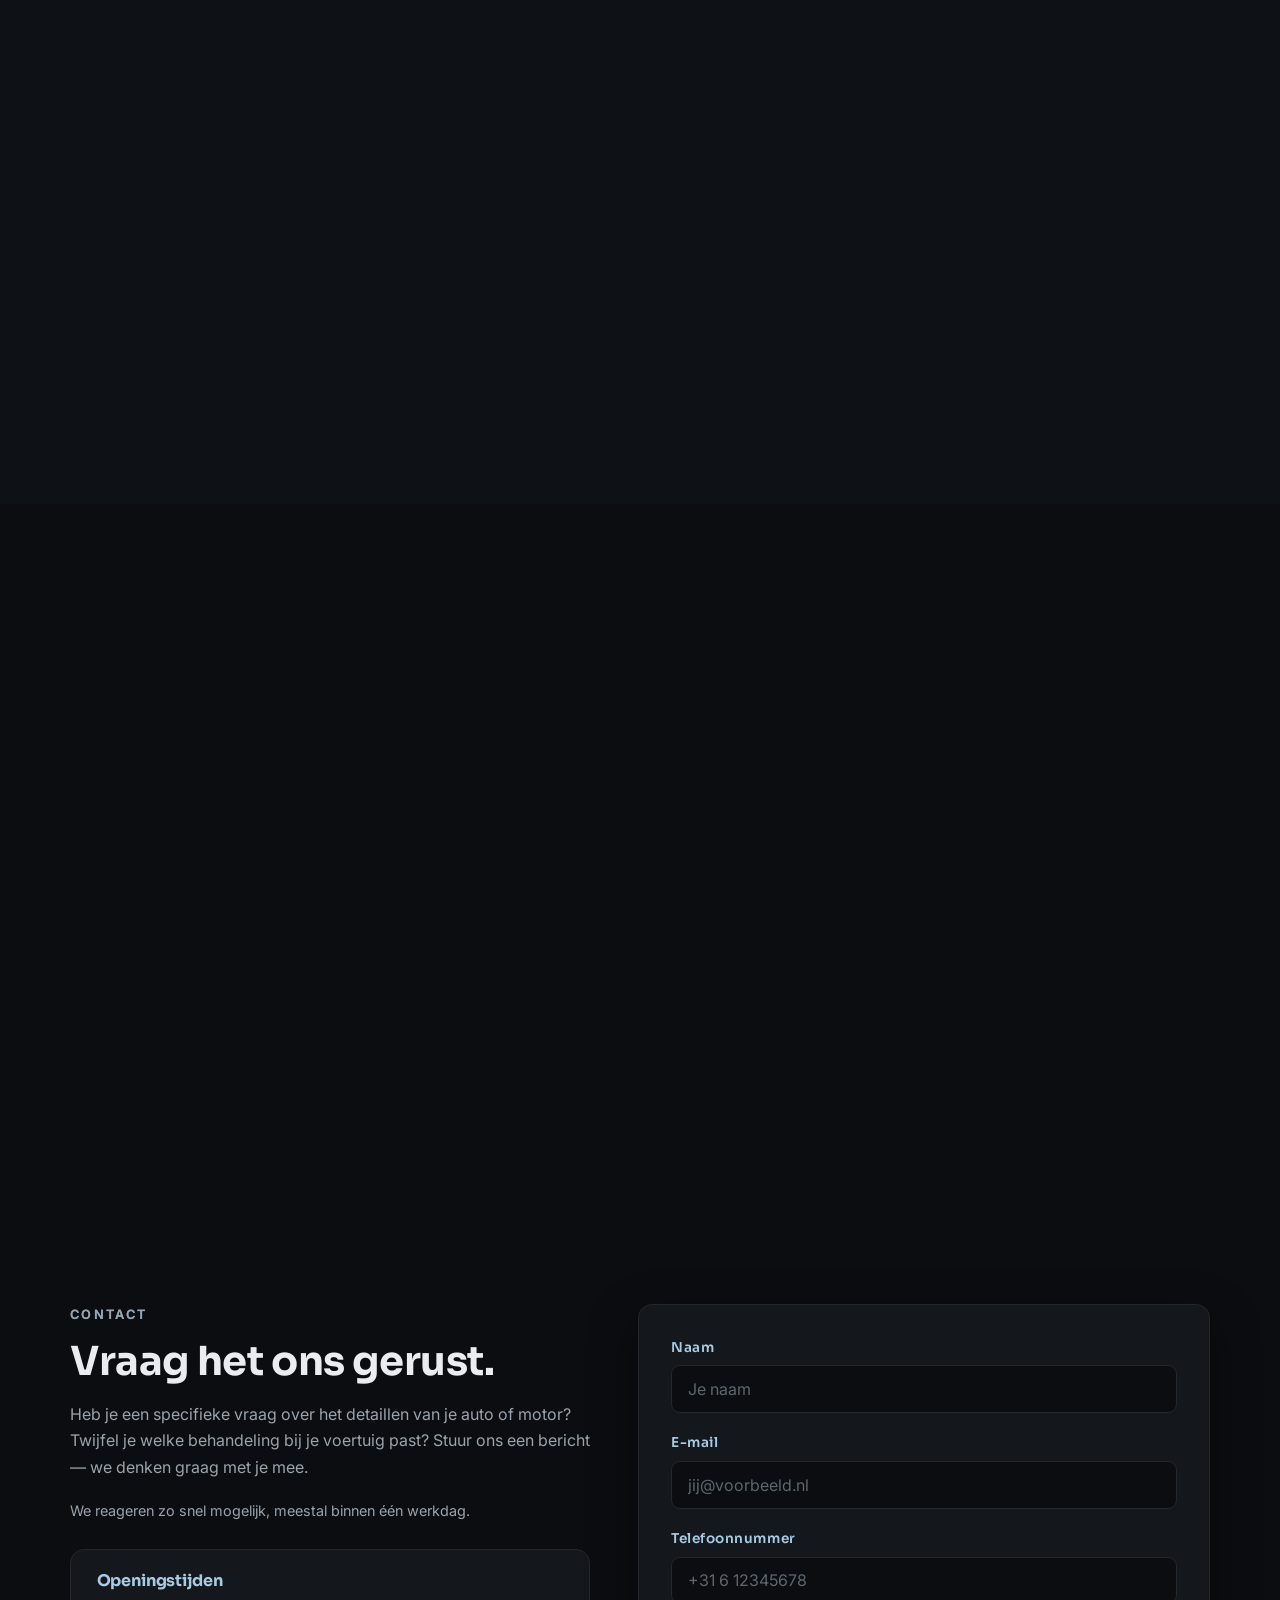
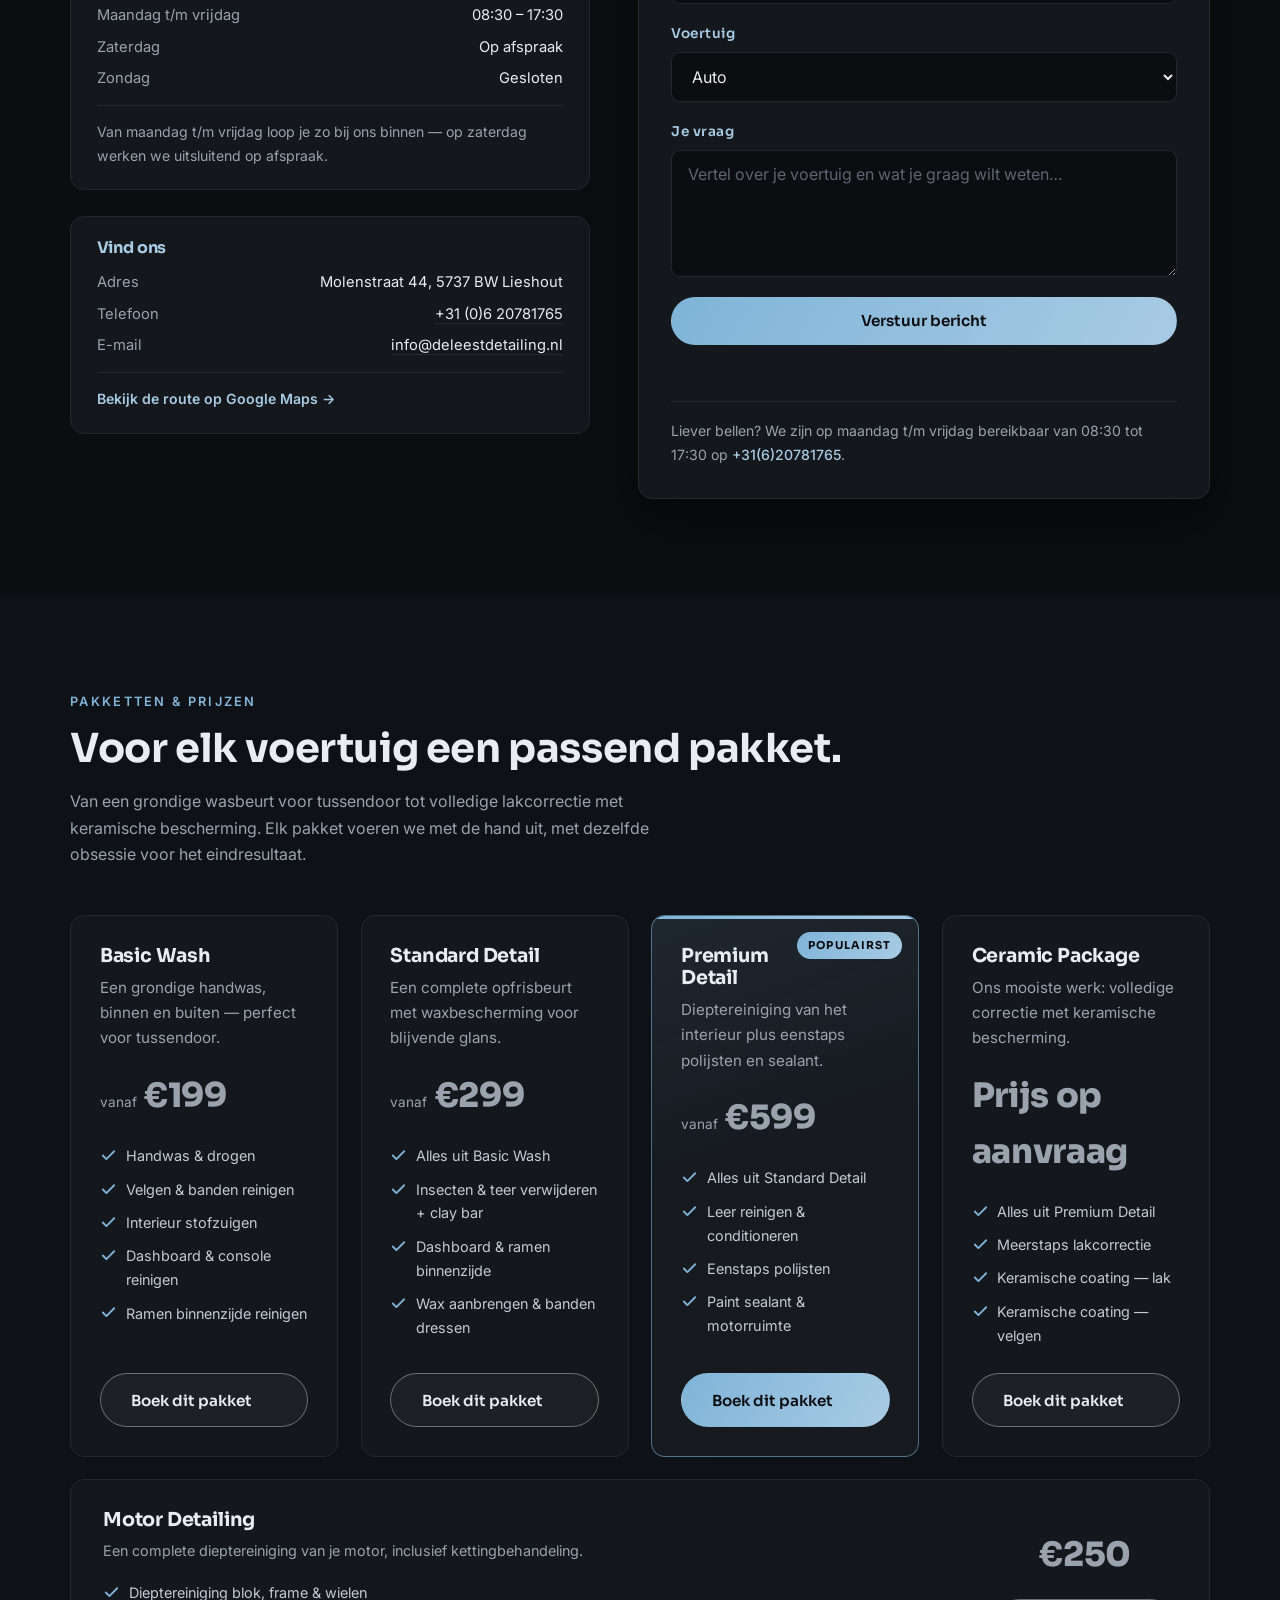
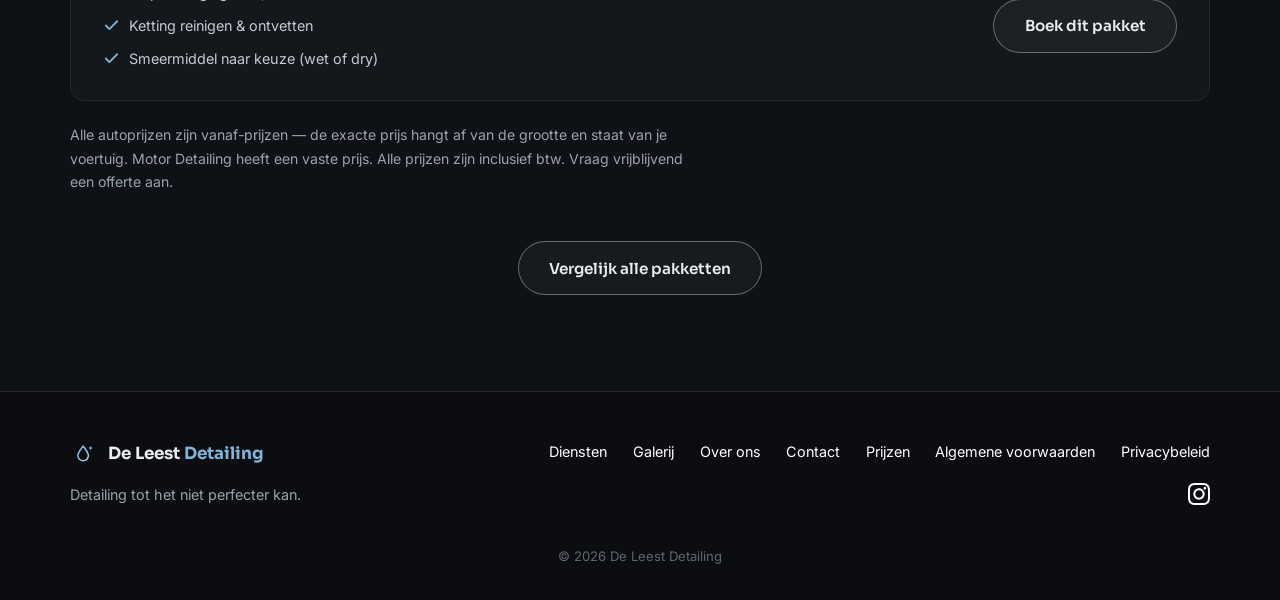
==== commit f57449b4: "Add privacy policy page, find-us box with Maps link, and business details - New privacybeleid.html (" ====
--- a/index.html
+++ b/index.html
@@ -280,6 +280,15 @@
             </ul>
             <p class="hours-note" data-i18n="hours.note">During the week you're welcome to walk in anytime — on Saturdays we work by appointment only.</p>
           </div>
+          <div class="hours reveal">
+            <h3 class="hours-title" data-i18n="visit.title">Find us</h3>
+            <ul class="hours-list contact-list">
+              <li><span data-i18n="visit.address">Address</span><span>Molenstraat 44, 5737 BW Lieshout</span></li>
+              <li><span data-i18n="visit.phone">Phone</span><span><a href="tel:+31620781765">+31 (0)6 20781765</a></span></li>
+              <li><span data-i18n="visit.mail">Email</span><span><a href="mailto:info@deleestdetailing.nl">info@deleestdetailing.nl</a></span></li>
+            </ul>
+            <p class="hours-note"><a class="maps-link" href="https://www.google.com/maps/search/?api=1&query=Molenstraat+44,+5737+BW+Lieshout" target="_blank" rel="noopener" data-i18n="visit.maps">View route on Google Maps →</a></p>
+          </div>
         </div>
 
         <form class="contact-form reveal" id="contactForm"
@@ -337,6 +346,8 @@
               <li><svg class="check" viewBox="0 0 24 24" fill="none" stroke="currentColor" stroke-width="2.6" stroke-linecap="round" stroke-linejoin="round" aria-hidden="true"><path d="M20 6L9 17l-5-5"/></svg><span data-i18n="pkg.basic.f1">Handwas &amp; drogen</span></li>
               <li><svg class="check" viewBox="0 0 24 24" fill="none" stroke="currentColor" stroke-width="2.6" stroke-linecap="round" stroke-linejoin="round" aria-hidden="true"><path d="M20 6L9 17l-5-5"/></svg><span data-i18n="pkg.basic.f2">Velgen &amp; banden reinigen</span></li>
               <li><svg class="check" viewBox="0 0 24 24" fill="none" stroke="currentColor" stroke-width="2.6" stroke-linecap="round" stroke-linejoin="round" aria-hidden="true"><path d="M20 6L9 17l-5-5"/></svg><span data-i18n="pkg.basic.f3">Interieur stofzuigen</span></li>
+              <li><svg class="check" viewBox="0 0 24 24" fill="none" stroke="currentColor" stroke-width="2.6" stroke-linecap="round" stroke-linejoin="round" aria-hidden="true"><path d="M20 6L9 17l-5-5"/></svg><span data-i18n="pkg.basic.f4">Dashboard &amp; console reinigen</span></li>
+              <li><svg class="check" viewBox="0 0 24 24" fill="none" stroke="currentColor" stroke-width="2.6" stroke-linecap="round" stroke-linejoin="round" aria-hidden="true"><path d="M20 6L9 17l-5-5"/></svg><span data-i18n="pkg.basic.f5">Ramen binnenzijde reinigen</span></li>
             </ul>
             <a href="#contactForm" class="btn btn-ghost btn-block" data-i18n="pricing.cta">Boek dit pakket</a>
           </article>
@@ -361,7 +372,7 @@
             <p class="price"><span class="price-from" data-i18n="pricing.from">vanaf</span> <span class="price-value">€599</span></p>
             <ul class="price-features">
               <li><svg class="check" viewBox="0 0 24 24" fill="none" stroke="currentColor" stroke-width="2.6" stroke-linecap="round" stroke-linejoin="round" aria-hidden="true"><path d="M20 6L9 17l-5-5"/></svg><span data-i18n="pkg.premium.f1">Alles uit Standard Detail</span></li>
-              <li><svg class="check" viewBox="0 0 24 24" fill="none" stroke="currentColor" stroke-width="2.6" stroke-linecap="round" stroke-linejoin="round" aria-hidden="true"><path d="M20 6L9 17l-5-5"/></svg><span data-i18n="pkg.premium.f2">Stoomreiniging &amp; leerverzorging</span></li>
+              <li><svg class="check" viewBox="0 0 24 24" fill="none" stroke="currentColor" stroke-width="2.6" stroke-linecap="round" stroke-linejoin="round" aria-hidden="true"><path d="M20 6L9 17l-5-5"/></svg><span data-i18n="pkg.premium.f2">Leer reinigen &amp; conditioneren</span></li>
               <li><svg class="check" viewBox="0 0 24 24" fill="none" stroke="currentColor" stroke-width="2.6" stroke-linecap="round" stroke-linejoin="round" aria-hidden="true"><path d="M20 6L9 17l-5-5"/></svg><span data-i18n="pkg.premium.f3">Eenstaps polijsten</span></li>
               <li><svg class="check" viewBox="0 0 24 24" fill="none" stroke="currentColor" stroke-width="2.6" stroke-linecap="round" stroke-linejoin="round" aria-hidden="true"><path d="M20 6L9 17l-5-5"/></svg><span data-i18n="pkg.premium.f4">Paint sealant &amp; motorruimte</span></li>
             </ul>
@@ -412,15 +423,17 @@
   <footer class="site-footer">
     <div class="container footer-inner">
       <div>
-        <a href="#top" class="logo" aria-label="De Leest Detailing">
-          <img src="assets/favicon.svg" alt="" class="logo-mark" width="28" height="28">
-          <span class="logo-text">De Leest <em>Detailing</em></span>
-        </a>
-        <div class="social-links footer-social-top">
-          <!-- Mobile position of the socials; same TODO applies: replace # with the real Instagram URL -->
-          <a href="#" aria-label="Instagram" target="_blank" rel="noopener">
-            <svg viewBox="0 0 24 24" fill="currentColor" aria-hidden="true"><path d="M12 2.163c3.204 0 3.584.012 4.85.07 3.252.148 4.771 1.691 4.919 4.919.058 1.265.069 1.645.069 4.849 0 3.205-.012 3.584-.069 4.849-.149 3.225-1.664 4.771-4.919 4.919-1.266.058-1.644.07-4.85.07-3.204 0-3.584-.012-4.849-.07-3.26-.149-4.771-1.699-4.919-4.92-.058-1.265-.07-1.644-.07-4.849 0-3.204.013-3.583.07-4.849.149-3.227 1.664-4.771 4.919-4.919 1.266-.057 1.645-.069 4.849-.069zm0-2.163c-3.259 0-3.667.014-4.947.072-4.358.2-6.78 2.618-6.98 6.98-.059 1.281-.073 1.689-.073 4.948 0 3.259.014 3.668.072 4.948.2 4.358 2.618 6.78 6.98 6.98 1.281.058 1.689.072 4.948.072 3.259 0 3.668-.014 4.948-.072 4.354-.2 6.782-2.618 6.979-6.98.059-1.28.073-1.689.073-4.948 0-3.259-.014-3.667-.072-4.947-.196-4.354-2.617-6.78-6.979-6.98-1.281-.059-1.69-.073-4.949-.073zm0 5.838c-3.403 0-6.162 2.759-6.162 6.162s2.759 6.163 6.162 6.163 6.162-2.759 6.162-6.163c0-3.403-2.759-6.162-6.162-6.162zm0 10.162c-2.209 0-4-1.79-4-4 0-2.209 1.791-4 4-4s4 1.791 4 4c0 2.21-1.791 4-4 4zm6.406-11.845c-.796 0-1.441.645-1.441 1.44s.645 1.44 1.441 1.44c.795 0 1.439-.645 1.439-1.44s-.644-1.44-1.439-1.44z"/></svg>
+        <div class="footer-brand">
+          <a href="#top" class="logo" aria-label="De Leest Detailing">
+            <img src="assets/favicon.svg" alt="" class="logo-mark" width="28" height="28">
+            <span class="logo-text">De Leest <em>Detailing</em></span>
           </a>
+          <div class="social-links footer-social-top">
+            <!-- Mobile position of the socials; same TODO applies: replace # with the real Instagram URL -->
+            <a href="#" aria-label="Instagram" target="_blank" rel="noopener">
+              <svg viewBox="0 0 24 24" fill="currentColor" aria-hidden="true"><path d="M12 2.163c3.204 0 3.584.012 4.85.07 3.252.148 4.771 1.691 4.919 4.919.058 1.265.069 1.645.069 4.849 0 3.205-.012 3.584-.069 4.849-.149 3.225-1.664 4.771-4.919 4.919-1.266.058-1.644.07-4.85.07-3.204 0-3.584-.012-4.849-.07-3.26-.149-4.771-1.699-4.919-4.92-.058-1.265-.07-1.644-.07-4.849 0-3.204.013-3.583.07-4.849.149-3.227 1.664-4.771 4.919-4.919 1.266-.057 1.645-.069 4.849-.069zm0-2.163c-3.259 0-3.667.014-4.947.072-4.358.2-6.78 2.618-6.98 6.98-.059 1.281-.073 1.689-.073 4.948 0 3.259.014 3.668.072 4.948.2 4.358 2.618 6.78 6.98 6.98 1.281.058 1.689.072 4.948.072 3.259 0 3.668-.014 4.948-.072 4.354-.2 6.782-2.618 6.979-6.98.059-1.28.073-1.689.073-4.948 0-3.259-.014-3.667-.072-4.947-.196-4.354-2.617-6.78-6.979-6.98-1.281-.059-1.69-.073-4.949-.073zm0 5.838c-3.403 0-6.162 2.759-6.162 6.162s2.759 6.163 6.162 6.163 6.162-2.759 6.162-6.163c0-3.403-2.759-6.162-6.162-6.162zm0 10.162c-2.209 0-4-1.79-4-4 0-2.209 1.791-4 4-4s4 1.791 4 4c0 2.21-1.791 4-4 4zm6.406-11.845c-.796 0-1.441.645-1.441 1.44s.645 1.44 1.441 1.44c.795 0 1.439-.645 1.439-1.44s-.644-1.44-1.439-1.44z"/></svg>
+            </a>
+          </div>
         </div>
         <p class="footer-tag" data-i18n="footer.tag">Detailing until it could not be more perfect.</p>
       </div>
@@ -432,6 +445,7 @@
           <a href="#contactForm" data-i18n="nav.contact">Contact</a>
           <a href="#pricing" data-i18n="nav.pricing">Prijzen</a>
           <a href="algemene-voorwaarden.html" data-i18n="footer.terms">Algemene voorwaarden</a>
+          <a href="privacybeleid.html" data-i18n="footer.privacy">Privacybeleid</a>
         </nav>
         <div class="social-links footer-social">
           <!-- TODO: replace # with the real Instagram profile URL once the account exists -->
--- a/css/style.css
+++ b/css/style.css
@@ -382,6 +382,8 @@
 .moto-price-info .price-features { margin-bottom: 0; }
 .moto-price-side { text-align: center; flex: none; }
 .moto-price-side .price { justify-content: center; margin: 0 0 1rem; }
+/* Match the price colour inside .price-card, where .card p mutes the value */
+.moto-price-side .price-value { color: var(--muted); }
 @media (max-width: 900px) {
   .moto-price { flex-direction: column; align-items: flex-start; gap: 1.4rem; }
   .moto-price-side { text-align: left; }
@@ -554,6 +556,11 @@
   border-top: 1px solid var(--panel-border);
   font-size: 0.88rem;
 }
+.contact-list li span:last-child { white-space: normal; text-align: right; }
+.contact-list a { color: var(--text); text-decoration: none; border-bottom: 1px solid var(--panel-border); }
+.contact-list a:hover { color: var(--accent-2); border-bottom-color: var(--accent-2); }
+.maps-link { color: var(--accent-2); text-decoration: none; font-weight: 600; }
+.maps-link:hover { text-decoration: underline; }
 
 .contact-form {
   scroll-margin-top: calc(var(--header-h) + 1rem);
@@ -635,6 +642,8 @@
   align-items: flex-end;
   gap: 1.2rem;
 }
+.footer-brand { display: flex; align-items: center; gap: 1rem; margin-bottom: 0.9rem; }
+.footer-brand .logo { margin-bottom: 0; }
 .footer-social-top { display: none; }
 .footer-nav { display: flex; gap: 1.6rem; flex-wrap: wrap; }
 .footer-nav a { color: #fff; text-decoration: none; font-size: 0.9rem; transition: color 0.2s ease; }
@@ -693,11 +702,11 @@
      black stretch between the CTA buttons and the services section */
   .hero { align-items: flex-end; }
   .hero-content { padding-bottom: 3rem; }
-  /* Mobile footer: socials move above the tagline, everything left-aligned */
+  /* Mobile footer: socials move next to the brand name, everything left-aligned */
   .footer-inner { flex-direction: column; }
   .footer-right { align-items: flex-start; }
   .footer-right .footer-social { display: none; }
-  .footer-social-top { display: flex; margin: 0.9rem 0; }
+  .footer-social-top { display: flex; margin: 0; }
 }
 
 @media (max-width: 560px) {
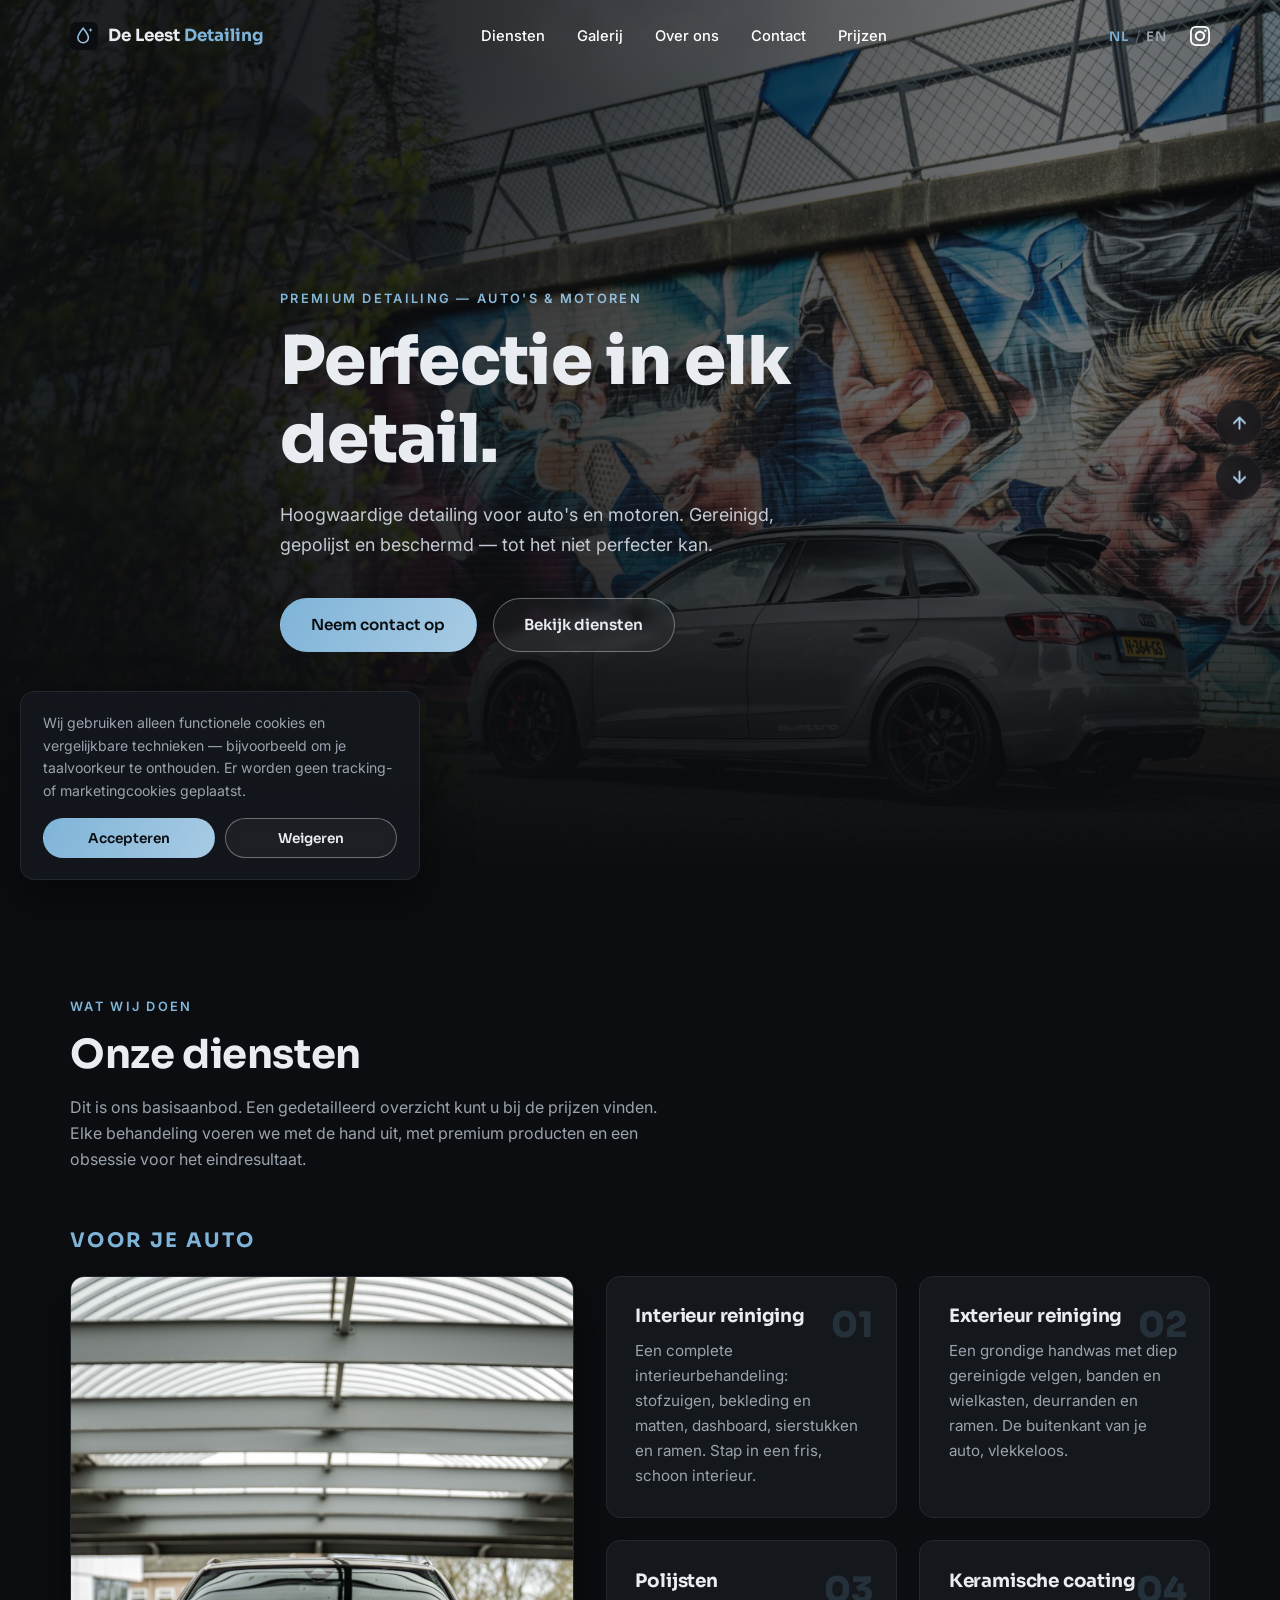
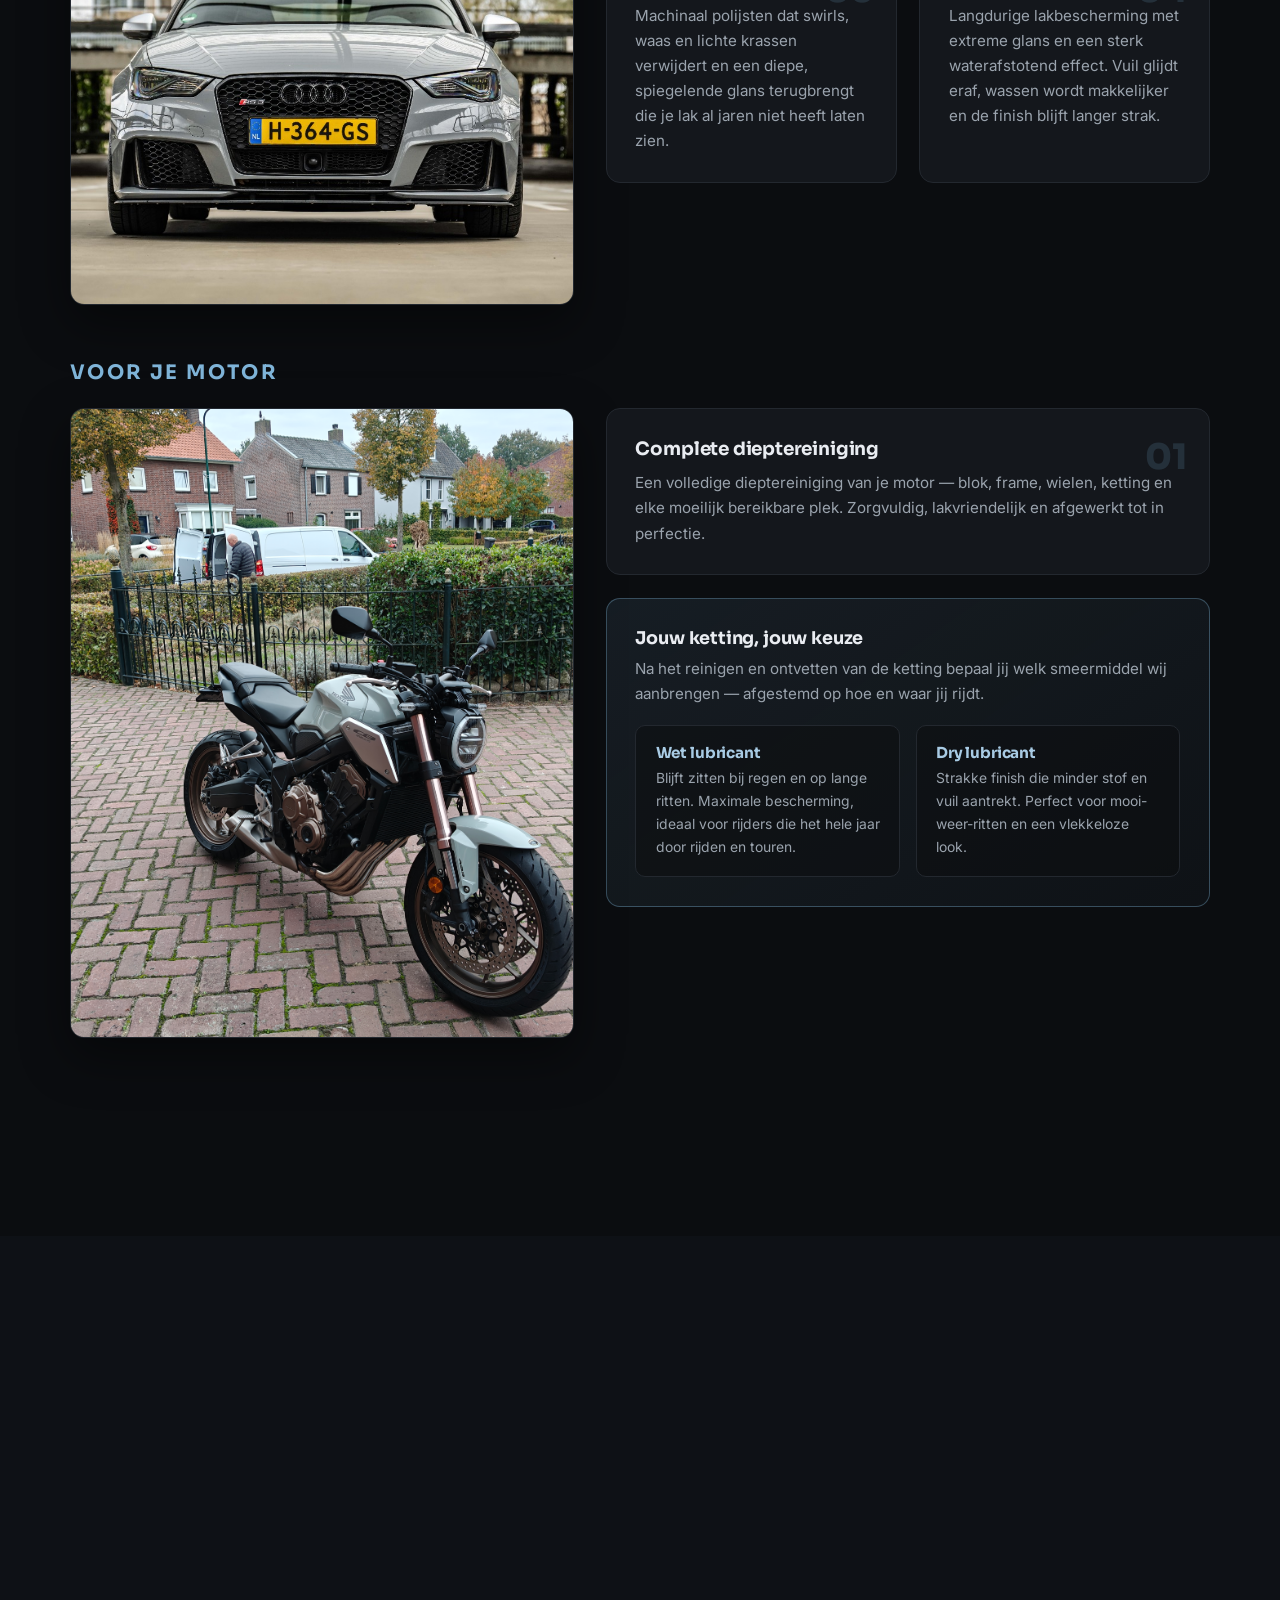
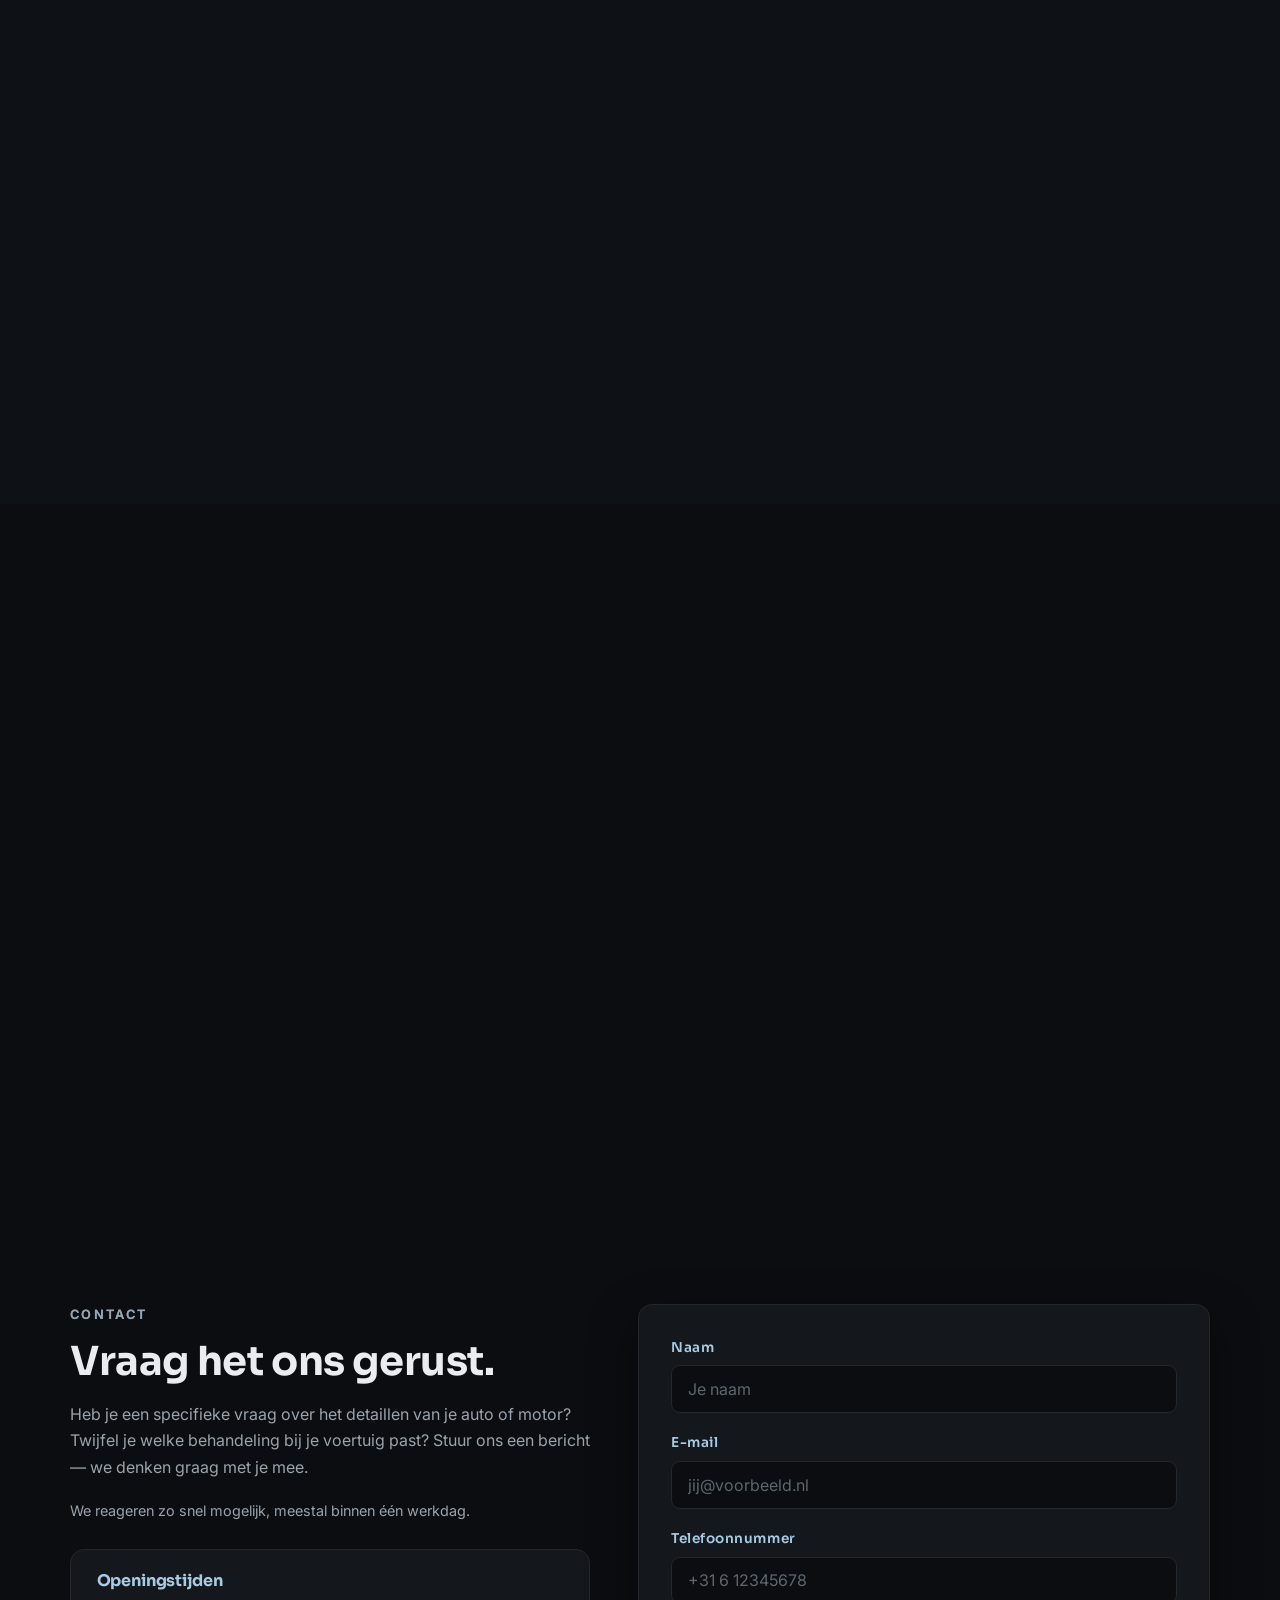
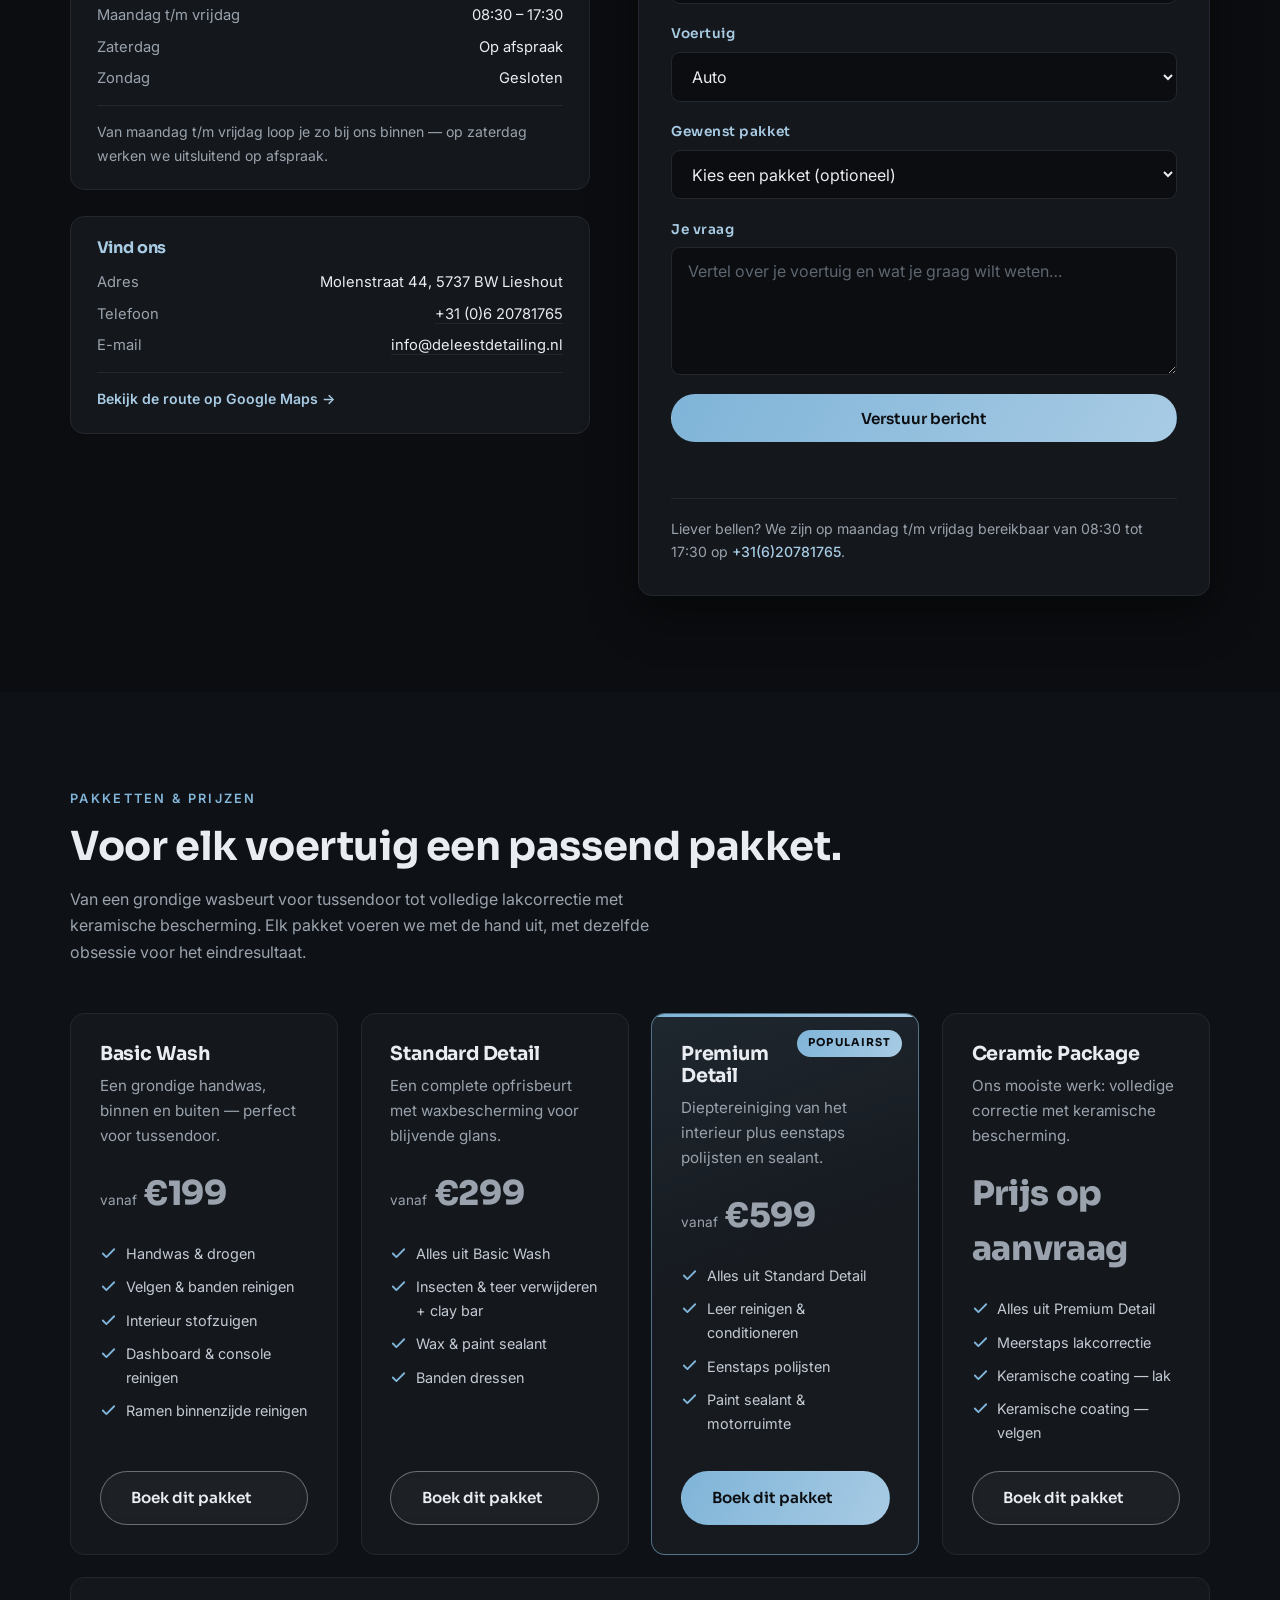
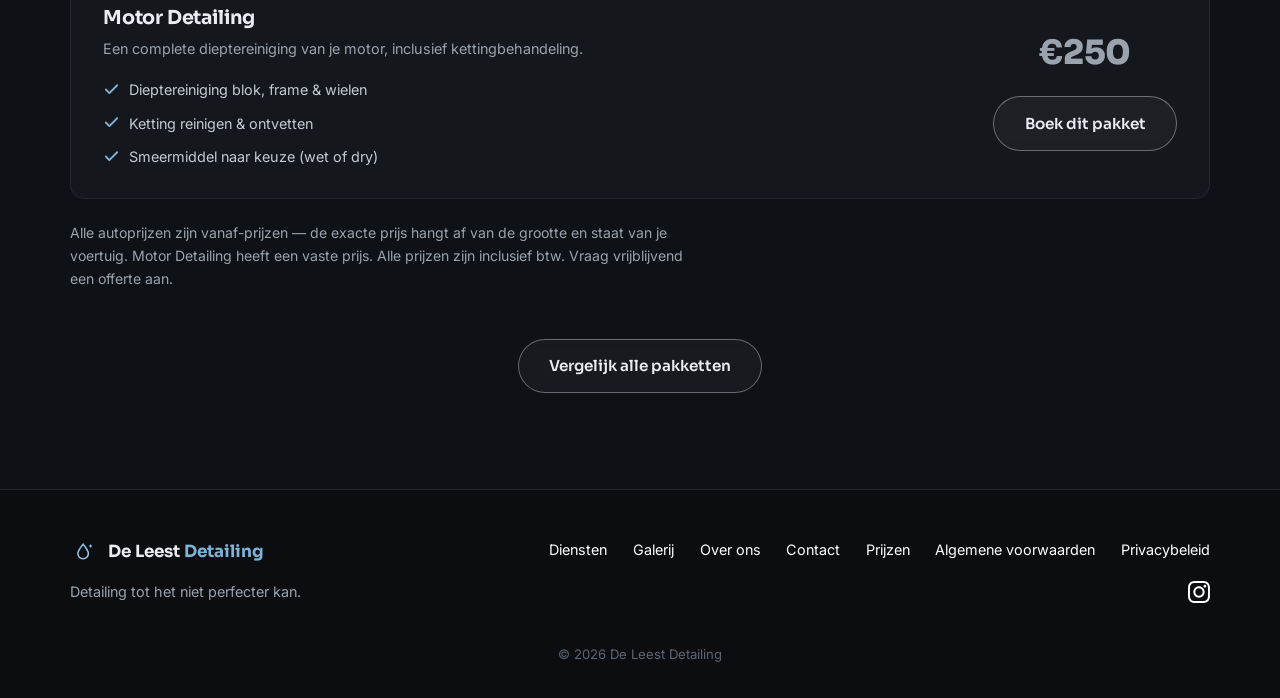
==== commit 9f3e73ff: "Add package picker to contact form, prefill from pricing buttons; refresh Standard package and hero " ====
--- a/index.html
+++ b/index.html
@@ -245,7 +245,7 @@
         <div class="about-body">
           <p class="kicker reveal" data-i18n="about.kicker">Our standard</p>
           <h2 class="reveal" data-i18n="about.title">Good enough is not good enough.</h2>
-          <p class="reveal" data-i18n="about.p1">Detailing is not a quick wash — it's craftsmanship. We take the time others won't, work panel by panel and check every result under the light before we call it done.</p>
+          <p class="reveal" data-i18n="about.p1">Detailing is not a quick wash — it's craftsmanship. We take the time it takes, work panel by panel and check every result under the light before we call it done.</p>
           <p class="reveal" data-i18n="about.p2">Whether it's your daily driver, your pride-and-joy sports car or your motorcycle: it gets the same obsessive attention, until it could not be more perfect.</p>
           <ul class="standards reveal">
             <li><strong data-i18n="about.s1t">Hand-finished</strong><span data-i18n="about.s1d">Every vehicle, every time</span></li>
@@ -316,6 +316,17 @@
             </select>
           </div>
           <div class="field">
+            <label for="cf-package" data-i18n="form.package">Desired package</label>
+            <select id="cf-package" name="package">
+              <option value="" data-i18n="form.packageNone">Choose a package (optional)</option>
+              <option value="basic" data-i18n="pkg.basic.name">Basic Wash</option>
+              <option value="standard" data-i18n="pkg.std.name">Standard Detail</option>
+              <option value="premium" data-i18n="pkg.premium.name">Premium Detail</option>
+              <option value="ceramic" data-i18n="pkg.ceramic.name">Ceramic Package</option>
+              <option value="motorcycle" data-i18n="pkg.moto.name">Motor Detailing</option>
+            </select>
+          </div>
+          <div class="field">
             <label for="cf-message" data-i18n="form.message">Your question</label>
             <textarea id="cf-message" name="message" rows="5" required
                       data-i18n-placeholder="form.messagePh" placeholder="Tell us about your vehicle and what you'd like to know…"></textarea>
@@ -349,7 +360,7 @@
               <li><svg class="check" viewBox="0 0 24 24" fill="none" stroke="currentColor" stroke-width="2.6" stroke-linecap="round" stroke-linejoin="round" aria-hidden="true"><path d="M20 6L9 17l-5-5"/></svg><span data-i18n="pkg.basic.f4">Dashboard &amp; console reinigen</span></li>
               <li><svg class="check" viewBox="0 0 24 24" fill="none" stroke="currentColor" stroke-width="2.6" stroke-linecap="round" stroke-linejoin="round" aria-hidden="true"><path d="M20 6L9 17l-5-5"/></svg><span data-i18n="pkg.basic.f5">Ramen binnenzijde reinigen</span></li>
             </ul>
-            <a href="#contactForm" class="btn btn-ghost btn-block" data-i18n="pricing.cta">Boek dit pakket</a>
+            <a href="#contactForm" class="btn btn-ghost btn-block" data-package="basic" data-i18n="pricing.cta">Boek dit pakket</a>
           </article>
 
           <article class="card price-card reveal">
@@ -359,10 +370,10 @@
             <ul class="price-features">
               <li><svg class="check" viewBox="0 0 24 24" fill="none" stroke="currentColor" stroke-width="2.6" stroke-linecap="round" stroke-linejoin="round" aria-hidden="true"><path d="M20 6L9 17l-5-5"/></svg><span data-i18n="pkg.std.f1">Alles uit Basic Wash</span></li>
               <li><svg class="check" viewBox="0 0 24 24" fill="none" stroke="currentColor" stroke-width="2.6" stroke-linecap="round" stroke-linejoin="round" aria-hidden="true"><path d="M20 6L9 17l-5-5"/></svg><span data-i18n="pkg.std.f2">Insecten &amp; teer verwijderen + clay bar</span></li>
-              <li><svg class="check" viewBox="0 0 24 24" fill="none" stroke="currentColor" stroke-width="2.6" stroke-linecap="round" stroke-linejoin="round" aria-hidden="true"><path d="M20 6L9 17l-5-5"/></svg><span data-i18n="pkg.std.f3">Dashboard &amp; ramen binnenzijde</span></li>
-              <li><svg class="check" viewBox="0 0 24 24" fill="none" stroke="currentColor" stroke-width="2.6" stroke-linecap="round" stroke-linejoin="round" aria-hidden="true"><path d="M20 6L9 17l-5-5"/></svg><span data-i18n="pkg.std.f4">Wax aanbrengen &amp; banden dressen</span></li>
-            </ul>
-            <a href="#contactForm" class="btn btn-ghost btn-block" data-i18n="pricing.cta">Boek dit pakket</a>
+              <li><svg class="check" viewBox="0 0 24 24" fill="none" stroke="currentColor" stroke-width="2.6" stroke-linecap="round" stroke-linejoin="round" aria-hidden="true"><path d="M20 6L9 17l-5-5"/></svg><span data-i18n="pkg.std.f3">Wax &amp; paint sealant</span></li>
+              <li><svg class="check" viewBox="0 0 24 24" fill="none" stroke="currentColor" stroke-width="2.6" stroke-linecap="round" stroke-linejoin="round" aria-hidden="true"><path d="M20 6L9 17l-5-5"/></svg><span data-i18n="pkg.std.f4">Banden dressen</span></li>
+            </ul>
+            <a href="#contactForm" class="btn btn-ghost btn-block" data-package="standard" data-i18n="pricing.cta">Boek dit pakket</a>
           </article>
 
           <article class="card price-card price-card-featured reveal">
@@ -376,7 +387,7 @@
               <li><svg class="check" viewBox="0 0 24 24" fill="none" stroke="currentColor" stroke-width="2.6" stroke-linecap="round" stroke-linejoin="round" aria-hidden="true"><path d="M20 6L9 17l-5-5"/></svg><span data-i18n="pkg.premium.f3">Eenstaps polijsten</span></li>
               <li><svg class="check" viewBox="0 0 24 24" fill="none" stroke="currentColor" stroke-width="2.6" stroke-linecap="round" stroke-linejoin="round" aria-hidden="true"><path d="M20 6L9 17l-5-5"/></svg><span data-i18n="pkg.premium.f4">Paint sealant &amp; motorruimte</span></li>
             </ul>
-            <a href="#contactForm" class="btn btn-primary btn-block" data-i18n="pricing.cta">Boek dit pakket</a>
+            <a href="#contactForm" class="btn btn-primary btn-block" data-package="premium" data-i18n="pricing.cta">Boek dit pakket</a>
           </article>
 
           <article class="card price-card reveal">
@@ -389,7 +400,7 @@
               <li><svg class="check" viewBox="0 0 24 24" fill="none" stroke="currentColor" stroke-width="2.6" stroke-linecap="round" stroke-linejoin="round" aria-hidden="true"><path d="M20 6L9 17l-5-5"/></svg><span data-i18n="pkg.ceramic.f3">Keramische coating — lak</span></li>
               <li><svg class="check" viewBox="0 0 24 24" fill="none" stroke="currentColor" stroke-width="2.6" stroke-linecap="round" stroke-linejoin="round" aria-hidden="true"><path d="M20 6L9 17l-5-5"/></svg><span data-i18n="pkg.ceramic.f4">Keramische coating — velgen</span></li>
             </ul>
-            <a href="#contactForm" class="btn btn-ghost btn-block" data-i18n="pricing.cta">Boek dit pakket</a>
+            <a href="#contactForm" class="btn btn-ghost btn-block" data-package="ceramic" data-i18n="pricing.cta">Boek dit pakket</a>
           </article>
         </div>
 
@@ -405,7 +416,7 @@
           </div>
           <div class="moto-price-side">
             <p class="price"><span class="price-value">€250</span></p>
-            <a href="#contactForm" class="btn btn-ghost" data-i18n="pricing.cta">Boek dit pakket</a>
+            <a href="#contactForm" class="btn btn-ghost" data-package="motorcycle" data-i18n="pricing.cta">Boek dit pakket</a>
           </div>
         </div>
 
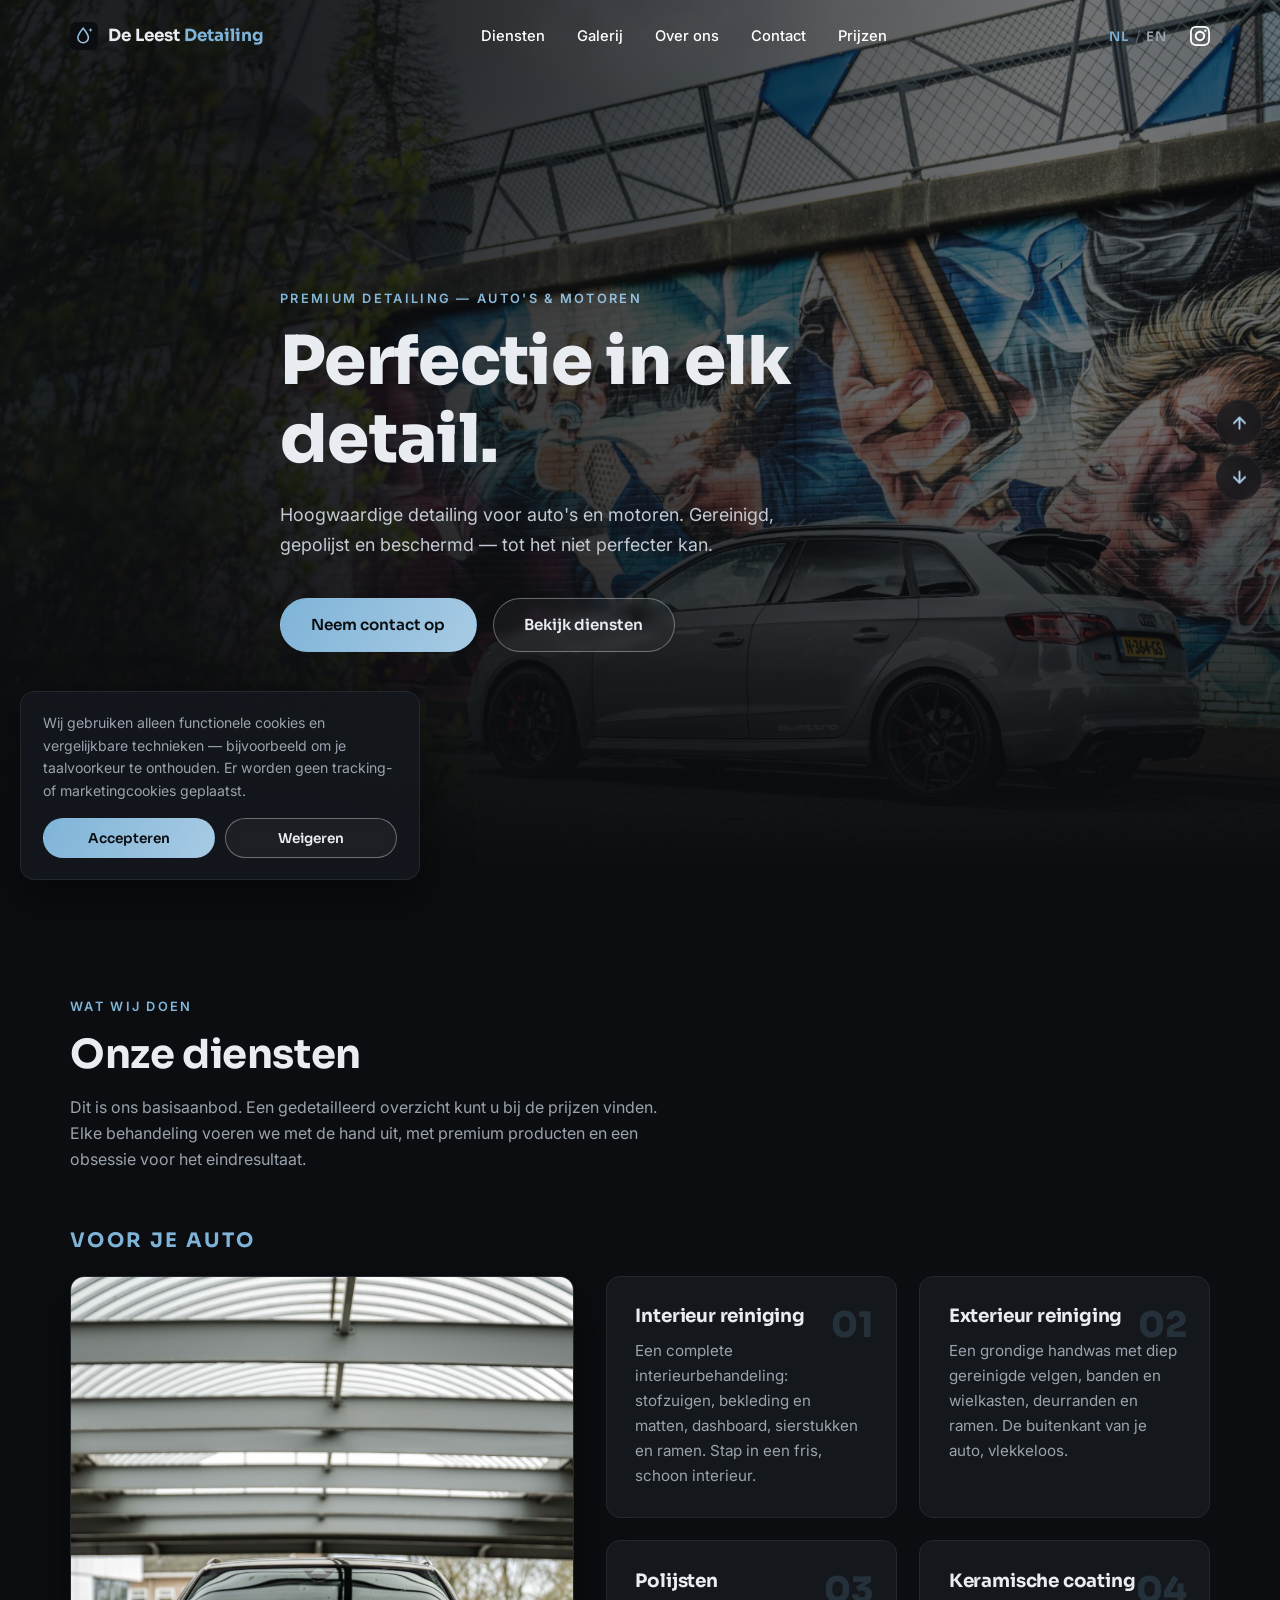
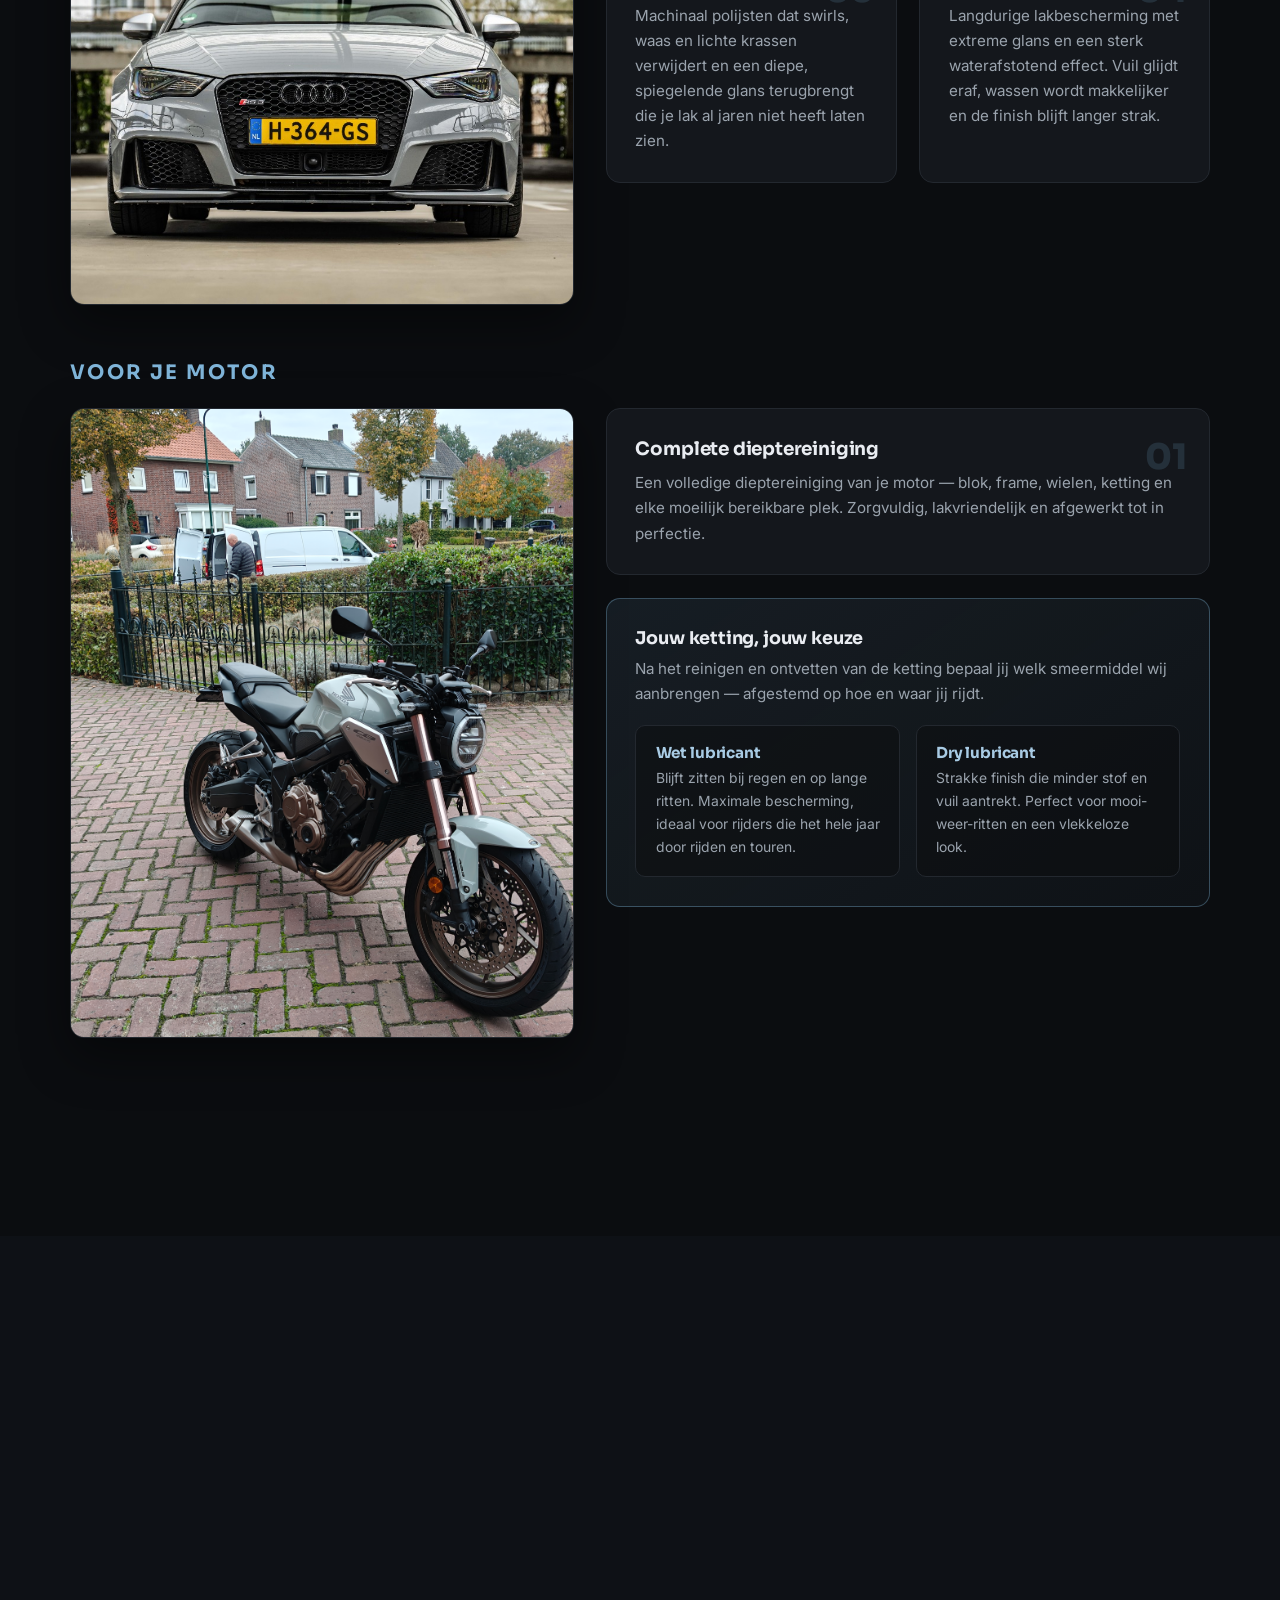
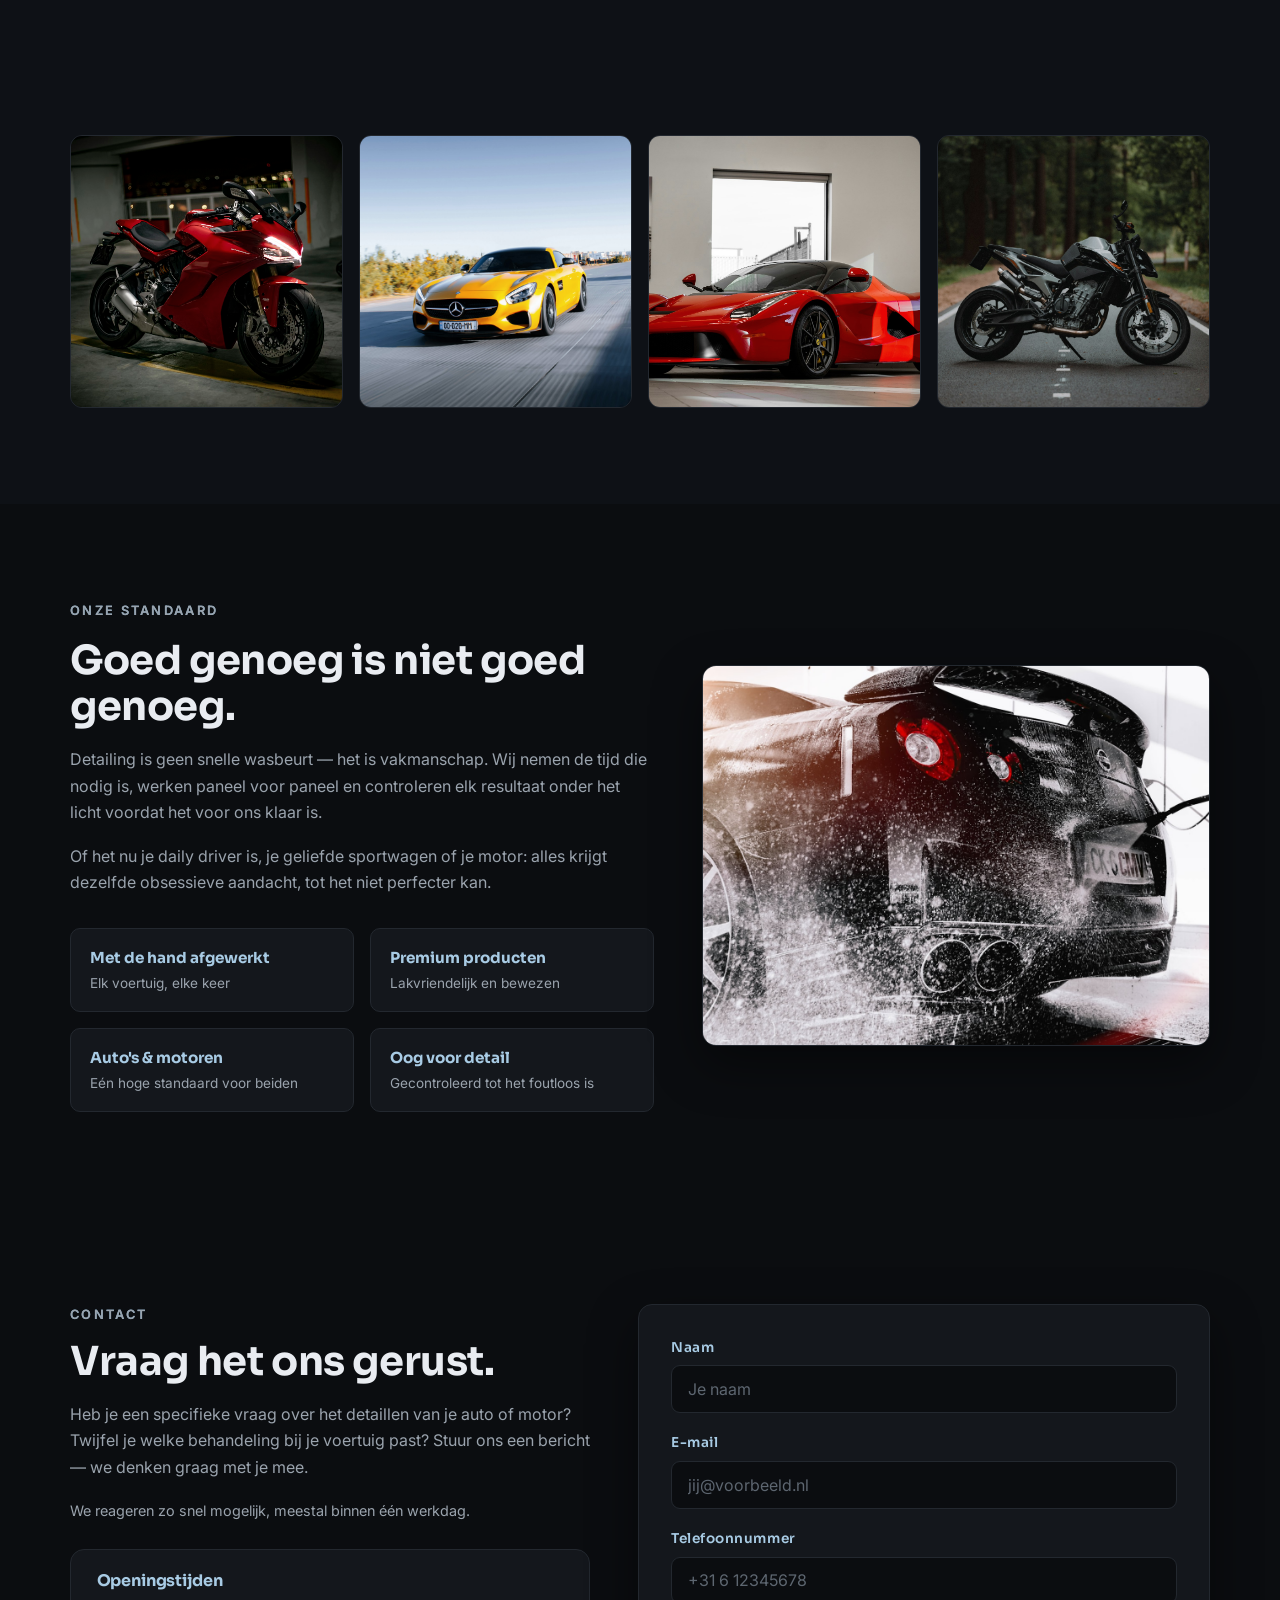
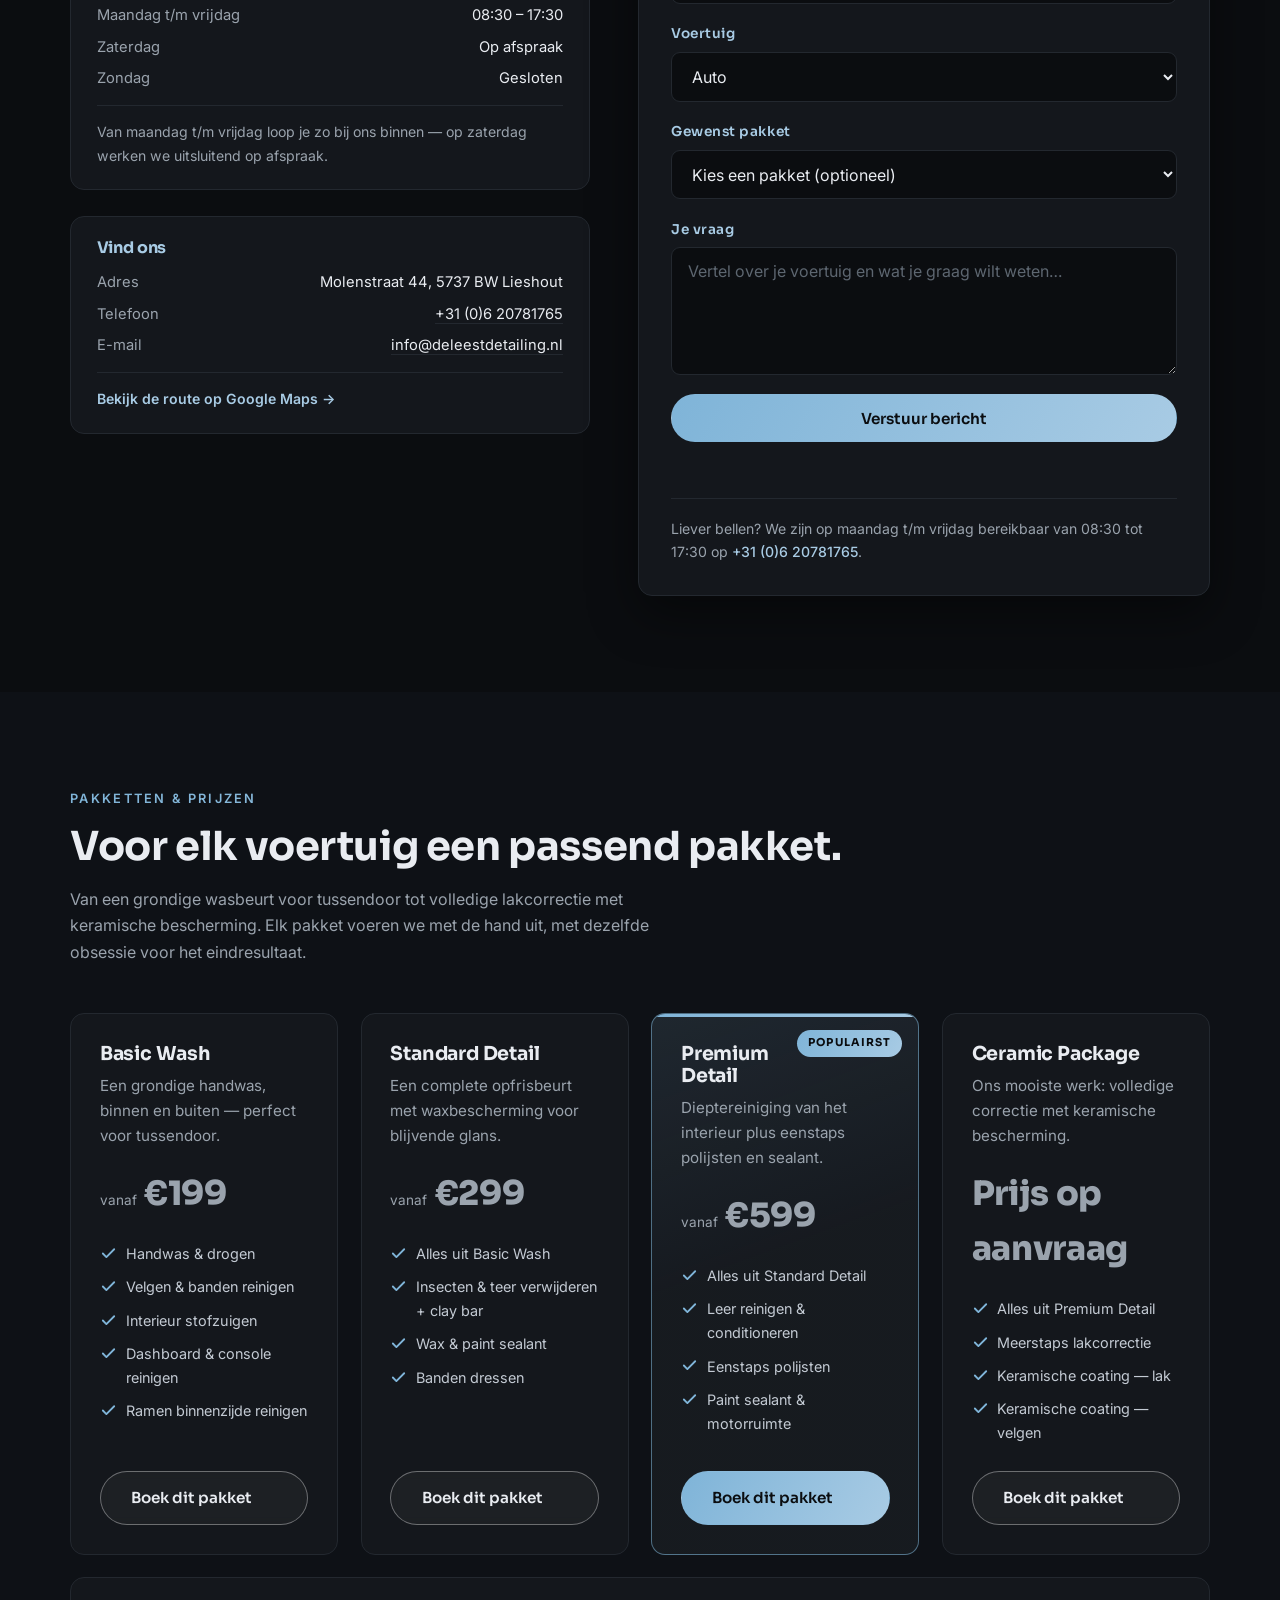
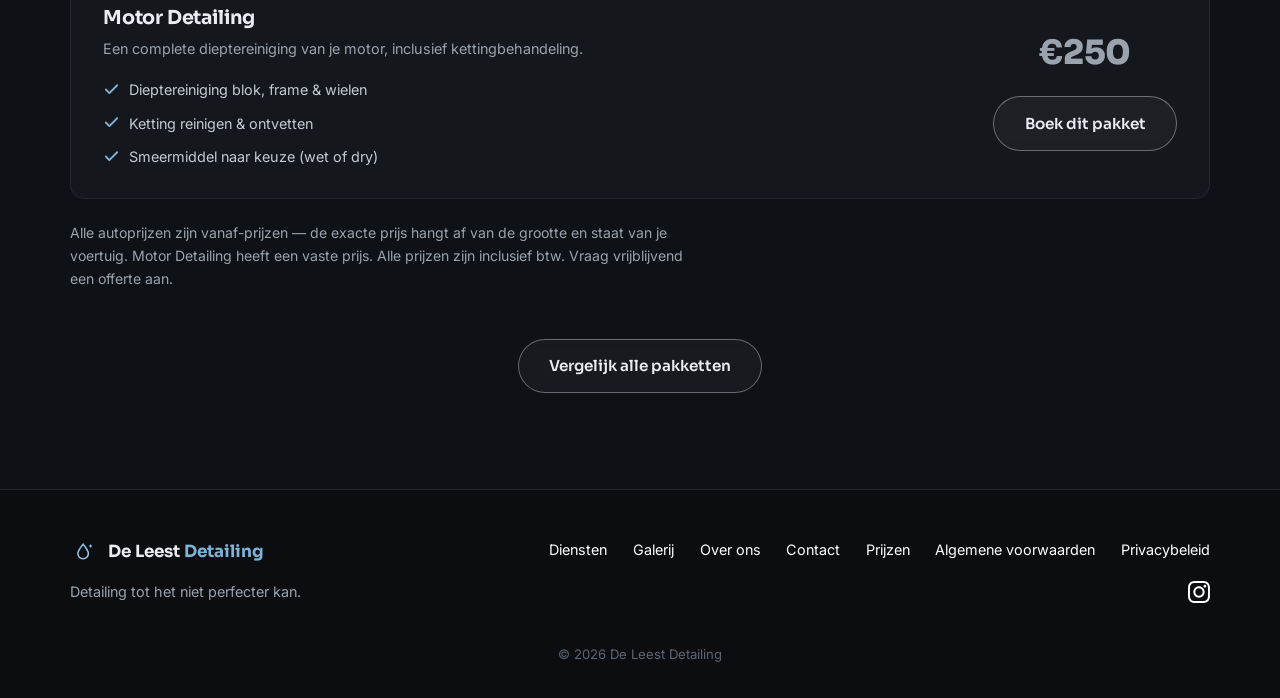
==== commit 3ac65905: "Fix phone number format under contact form to match Find us section" ====
--- a/index.html
+++ b/index.html
@@ -335,7 +335,7 @@
           <p class="form-status" id="formStatus" role="status" aria-live="polite"></p>
           <p class="form-call">
             <span data-i18n="form.call">Prefer to call? We're available Monday to Friday from 08:30 to 17:30 on</span>
-            <a href="tel:+31620781765">+31(6)20781765</a>.
+            <a href="tel:+31620781765">+31 (0)6 20781765</a>.
           </p>
         </form>
       </div>
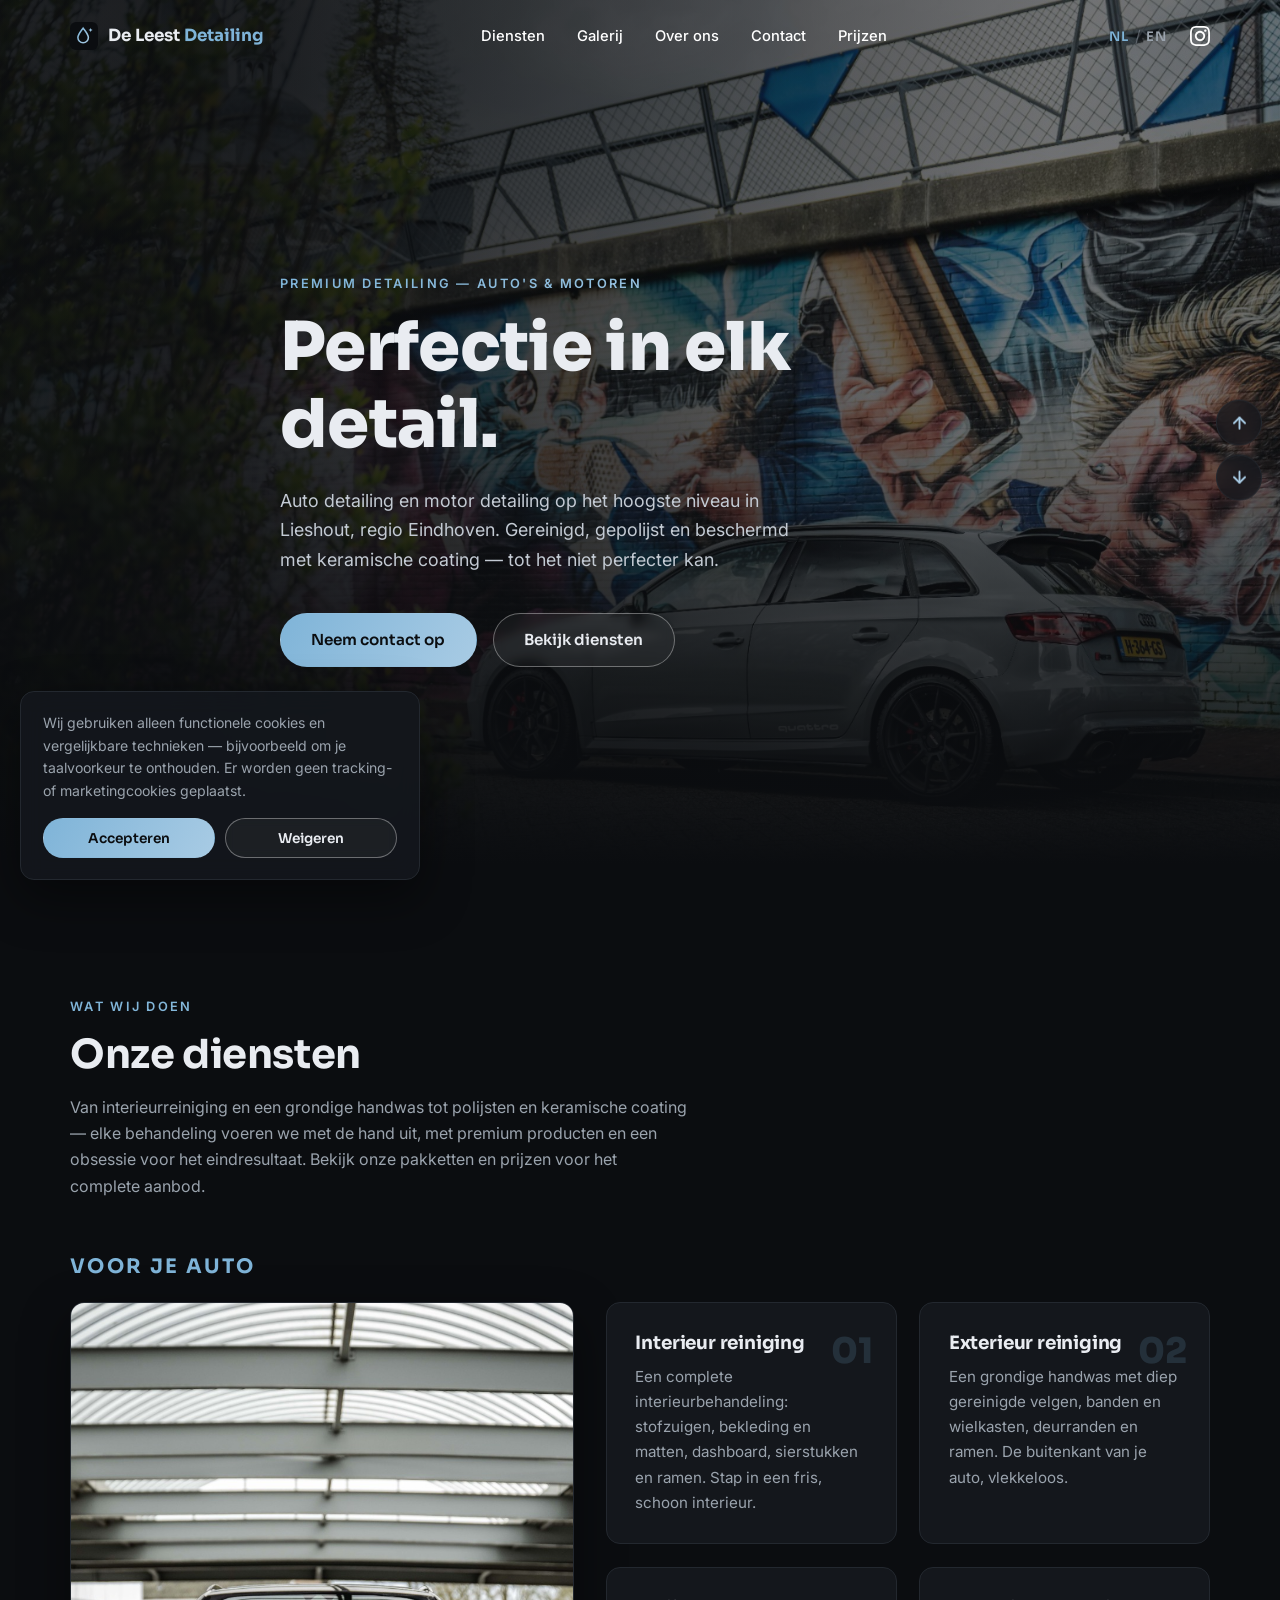
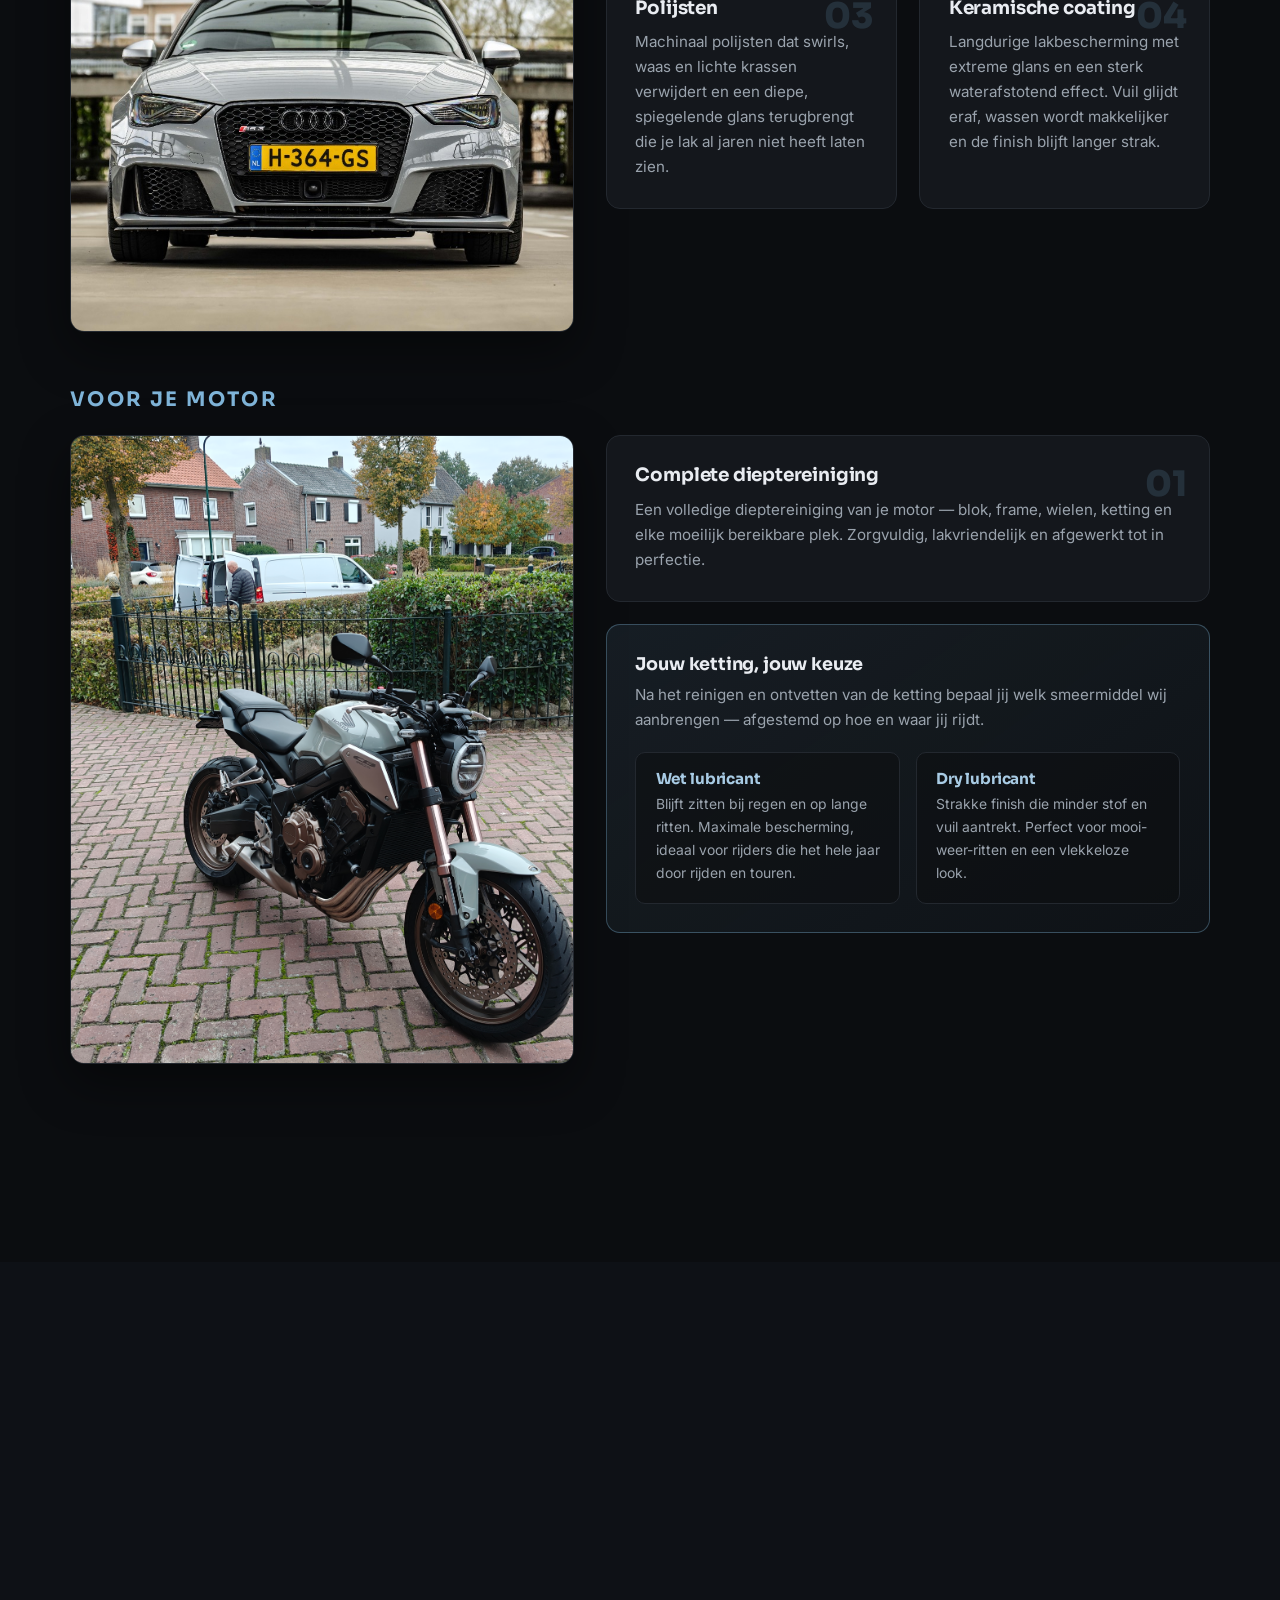
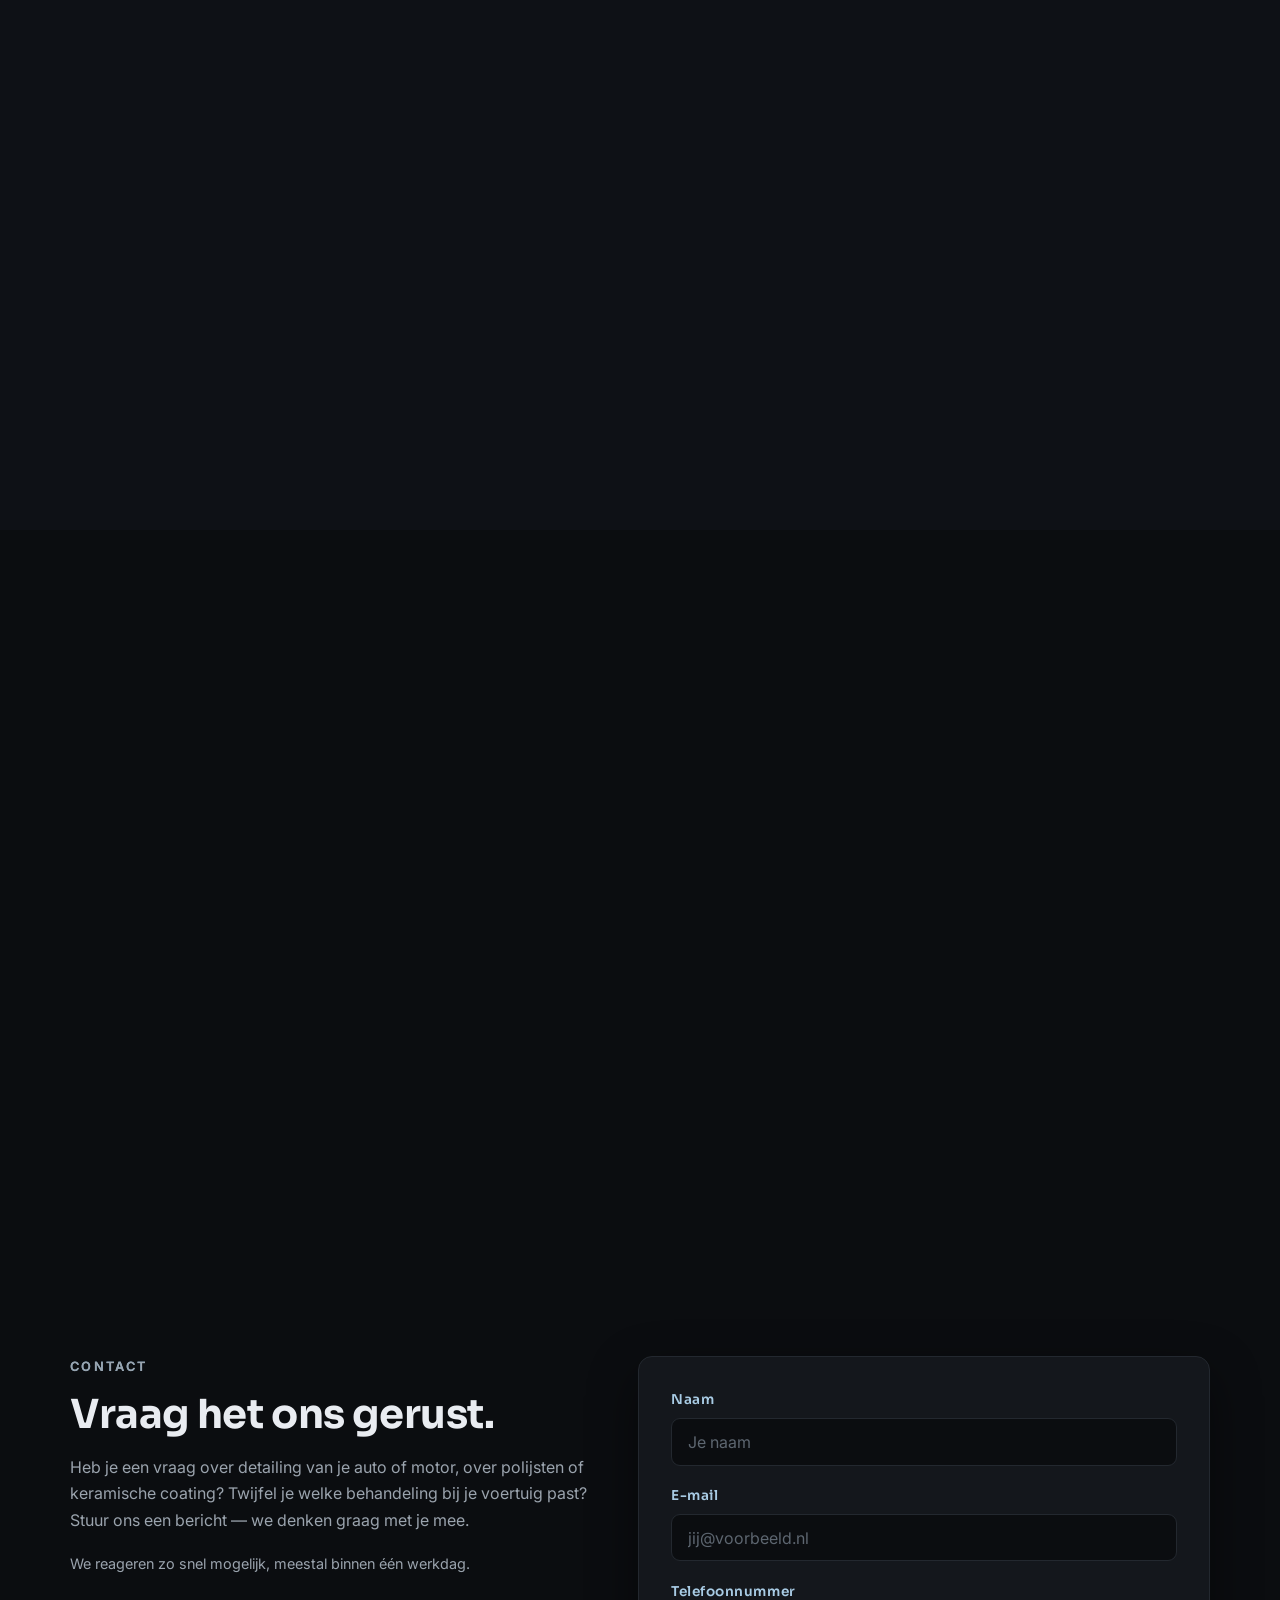
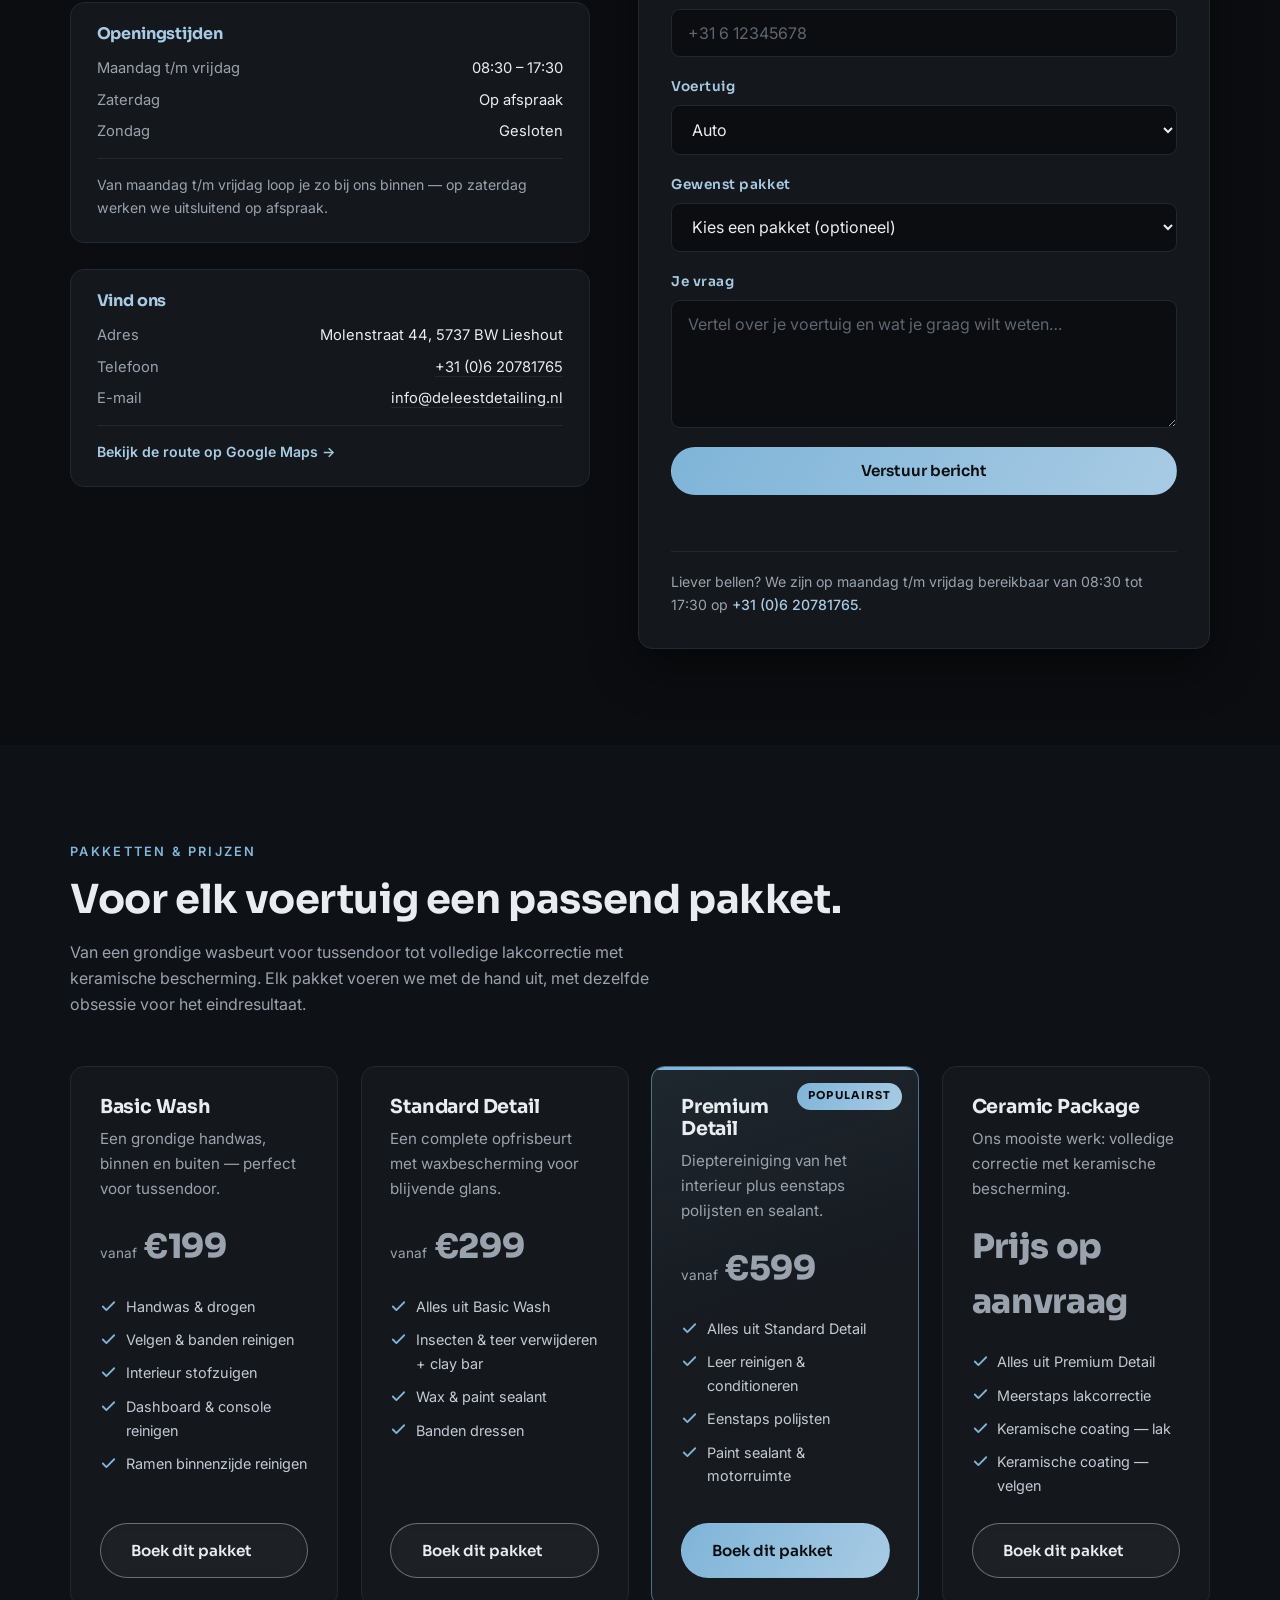
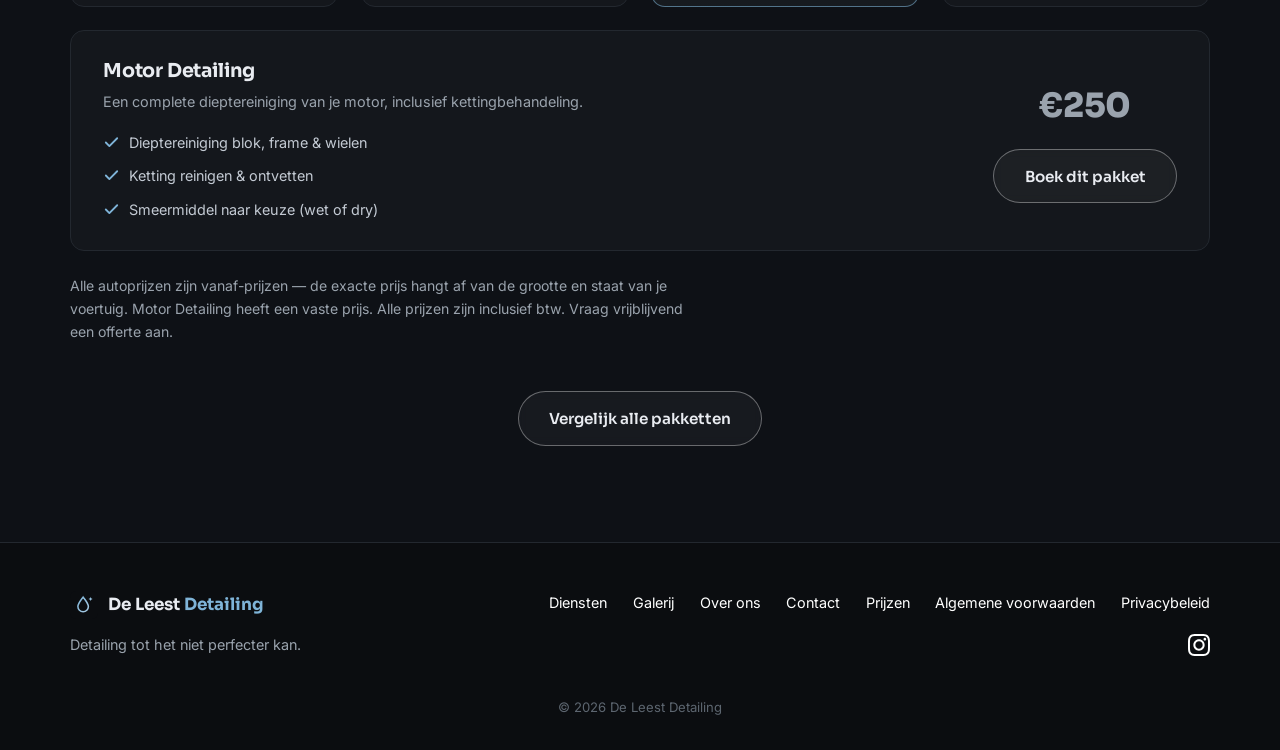
==== commit e4d4fa99: "Add SEO: meta tags, structured data, sitemap and robots.txt" ====
--- a/index.html
+++ b/index.html
@@ -4,14 +4,65 @@
   <meta charset="UTF-8">
   <meta name="viewport" content="width=device-width, initial-scale=1.0, viewport-fit=cover">
   <meta name="theme-color" content="#0b0d10">
-  <title>De Leest Detailing — Premium Car &amp; Motorcycle Detailing</title>
-  <meta name="description" content="High-end detailing for cars and motorcycles. Cleaning, polishing and ceramic coating — finished until it could not be more perfect.">
+  <title data-i18n="meta.title.home">Auto &amp; Motor Detailing in Lieshout | De Leest Detailing</title>
+  <meta name="description" data-i18n-content="meta.description.home"
+        content="Premium auto detailing en motor detailing in Lieshout, regio Eindhoven. Polijsten, keramische coating en dieptereiniging — perfectie in elk detail.">
+  <link rel="canonical" href="https://deleestdetailing.nl/">
+  <meta property="og:type" content="website">
+  <meta property="og:url" content="https://deleestdetailing.nl/">
+  <meta property="og:title" content="De Leest Detailing — Auto &amp; Motor Detailing in Lieshout">
+  <meta property="og:description" content="Premium auto detailing en motor detailing in Lieshout, regio Eindhoven. Polijsten, keramische coating en dieptereiniging — perfectie in elk detail.">
+  <meta property="og:locale" content="nl_NL">
+  <meta property="og:image" content="https://deleestdetailing.nl/assets/img/pc-ipad/hero/hero.jpg">
+  <meta name="twitter:card" content="summary_large_image">
+  <meta name="twitter:title" content="De Leest Detailing — Auto &amp; Motor Detailing in Lieshout">
+  <meta name="twitter:description" content="Premium auto detailing en motor detailing in Lieshout, regio Eindhoven. Polijsten, keramische coating en dieptereiniging — perfectie in elk detail.">
+  <meta name="twitter:image" content="https://deleestdetailing.nl/assets/img/pc-ipad/hero/hero.jpg">
   <link rel="icon" type="image/svg+xml" href="assets/favicon.svg">
   <script>document.documentElement.classList.add('js');</script>
   <link rel="preconnect" href="https://fonts.googleapis.com">
   <link rel="preconnect" href="https://fonts.gstatic.com" crossorigin>
   <link href="https://fonts.googleapis.com/css2?family=Sora:wght@400;600;700;800&family=Inter:wght@400;500;600&display=swap" rel="stylesheet">
   <link rel="stylesheet" href="css/style.css">
+  <script type="application/ld+json">
+  {
+    "@context": "https://schema.org",
+    "@type": "AutoWash",
+    "name": "De Leest Detailing",
+    "description": "Premium auto detailing en motor detailing in Lieshout, regio Eindhoven. Polijsten, keramische coating en dieptereiniging — perfectie in elk detail.",
+    "url": "https://deleestdetailing.nl/",
+    "telephone": "+31620781765",
+    "email": "info@deleestdetailing.nl",
+    "priceRange": "€€",
+    "currenciesAccepted": "EUR",
+    "image": "https://deleestdetailing.nl/assets/img/pc-ipad/hero/hero.jpg",
+    "address": {
+      "@type": "PostalAddress",
+      "streetAddress": "Molenstraat 44",
+      "postalCode": "5737 BW",
+      "addressLocality": "Lieshout",
+      "addressRegion": "Noord-Brabant",
+      "addressCountry": "NL"
+    },
+    "geo": {
+      "@type": "GeoCoordinates",
+      "latitude": 51.5150329,
+      "longitude": 5.5919162
+    },
+    "openingHoursSpecification": [
+      {
+        "@type": "OpeningHoursSpecification",
+        "dayOfWeek": ["Monday", "Tuesday", "Wednesday", "Thursday", "Friday"],
+        "opens": "08:30",
+        "closes": "17:30"
+      }
+    ],
+    "areaServed": [
+      "Lieshout", "Laarbeek", "Beek en Donk", "Aarle-Rixtel", "Mariahout",
+      "Eindhoven", "Helmond", "Veghel", "Uden", "Best", "Son en Breugel"
+    ]
+  }
+  </script>
 </head>
 <body>
 
@@ -64,7 +115,7 @@
       <div class="container hero-content">
         <p class="kicker reveal" data-i18n="hero.kicker">Premium detailing — cars &amp; motorcycles</p>
         <h1 class="reveal" data-i18n="hero.title">Perfection in every detail.</h1>
-        <p class="hero-sub reveal" data-i18n="hero.subtitle">High-end detailing for cars and motorcycles. Cleaned, polished and protected — until it could not be more perfect.</p>
+        <p class="hero-sub reveal" data-i18n="hero.subtitle">Auto detailing en motor detailing op het hoogste niveau in Lieshout, regio Eindhoven. Gereinigd, gepolijst en beschermd met keramische coating — tot het niet perfecter kan.</p>
         <div class="hero-ctas reveal">
           <a href="#contactForm" class="btn btn-primary" data-i18n="hero.ctaPrimary">Get in touch</a>
           <a href="#services" class="btn btn-ghost" data-i18n="hero.ctaSecondary">View services</a>
@@ -77,14 +128,14 @@
       <div class="container">
         <p class="kicker reveal" data-i18n="services.kicker">What we do</p>
         <h2 class="reveal" data-i18n="services.title">Our services</h2>
-        <p class="section-intro reveal" data-i18n="services.intro">This is our base offering — more specialist services will follow. Every treatment is carried out by hand, with premium products and an obsession for the end result.</p>
+        <p class="section-intro reveal" data-i18n="services.intro">Van interieurreiniging en een grondige handwas tot polijsten en keramische coating — elke behandeling voeren we met de hand uit, met premium producten en een obsessie voor het eindresultaat. Bekijk onze pakketten en prijzen voor het complete aanbod.</p>
 
         <h3 class="group-title reveal" data-i18n="cars.groupTitle">For your car</h3>
         <div class="moto-block">
           <div class="moto-media reveal">
             <picture>
               <source media="(max-width: 767px)" srcset="assets/img/mobile/services/car.jpg">
-              <img src="assets/img/pc-ipad/services/car.jpg" alt="Red Ferrari with a flawless glossy finish" loading="lazy">
+              <img src="assets/img/pc-ipad/services/car.jpg" alt="Rode Ferrari met vlekkeloos glanzende lak na polijsten — auto detailing Lieshout" loading="lazy">
             </picture>
           </div>
           <div class="card-grid">
@@ -117,7 +168,7 @@
           <div class="moto-media reveal">
             <picture>
               <source media="(max-width: 767px)" srcset="assets/img/mobile/services/motorcycle.jpg">
-              <img src="assets/img/pc-ipad/services/motorcycle.jpg" alt="Detailed motorcycle in evening light" loading="lazy">
+              <img src="assets/img/pc-ipad/services/motorcycle.jpg" alt="Motor na een complete detailingbehandeling in avondlicht — motor detailing Lieshout" loading="lazy">
             </picture>
           </div>
           <div class="moto-body">
@@ -161,7 +212,7 @@
                     data-images-mobile="assets/img/mobile/gallery/result-01/01.jpg,assets/img/mobile/gallery/result-01/02.jpg,assets/img/mobile/gallery/result-01/03.jpg">
               <picture>
                 <source media="(max-width: 767px)" srcset="assets/img/mobile/gallery/result-01/01.jpg">
-                <img src="assets/img/pc-ipad/gallery/result-01/01.jpg" alt="Sports car with glossy finish" loading="lazy">
+                <img src="assets/img/pc-ipad/gallery/result-01/01.jpg" alt="Sportwagen met glanzende lak na detailing" loading="lazy">
               </picture>
             </button>
           </figure>
@@ -171,7 +222,7 @@
                     data-images-mobile="assets/img/mobile/gallery/result-02/01.jpg,assets/img/mobile/gallery/result-02/02.jpg,assets/img/mobile/gallery/result-02/03.jpg">
               <picture>
                 <source media="(max-width: 767px)" srcset="assets/img/mobile/gallery/result-02/01.jpg">
-                <img src="assets/img/pc-ipad/gallery/result-02/01.jpg" alt="Detailed black car front" loading="lazy">
+                <img src="assets/img/pc-ipad/gallery/result-02/01.jpg" alt="Zwarte auto na een complete detailbehandeling" loading="lazy">
               </picture>
             </button>
           </figure>
@@ -181,7 +232,7 @@
                     data-images-mobile="assets/img/mobile/gallery/result-03/01.jpg,assets/img/mobile/gallery/result-03/02.jpg,assets/img/mobile/gallery/result-03/03.jpg">
               <picture>
                 <source media="(max-width: 767px)" srcset="assets/img/mobile/gallery/result-03/01.jpg">
-                <img src="assets/img/pc-ipad/gallery/result-03/01.jpg" alt="Motorcycle at sunset after a full detail" loading="lazy">
+                <img src="assets/img/pc-ipad/gallery/result-03/01.jpg" alt="Motor bij zonsondergang na een full detail" loading="lazy">
               </picture>
             </button>
           </figure>
@@ -191,7 +242,7 @@
                     data-images-mobile="assets/img/mobile/gallery/result-04/01.jpg,assets/img/mobile/gallery/result-04/02.jpg,assets/img/mobile/gallery/result-04/03.jpg">
               <picture>
                 <source media="(max-width: 767px)" srcset="assets/img/mobile/gallery/result-04/01.jpg">
-                <img src="assets/img/pc-ipad/gallery/result-04/01.jpg" alt="White sports car with clean lines" loading="lazy">
+                <img src="assets/img/pc-ipad/gallery/result-04/01.jpg" alt="Witte sportwagen met strakke lijnen na detailing" loading="lazy">
               </picture>
             </button>
           </figure>
@@ -201,7 +252,7 @@
                     data-images-mobile="assets/img/mobile/gallery/result-05/01.jpg,assets/img/mobile/gallery/result-05/02.jpg,assets/img/mobile/gallery/result-05/03.jpg">
               <picture>
                 <source media="(max-width: 767px)" srcset="assets/img/mobile/gallery/result-05/01.jpg">
-                <img src="assets/img/pc-ipad/gallery/result-05/01.jpg" alt="Motorcycle being washed and detailed" loading="lazy">
+                <img src="assets/img/pc-ipad/gallery/result-05/01.jpg" alt="Motor wordt gewassen en gedetailleerd" loading="lazy">
               </picture>
             </button>
           </figure>
@@ -211,7 +262,7 @@
                     data-images-mobile="assets/img/mobile/gallery/result-06/01.jpg,assets/img/mobile/gallery/result-06/02.jpg,assets/img/mobile/gallery/result-06/03.jpg">
               <picture>
                 <source media="(max-width: 767px)" srcset="assets/img/mobile/gallery/result-06/01.jpg">
-                <img src="assets/img/pc-ipad/gallery/result-06/01.jpg" alt="Car paintwork reflecting light after polishing" loading="lazy">
+                <img src="assets/img/pc-ipad/gallery/result-06/01.jpg" alt="Autolak reflecteert het licht na polijsten" loading="lazy">
               </picture>
             </button>
           </figure>
@@ -221,7 +272,7 @@
                     data-images-mobile="assets/img/mobile/gallery/result-07/01.jpg,assets/img/mobile/gallery/result-07/02.jpg,assets/img/mobile/gallery/result-07/03.jpg">
               <picture>
                 <source media="(max-width: 767px)" srcset="assets/img/mobile/gallery/result-07/01.jpg">
-                <img src="assets/img/pc-ipad/gallery/result-07/01.jpg" alt="Blue sports car with ceramic-coated shine" loading="lazy">
+                <img src="assets/img/pc-ipad/gallery/result-07/01.jpg" alt="Blauwe sportwagen met glans van keramische coating" loading="lazy">
               </picture>
             </button>
           </figure>
@@ -231,7 +282,7 @@
                     data-images-mobile="assets/img/mobile/gallery/result-08/01.jpg,assets/img/mobile/gallery/result-08/02.jpg,assets/img/mobile/gallery/result-08/03.jpg">
               <picture>
                 <source media="(max-width: 767px)" srcset="assets/img/mobile/gallery/result-08/01.jpg">
-                <img src="assets/img/pc-ipad/gallery/result-08/01.jpg" alt="Motorcycle parked after a full detail" loading="lazy">
+                <img src="assets/img/pc-ipad/gallery/result-08/01.jpg" alt="Motor na een complete detailingbehandeling" loading="lazy">
               </picture>
             </button>
           </figure>
@@ -245,8 +296,8 @@
         <div class="about-body">
           <p class="kicker reveal" data-i18n="about.kicker">Our standard</p>
           <h2 class="reveal" data-i18n="about.title">Good enough is not good enough.</h2>
-          <p class="reveal" data-i18n="about.p1">Detailing is not a quick wash — it's craftsmanship. We take the time it takes, work panel by panel and check every result under the light before we call it done.</p>
-          <p class="reveal" data-i18n="about.p2">Whether it's your daily driver, your pride-and-joy sports car or your motorcycle: it gets the same obsessive attention, until it could not be more perfect.</p>
+          <p class="reveal" data-i18n="about.p1">Detailing is geen snelle wasbeurt — het is vakmanschap. In onze werkplaats in Lieshout nemen we de tijd die nodig is, werken we paneel voor paneel en controleren we elk resultaat onder het licht voordat het voor ons klaar is.</p>
+          <p class="reveal" data-i18n="about.p2">Of het nu je daily driver is, je geliefde sportwagen of je motor: alles krijgt dezelfde obsessieve aandacht. Klanten uit de hele regio — Eindhoven, Helmond, Veghel, Uden en omgeving — vinden ons in Lieshout.</p>
           <ul class="standards reveal">
             <li><strong data-i18n="about.s1t">Hand-finished</strong><span data-i18n="about.s1d">Every vehicle, every time</span></li>
             <li><strong data-i18n="about.s2t">Premium products</strong><span data-i18n="about.s2d">Paint-safe and proven</span></li>
@@ -257,7 +308,7 @@
         <div class="about-media reveal">
           <picture>
             <source media="(max-width: 767px)" srcset="assets/img/mobile/about/about.jpg">
-            <img src="assets/img/pc-ipad/about/about.jpg" alt="Freshly detailed sports car with deep gloss" loading="lazy">
+            <img src="assets/img/pc-ipad/about/about.jpg" alt="Vers gepolijste sportwagen met diepe glans" loading="lazy">
           </picture>
         </div>
       </div>
@@ -269,7 +320,7 @@
         <div class="contact-body">
           <p class="kicker reveal" data-i18n="contact.kicker">Contact</p>
           <h2 class="reveal" data-i18n="contact.title">Ask us anything.</h2>
-          <p class="reveal" data-i18n="contact.p1">Have a specific question about detailing your car or motorcycle? Not sure which treatment fits your vehicle? Send us a message — we're happy to think along with you.</p>
+          <p class="reveal" data-i18n="contact.p1">Heb je een vraag over detailing van je auto of motor, over polijsten of keramische coating? Twijfel je welke behandeling bij je voertuig past? Stuur ons een bericht — we denken graag met je mee.</p>
           <p class="contact-note reveal" data-i18n="contact.note">We reply as quickly as possible, usually within one working day.</p>
           <div class="hours reveal">
             <h3 class="hours-title" data-i18n="hours.title">Opening hours</h3>
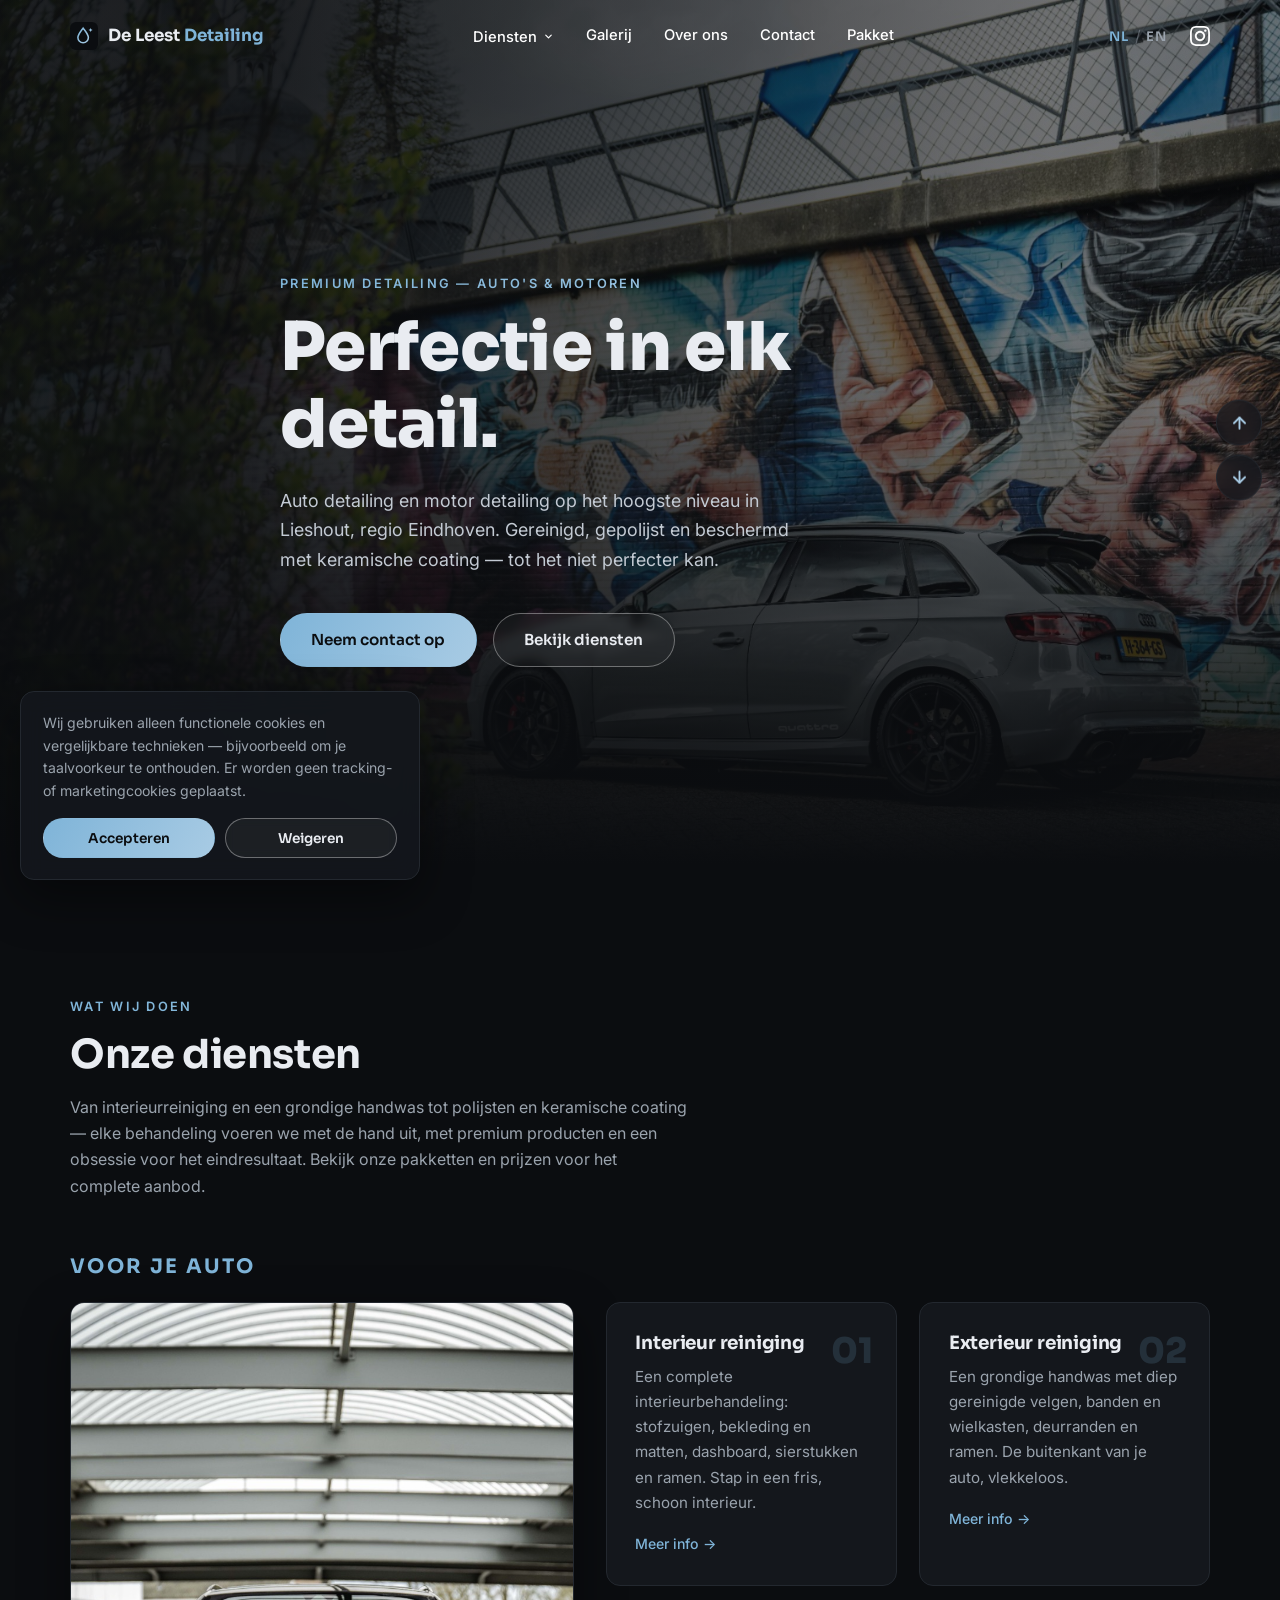
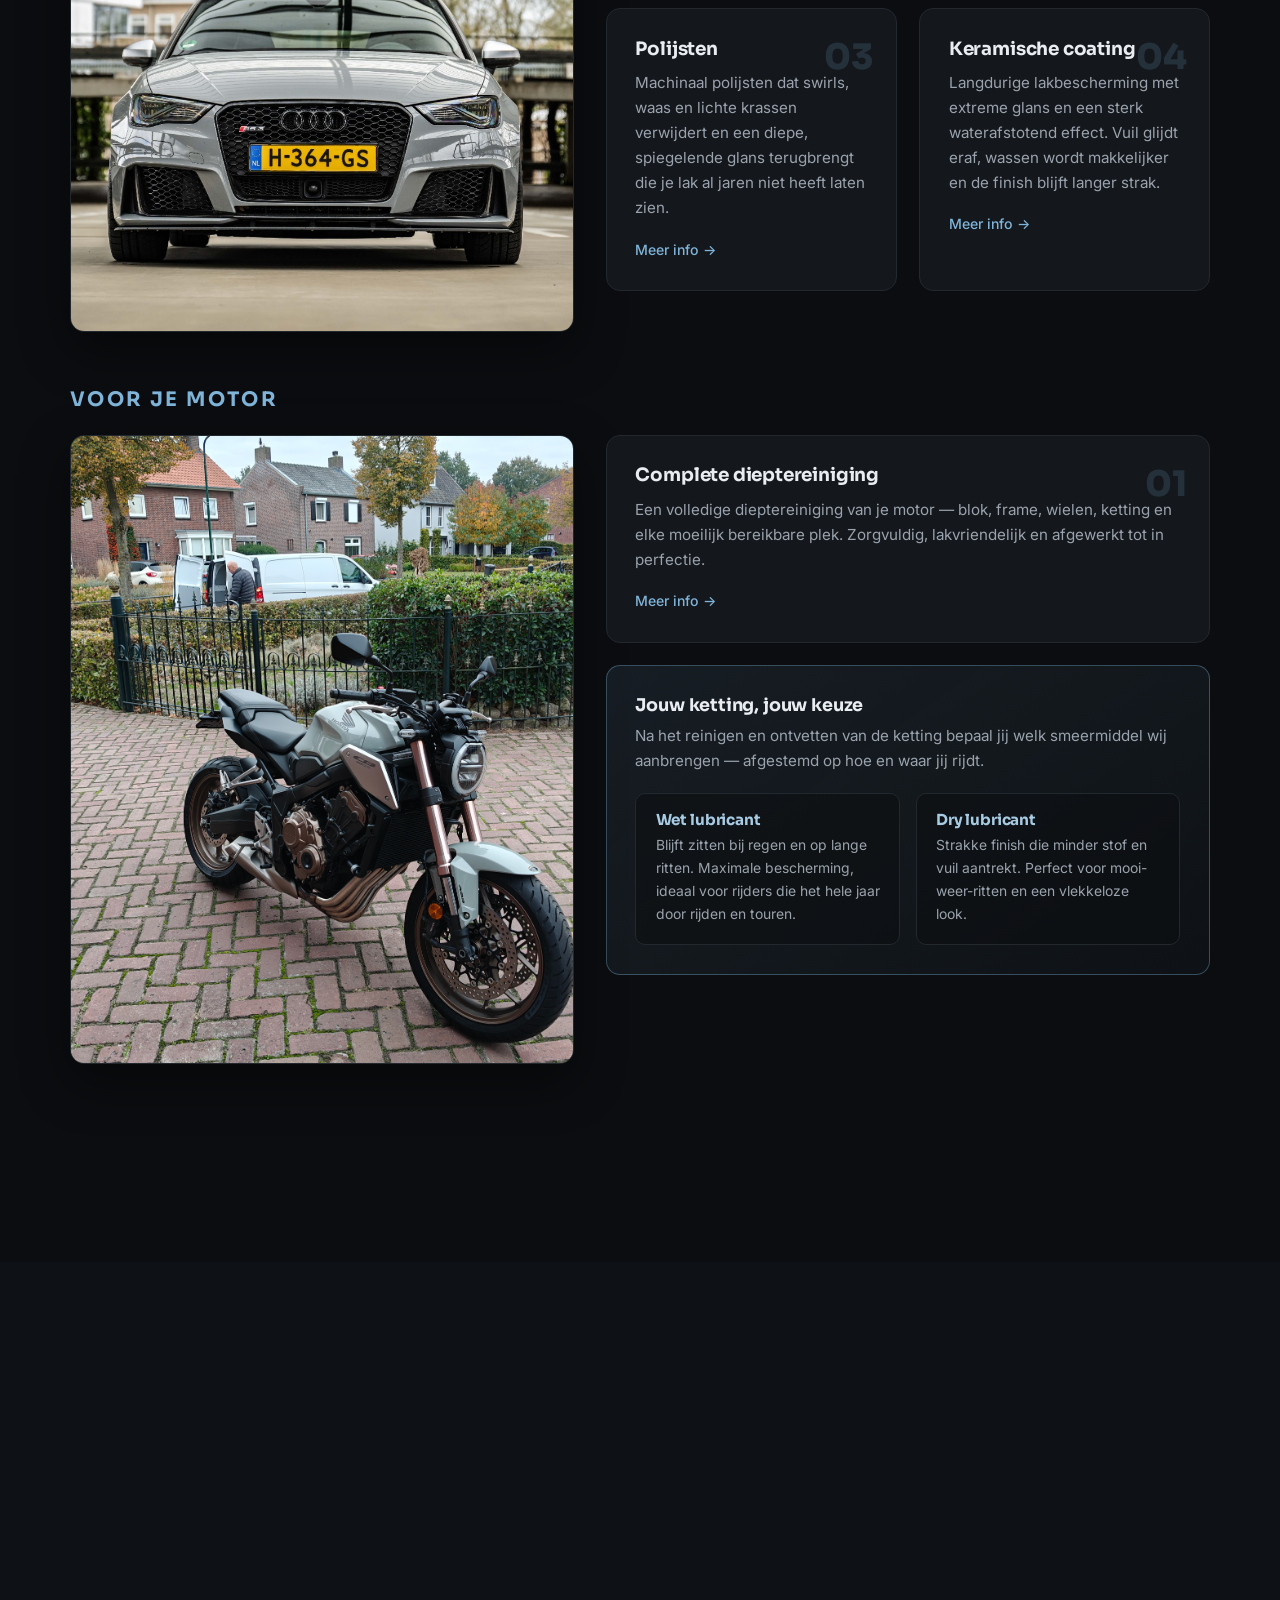
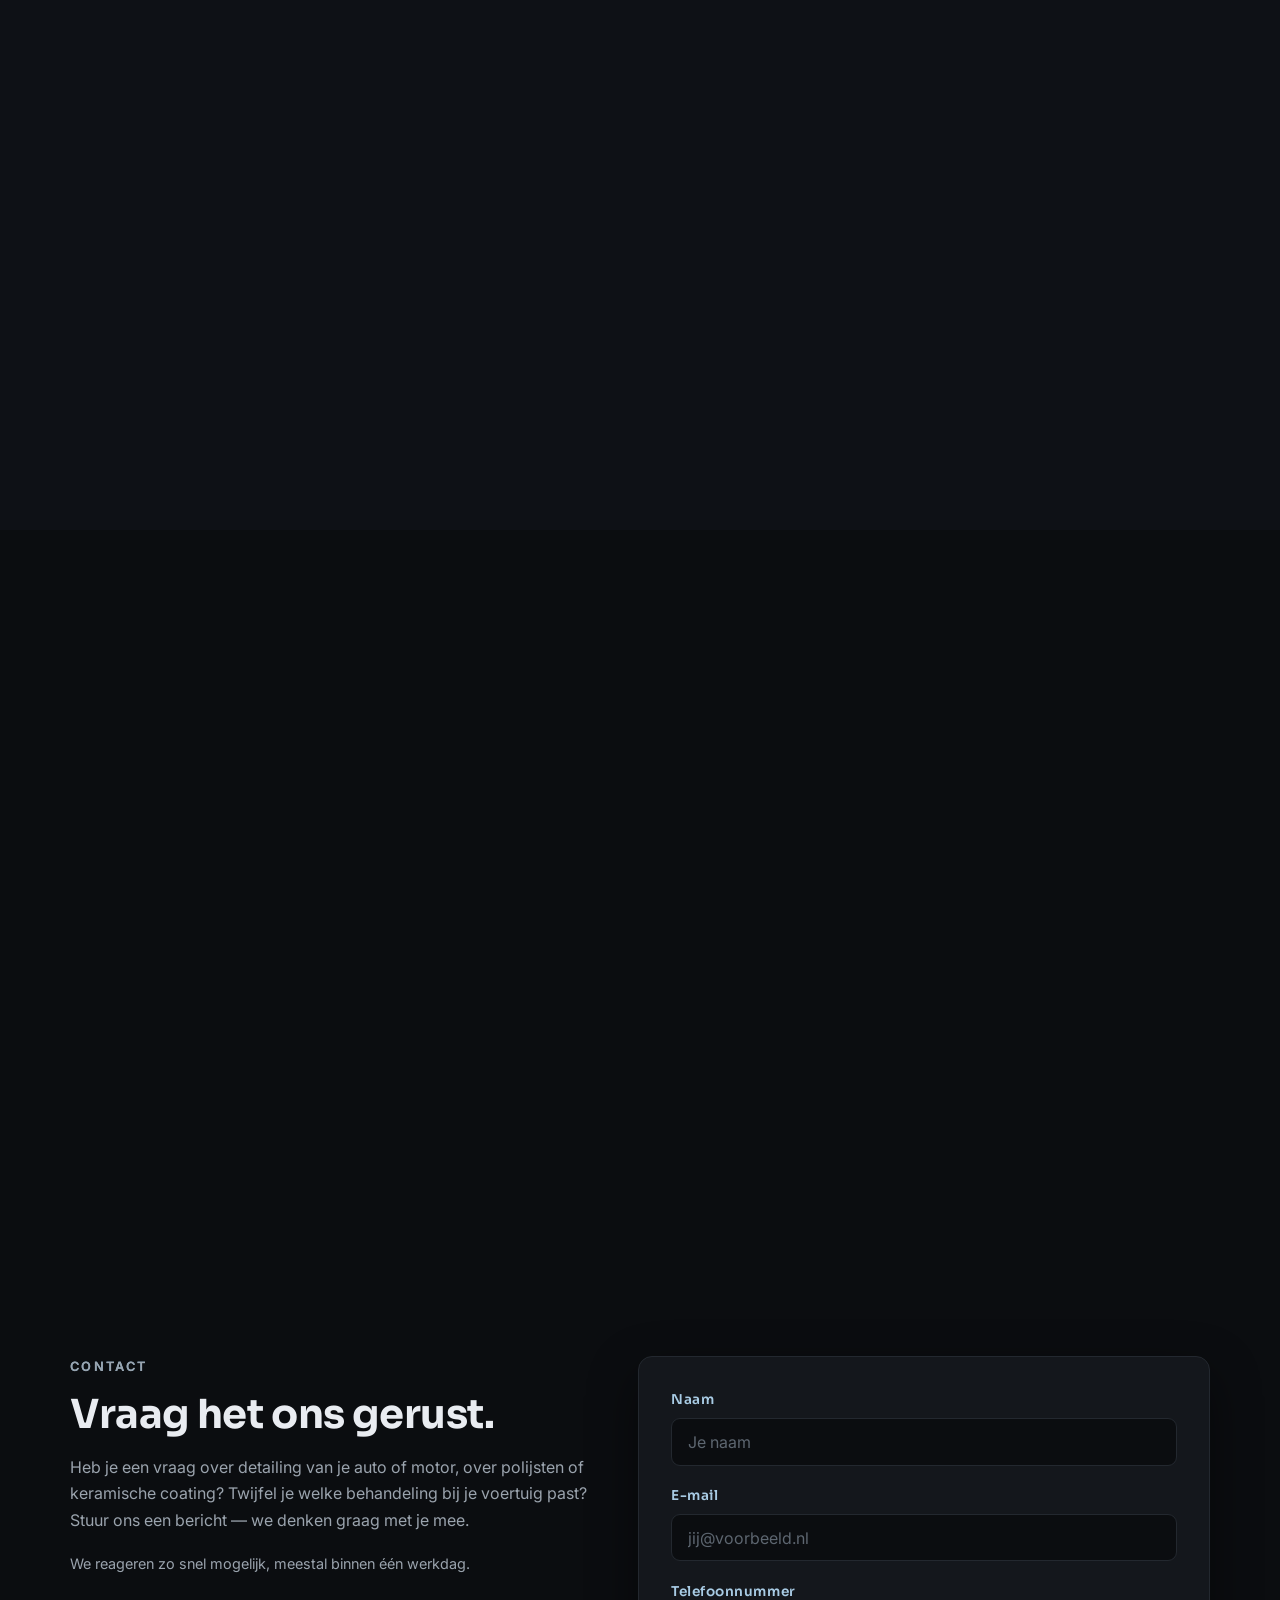
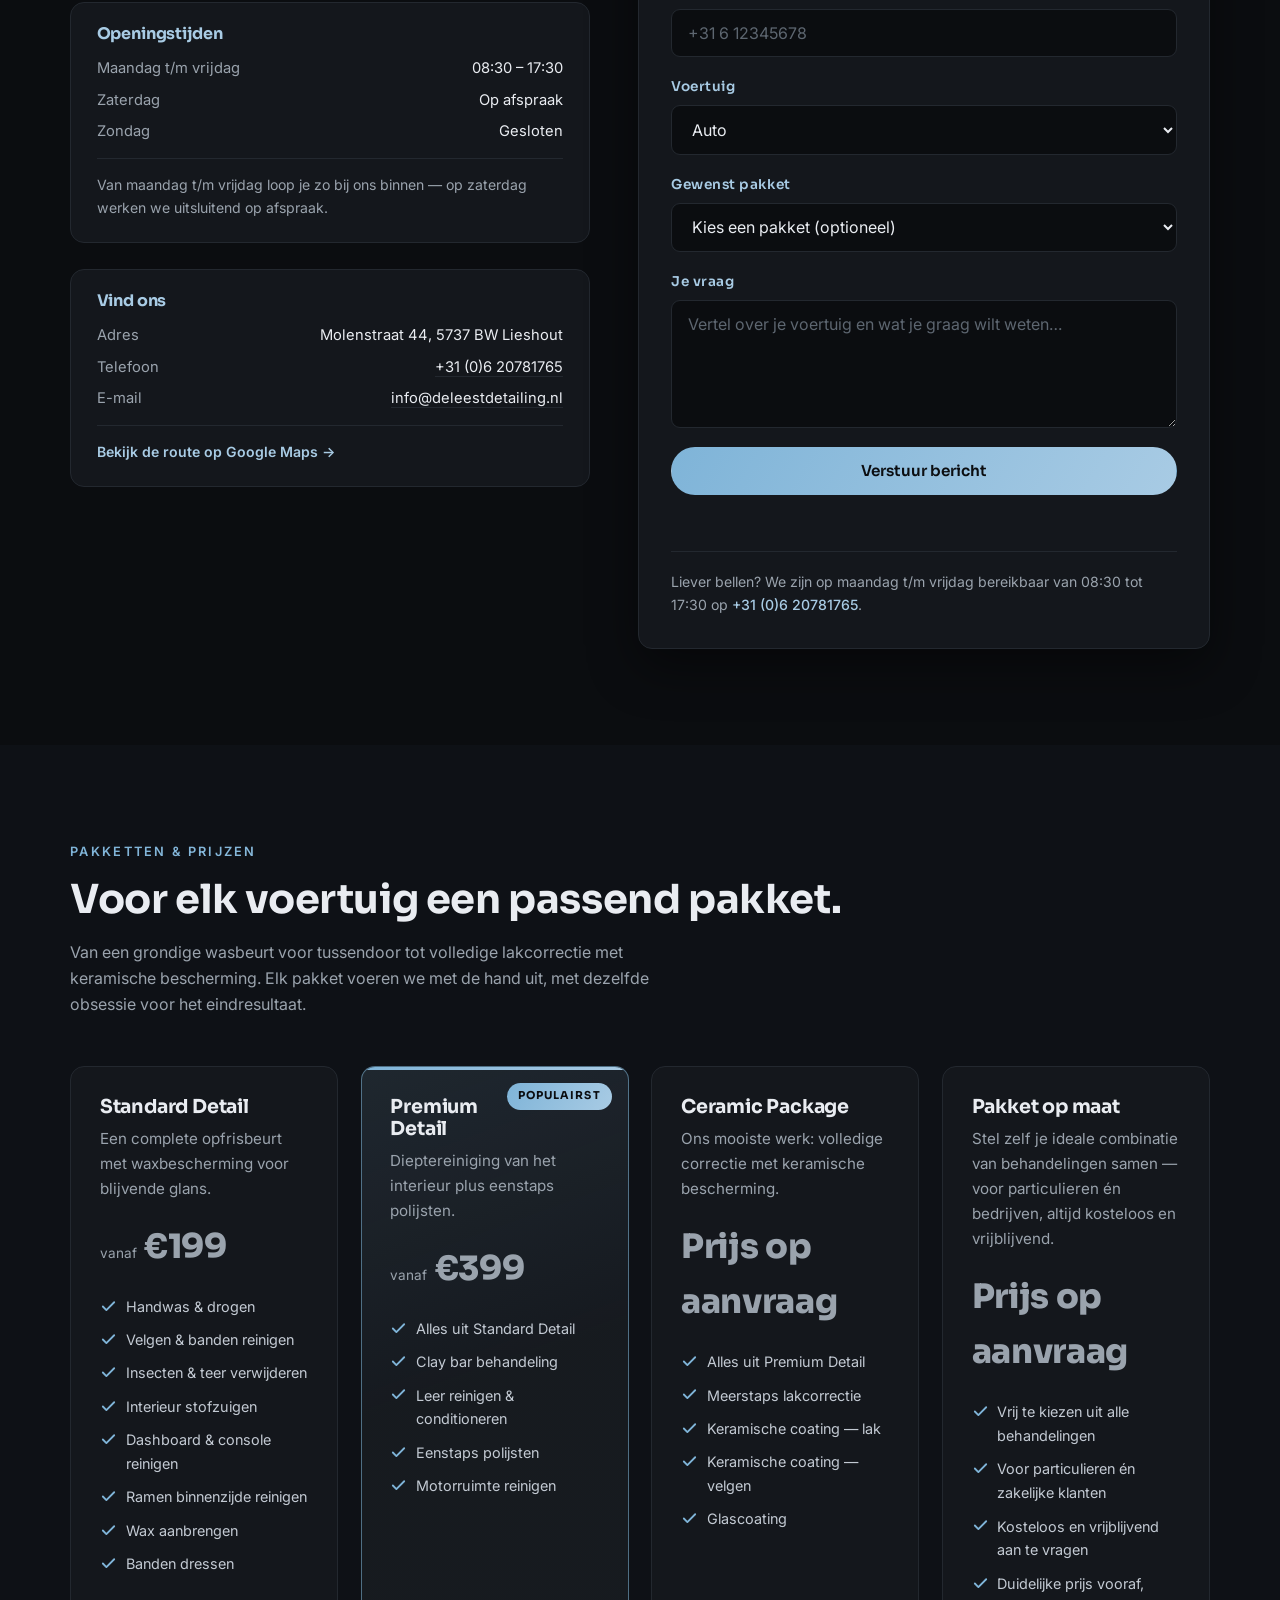
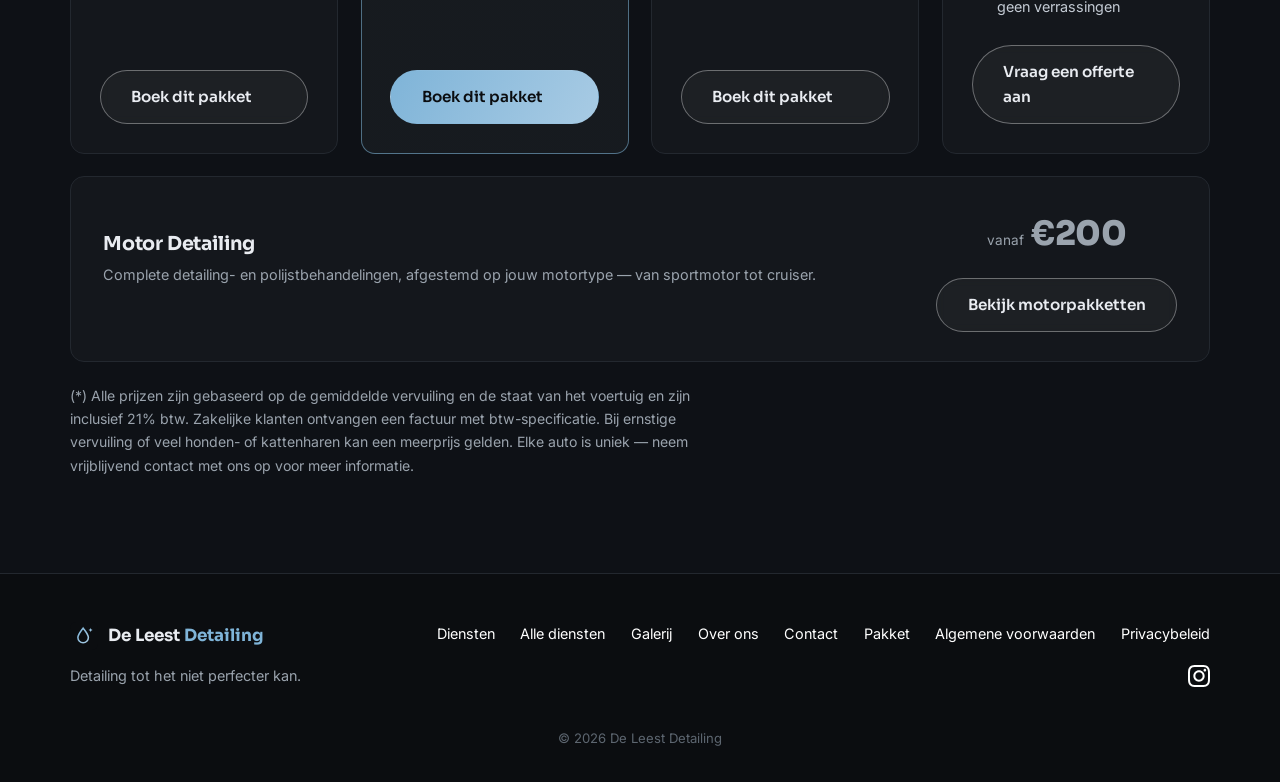
==== commit c2a1406b: "Add detailed services page with pricing, rework packages and site content - New diensten.html: per-s" ====
--- a/index.html
+++ b/index.html
@@ -75,11 +75,27 @@
       </a>
 
       <nav class="main-nav" id="mainNav" aria-label="Main navigation">
-        <a href="#services" data-i18n="nav.services">Services</a>
-        <a href="#gallery" data-i18n="nav.gallery">Gallery</a>
-        <a href="#about" data-i18n="nav.about">About</a>
+        <div class="nav-dropdown">
+          <button type="button" class="nav-dropdown-toggle" aria-expanded="false" aria-haspopup="true"><span data-i18n="nav.services">Diensten</span><svg viewBox="0 0 24 24" fill="none" stroke="currentColor" stroke-width="2.6" stroke-linecap="round" stroke-linejoin="round" aria-hidden="true"><path d="M6 9l6 6 6-6"/></svg></button>
+          <div class="nav-dropdown-panel">
+            <a class="nav-dropdown-all" href="diensten.html" data-i18n="nav.allServices">Alle diensten</a>
+            <p class="nav-dropdown-group" data-i18n="nav.group.interieur">Interieur</p>
+            <a href="diensten.html#interieur-reinigen" data-i18n="nav.d.interieur">Interieur Reinigen</a>
+            <a href="diensten.html#vlekken-verwijderen" data-i18n="nav.d.vlekken">Vlekken verwijderen autobekleding</a>
+            <p class="nav-dropdown-group" data-i18n="nav.group.exterieur">Exterieur</p>
+            <a href="diensten.html#handwassen" data-i18n="nav.d.handwassen">Handwassen &amp; Beschermen</a>
+            <a href="diensten.html#polijsten" data-i18n="nav.d.polijsten">Polijsten &amp; Glansherstel</a>
+            <a href="diensten.html#keramische-coating" data-i18n="nav.d.coating">Keramische Coating</a>
+            <a href="diensten.html#cabrio-dak" data-i18n="nav.d.cabrio">Cabriodak reinigen &amp; impregneren</a>
+            <p class="nav-dropdown-group" data-i18n="nav.group.extra">Aanvullend</p>
+            <a href="diensten.html#motor-detailing" data-i18n="nav.d.motor">Motor Detailing</a>
+            <a href="diensten.html#lakdiktemeting" data-i18n="nav.d.lakdikte">Lakdiktemeting</a>
+          </div>
+        </div>
+        <a href="#gallery" data-i18n="nav.gallery">Galerij</a>
+        <a href="#about" data-i18n="nav.about">Over ons</a>
         <a href="#contactForm" data-i18n="nav.contact">Contact</a>
-        <a href="#pricing" data-i18n="nav.pricing">Prijzen</a>
+        <a href="#pricing" data-i18n="nav.pricing">Pakket</a>
       </nav>
 
       <div class="header-actions">
@@ -113,12 +129,12 @@
       </div>
       <div class="hero-overlay" aria-hidden="true"></div>
       <div class="container hero-content">
-        <p class="kicker reveal" data-i18n="hero.kicker">Premium detailing — cars &amp; motorcycles</p>
-        <h1 class="reveal" data-i18n="hero.title">Perfection in every detail.</h1>
+        <p class="kicker reveal" data-i18n="hero.kicker">Premium detailing — auto's &amp; motoren</p>
+        <h1 class="reveal" data-i18n="hero.title">Perfectie in elk detail.</h1>
         <p class="hero-sub reveal" data-i18n="hero.subtitle">Auto detailing en motor detailing op het hoogste niveau in Lieshout, regio Eindhoven. Gereinigd, gepolijst en beschermd met keramische coating — tot het niet perfecter kan.</p>
         <div class="hero-ctas reveal">
-          <a href="#contactForm" class="btn btn-primary" data-i18n="hero.ctaPrimary">Get in touch</a>
-          <a href="#services" class="btn btn-ghost" data-i18n="hero.ctaSecondary">View services</a>
+          <a href="#contactForm" class="btn btn-primary" data-i18n="hero.ctaPrimary">Neem contact op</a>
+          <a href="#services" class="btn btn-ghost" data-i18n="hero.ctaSecondary">Bekijk diensten</a>
         </div>
       </div>
     </section>
@@ -126,11 +142,11 @@
     <!-- ===== Services: Cars ===== -->
     <section class="section" id="services">
       <div class="container">
-        <p class="kicker reveal" data-i18n="services.kicker">What we do</p>
-        <h2 class="reveal" data-i18n="services.title">Our services</h2>
+        <p class="kicker reveal" data-i18n="services.kicker">Wat wij doen</p>
+        <h2 class="reveal" data-i18n="services.title">Onze diensten</h2>
         <p class="section-intro reveal" data-i18n="services.intro">Van interieurreiniging en een grondige handwas tot polijsten en keramische coating — elke behandeling voeren we met de hand uit, met premium producten en een obsessie voor het eindresultaat. Bekijk onze pakketten en prijzen voor het complete aanbod.</p>
 
-        <h3 class="group-title reveal" data-i18n="cars.groupTitle">For your car</h3>
+        <h3 class="group-title reveal" data-i18n="cars.groupTitle">Voor je auto</h3>
         <div class="moto-block">
           <div class="moto-media reveal">
             <picture>
@@ -141,29 +157,33 @@
           <div class="card-grid">
             <article class="card card-flat reveal">
               <span class="card-num" aria-hidden="true">01</span>
-              <h4 data-i18n="clean.int.title">Interior cleaning</h4>
-              <p data-i18n="clean.int.desc">A complete interior treatment: vacuuming, upholstery and carpets, dashboard, trim and glass. Step into a fresh, clean cabin.</p>
+              <h4 data-i18n="clean.int.title">Interieur reiniging</h4>
+              <p data-i18n="clean.int.desc">Een complete interieurbehandeling: stofzuigen, bekleding en matten, dashboard, sierstukken en ramen. Stap in een fris, schoon interieur.</p>
+              <p class="card-more"><a href="diensten.html#interieur-reinigen" data-i18n="svc.more">Meer info →</a></p>
             </article>
             <article class="card card-flat reveal">
               <span class="card-num" aria-hidden="true">02</span>
-              <h4 data-i18n="clean.ext.title">Exterior cleaning</h4>
-              <p data-i18n="clean.ext.desc">A thorough hand wash with deep-cleaned rims, tyres and wheel arches, door shuts and windows. The outside of your car, spotless.</p>
+              <h4 data-i18n="clean.ext.title">Exterieur reiniging</h4>
+              <p data-i18n="clean.ext.desc">Een grondige handwas met diep gereinigde velgen, banden en wielkasten, deurranden en ramen. De buitenkant van je auto, vlekkeloos.</p>
+              <p class="card-more"><a href="diensten.html#handwassen" data-i18n="svc.more">Meer info →</a></p>
             </article>
             <article class="card card-flat reveal">
               <span class="card-num" aria-hidden="true">03</span>
-              <h4 data-i18n="cars.polish.title">Polishing</h4>
-              <p data-i18n="cars.polish.desc">Machine polishing that removes swirls, haze and light scratches, bringing back a deep, mirror-like gloss your paintwork hasn't shown in years.</p>
+              <h4 data-i18n="cars.polish.title">Polijsten</h4>
+              <p data-i18n="cars.polish.desc">Machinaal polijsten dat swirls, waas en lichte krassen verwijdert en een diepe, spiegelende glans terugbrengt die je lak al jaren niet heeft laten zien.</p>
+              <p class="card-more"><a href="diensten.html#polijsten" data-i18n="svc.more">Meer info →</a></p>
             </article>
             <article class="card card-flat reveal">
               <span class="card-num" aria-hidden="true">04</span>
-              <h4 data-i18n="cars.ceramic.title">Ceramic coating</h4>
-              <p data-i18n="cars.ceramic.desc">Long-lasting paint protection with extreme gloss and a strong hydrophobic effect. Dirt slides off, washing gets easier, and the finish stays sharper for longer.</p>
+              <h4 data-i18n="cars.ceramic.title">Keramische coating</h4>
+              <p data-i18n="cars.ceramic.desc">Langdurige lakbescherming met extreme glans en een sterk waterafstotend effect. Vuil glijdt eraf, wassen wordt makkelijker en de finish blijft langer strak.</p>
+              <p class="card-more"><a href="diensten.html#keramische-coating" data-i18n="svc.more">Meer info →</a></p>
             </article>
           </div>
         </div>
 
         <!-- ===== Services: Motorcycles ===== -->
-        <h3 class="group-title reveal" data-i18n="moto.groupTitle">For your motorcycle</h3>
+        <h3 class="group-title reveal" data-i18n="moto.groupTitle">Voor je motor</h3>
         <div class="moto-block">
           <div class="moto-media reveal">
             <picture>
@@ -174,20 +194,21 @@
           <div class="moto-body">
             <article class="card card-flat reveal">
               <span class="card-num" aria-hidden="true">01</span>
-              <h4 data-i18n="moto.deep.title">Full deep clean</h4>
-              <p data-i18n="moto.deep.desc">A complete deep clean of your motorcycle — engine, frame, wheels, chain and every hard-to-reach spot. Careful, paint-safe and finished to perfection.</p>
+              <h4 data-i18n="moto.deep.title">Complete dieptereiniging</h4>
+              <p data-i18n="moto.deep.desc">Een volledige dieptereiniging van je motor — blok, frame, wielen, ketting en elke moeilijk bereikbare plek. Zorgvuldig, lakvriendelijk en afgewerkt tot in perfectie.</p>
+              <p class="card-more"><a href="diensten.html#motor-detailing" data-i18n="svc.more">Meer info →</a></p>
             </article>
             <div class="lube-box reveal">
-              <h4 data-i18n="moto.lube.title">Your chain, your choice</h4>
-              <p data-i18n="moto.lube.desc">After cleaning and degreasing the chain, you decide which lubricant we apply — matched to how and where you ride.</p>
+              <h4 data-i18n="moto.lube.title">Jouw ketting, jouw keuze</h4>
+              <p data-i18n="moto.lube.desc">Na het reinigen en ontvetten van de ketting bepaal jij welk smeermiddel wij aanbrengen — afgestemd op hoe en waar jij rijdt.</p>
               <div class="lube-options">
                 <div class="lube-option">
                   <h5 data-i18n="moto.lube.wet.title">Wet lubricant</h5>
-                  <p data-i18n="moto.lube.wet.desc">Stays put in rain and on long rides. Maximum protection, ideal for all-season and touring riders.</p>
+                  <p data-i18n="moto.lube.wet.desc">Blijft zitten bij regen en op lange ritten. Maximale bescherming, ideaal voor rijders die het hele jaar door rijden en touren.</p>
                 </div>
                 <div class="lube-option">
                   <h5 data-i18n="moto.lube.dry.title">Dry lubricant</h5>
-                  <p data-i18n="moto.lube.dry.desc">Clean finish that attracts less dust and dirt. Perfect for fair-weather riding and a spotless look.</p>
+                  <p data-i18n="moto.lube.dry.desc">Strakke finish die minder stof en vuil aantrekt. Perfect voor mooi-weer-ritten en een vlekkeloze look.</p>
                 </div>
               </div>
             </div>
@@ -195,7 +216,8 @@
         </div>
 
         <p class="services-pricing-cta reveal">
-          <a href="prijzen.html" class="btn btn-ghost" data-i18n="services.pricingCta">Bekijk pakketten &amp; prijzen</a>
+          <!-- Hidden while prijzen.html is disabled (2026-10-27): <a href="prijzen.html" class="btn btn-ghost" data-i18n="services.pricingCta">Bekijk pakketten &amp; prijzen</a> -->
+          <a href="diensten.html" class="btn btn-ghost" data-i18n="services.dienstenCta">Bekijk alle diensten in detail</a>
         </p>
       </div>
     </section>
@@ -203,11 +225,11 @@
     <!-- ===== Gallery ===== -->
     <section class="section section-alt" id="gallery">
       <div class="container">
-        <p class="kicker reveal" data-i18n="gallery.kicker">Recent work</p>
-        <h2 class="reveal" data-i18n="gallery.title">The results speak for themselves.</h2>
+        <p class="kicker reveal" data-i18n="gallery.kicker">Recent werk</p>
+        <h2 class="reveal" data-i18n="gallery.title">De resultaten spreken voor zich.</h2>
         <div class="gallery-grid">
           <figure class="reveal">
-            <button type="button" class="gallery-item" data-i18n-aria="gallery.open" aria-label="View more photos of this result"
+            <button type="button" class="gallery-item" data-i18n-aria="gallery.open" aria-label="Bekijk meer foto's van dit resultaat"
                     data-images="assets/img/pc-ipad/gallery/result-01/01.jpg,assets/img/pc-ipad/gallery/result-01/02.jpg,assets/img/pc-ipad/gallery/result-01/03.jpg"
                     data-images-mobile="assets/img/mobile/gallery/result-01/01.jpg,assets/img/mobile/gallery/result-01/02.jpg,assets/img/mobile/gallery/result-01/03.jpg">
               <picture>
@@ -217,7 +239,7 @@
             </button>
           </figure>
           <figure class="reveal">
-            <button type="button" class="gallery-item" data-i18n-aria="gallery.open" aria-label="View more photos of this result"
+            <button type="button" class="gallery-item" data-i18n-aria="gallery.open" aria-label="Bekijk meer foto's van dit resultaat"
                     data-images="assets/img/pc-ipad/gallery/result-02/01.jpg,assets/img/pc-ipad/gallery/result-02/02.jpg,assets/img/pc-ipad/gallery/result-02/03.jpg"
                     data-images-mobile="assets/img/mobile/gallery/result-02/01.jpg,assets/img/mobile/gallery/result-02/02.jpg,assets/img/mobile/gallery/result-02/03.jpg">
               <picture>
@@ -227,7 +249,7 @@
             </button>
           </figure>
           <figure class="reveal">
-            <button type="button" class="gallery-item" data-i18n-aria="gallery.open" aria-label="View more photos of this result"
+            <button type="button" class="gallery-item" data-i18n-aria="gallery.open" aria-label="Bekijk meer foto's van dit resultaat"
                     data-images="assets/img/pc-ipad/gallery/result-03/01.jpg,assets/img/pc-ipad/gallery/result-03/02.jpg,assets/img/pc-ipad/gallery/result-03/03.jpg"
                     data-images-mobile="assets/img/mobile/gallery/result-03/01.jpg,assets/img/mobile/gallery/result-03/02.jpg,assets/img/mobile/gallery/result-03/03.jpg">
               <picture>
@@ -237,7 +259,7 @@
             </button>
           </figure>
           <figure class="reveal">
-            <button type="button" class="gallery-item" data-i18n-aria="gallery.open" aria-label="View more photos of this result"
+            <button type="button" class="gallery-item" data-i18n-aria="gallery.open" aria-label="Bekijk meer foto's van dit resultaat"
                     data-images="assets/img/pc-ipad/gallery/result-04/01.jpg,assets/img/pc-ipad/gallery/result-04/02.jpg,assets/img/pc-ipad/gallery/result-04/03.jpg"
                     data-images-mobile="assets/img/mobile/gallery/result-04/01.jpg,assets/img/mobile/gallery/result-04/02.jpg,assets/img/mobile/gallery/result-04/03.jpg">
               <picture>
@@ -247,7 +269,7 @@
             </button>
           </figure>
           <figure class="reveal">
-            <button type="button" class="gallery-item" data-i18n-aria="gallery.open" aria-label="View more photos of this result"
+            <button type="button" class="gallery-item" data-i18n-aria="gallery.open" aria-label="Bekijk meer foto's van dit resultaat"
                     data-images="assets/img/pc-ipad/gallery/result-05/01.jpg,assets/img/pc-ipad/gallery/result-05/02.jpg,assets/img/pc-ipad/gallery/result-05/03.jpg"
                     data-images-mobile="assets/img/mobile/gallery/result-05/01.jpg,assets/img/mobile/gallery/result-05/02.jpg,assets/img/mobile/gallery/result-05/03.jpg">
               <picture>
@@ -257,7 +279,7 @@
             </button>
           </figure>
           <figure class="reveal">
-            <button type="button" class="gallery-item" data-i18n-aria="gallery.open" aria-label="View more photos of this result"
+            <button type="button" class="gallery-item" data-i18n-aria="gallery.open" aria-label="Bekijk meer foto's van dit resultaat"
                     data-images="assets/img/pc-ipad/gallery/result-06/01.jpg,assets/img/pc-ipad/gallery/result-06/02.jpg,assets/img/pc-ipad/gallery/result-06/03.jpg"
                     data-images-mobile="assets/img/mobile/gallery/result-06/01.jpg,assets/img/mobile/gallery/result-06/02.jpg,assets/img/mobile/gallery/result-06/03.jpg">
               <picture>
@@ -267,7 +289,7 @@
             </button>
           </figure>
           <figure class="reveal">
-            <button type="button" class="gallery-item" data-i18n-aria="gallery.open" aria-label="View more photos of this result"
+            <button type="button" class="gallery-item" data-i18n-aria="gallery.open" aria-label="Bekijk meer foto's van dit resultaat"
                     data-images="assets/img/pc-ipad/gallery/result-07/01.jpg,assets/img/pc-ipad/gallery/result-07/02.jpg,assets/img/pc-ipad/gallery/result-07/03.jpg"
                     data-images-mobile="assets/img/mobile/gallery/result-07/01.jpg,assets/img/mobile/gallery/result-07/02.jpg,assets/img/mobile/gallery/result-07/03.jpg">
               <picture>
@@ -277,7 +299,7 @@
             </button>
           </figure>
           <figure class="reveal">
-            <button type="button" class="gallery-item" data-i18n-aria="gallery.open" aria-label="View more photos of this result"
+            <button type="button" class="gallery-item" data-i18n-aria="gallery.open" aria-label="Bekijk meer foto's van dit resultaat"
                     data-images="assets/img/pc-ipad/gallery/result-08/01.jpg,assets/img/pc-ipad/gallery/result-08/02.jpg,assets/img/pc-ipad/gallery/result-08/03.jpg"
                     data-images-mobile="assets/img/mobile/gallery/result-08/01.jpg,assets/img/mobile/gallery/result-08/02.jpg,assets/img/mobile/gallery/result-08/03.jpg">
               <picture>
@@ -294,15 +316,15 @@
     <section class="section" id="about">
       <div class="container about-grid">
         <div class="about-body">
-          <p class="kicker reveal" data-i18n="about.kicker">Our standard</p>
-          <h2 class="reveal" data-i18n="about.title">Good enough is not good enough.</h2>
+          <p class="kicker reveal" data-i18n="about.kicker">Onze standaard</p>
+          <h2 class="reveal" data-i18n="about.title">Goed genoeg is niet goed genoeg.</h2>
           <p class="reveal" data-i18n="about.p1">Detailing is geen snelle wasbeurt — het is vakmanschap. In onze werkplaats in Lieshout nemen we de tijd die nodig is, werken we paneel voor paneel en controleren we elk resultaat onder het licht voordat het voor ons klaar is.</p>
           <p class="reveal" data-i18n="about.p2">Of het nu je daily driver is, je geliefde sportwagen of je motor: alles krijgt dezelfde obsessieve aandacht. Klanten uit de hele regio — Eindhoven, Helmond, Veghel, Uden en omgeving — vinden ons in Lieshout.</p>
           <ul class="standards reveal">
-            <li><strong data-i18n="about.s1t">Hand-finished</strong><span data-i18n="about.s1d">Every vehicle, every time</span></li>
-            <li><strong data-i18n="about.s2t">Premium products</strong><span data-i18n="about.s2d">Paint-safe and proven</span></li>
-            <li><strong data-i18n="about.s3t">Cars &amp; motorcycles</strong><span data-i18n="about.s3d">One high standard for both</span></li>
-            <li><strong data-i18n="about.s4t">Eye for detail</strong><span data-i18n="about.s4d">Checked until it's flawless</span></li>
+            <li><strong data-i18n="about.s1t">Met de hand afgewerkt</strong><span data-i18n="about.s1d">Elk voertuig, elke keer</span></li>
+            <li><strong data-i18n="about.s2t">Premium producten</strong><span data-i18n="about.s2d">Lakvriendelijk en bewezen</span></li>
+            <li><strong data-i18n="about.s3t">Auto's &amp; motoren</strong><span data-i18n="about.s3d">Eén hoge standaard voor beide</span></li>
+            <li><strong data-i18n="about.s4t">Oog voor detail</strong><span data-i18n="about.s4d">Gecontroleerd tot het foutloos is</span></li>
           </ul>
         </div>
         <div class="about-media reveal">
@@ -319,58 +341,58 @@
       <div class="container contact-grid">
         <div class="contact-body">
           <p class="kicker reveal" data-i18n="contact.kicker">Contact</p>
-          <h2 class="reveal" data-i18n="contact.title">Ask us anything.</h2>
+          <h2 class="reveal" data-i18n="contact.title">Vraag het ons gerust.</h2>
           <p class="reveal" data-i18n="contact.p1">Heb je een vraag over detailing van je auto of motor, over polijsten of keramische coating? Twijfel je welke behandeling bij je voertuig past? Stuur ons een bericht — we denken graag met je mee.</p>
-          <p class="contact-note reveal" data-i18n="contact.note">We reply as quickly as possible, usually within one working day.</p>
+          <p class="contact-note reveal" data-i18n="contact.note">We reageren zo snel mogelijk, meestal binnen één werkdag.</p>
           <div class="hours reveal">
-            <h3 class="hours-title" data-i18n="hours.title">Opening hours</h3>
+            <h3 class="hours-title" data-i18n="hours.title">Openingstijden</h3>
             <ul class="hours-list">
-              <li><span data-i18n="hours.monFri">Monday – Friday</span><span>08:30 – 17:30</span></li>
-              <li><span data-i18n="hours.sat">Saturday</span><span data-i18n="hours.satVal">By appointment</span></li>
-              <li><span data-i18n="hours.sun">Sunday</span><span data-i18n="hours.sunVal">Closed</span></li>
+              <li><span data-i18n="hours.monFri">Maandag t/m vrijdag</span><span>08:30 – 17:30</span></li>
+              <li><span data-i18n="hours.sat">Zaterdag</span><span data-i18n="hours.satVal">Op afspraak</span></li>
+              <li><span data-i18n="hours.sun">Zondag</span><span data-i18n="hours.sunVal">Gesloten</span></li>
             </ul>
-            <p class="hours-note" data-i18n="hours.note">During the week you're welcome to walk in anytime — on Saturdays we work by appointment only.</p>
+            <p class="hours-note" data-i18n="hours.note">Van maandag t/m vrijdag loop je zo bij ons binnen — op zaterdag werken we uitsluitend op afspraak.</p>
           </div>
           <div class="hours reveal">
-            <h3 class="hours-title" data-i18n="visit.title">Find us</h3>
+            <h3 class="hours-title" data-i18n="visit.title">Vind ons</h3>
             <ul class="hours-list contact-list">
-              <li><span data-i18n="visit.address">Address</span><span>Molenstraat 44, 5737 BW Lieshout</span></li>
-              <li><span data-i18n="visit.phone">Phone</span><span><a href="tel:+31620781765">+31 (0)6 20781765</a></span></li>
-              <li><span data-i18n="visit.mail">Email</span><span><a href="mailto:info@deleestdetailing.nl">info@deleestdetailing.nl</a></span></li>
+              <li><span data-i18n="visit.address">Adres</span><span>Molenstraat 44, 5737 BW Lieshout</span></li>
+              <li><span data-i18n="visit.phone">Telefoon</span><span><a href="tel:+31620781765">+31 (0)6 20781765</a></span></li>
+              <li><span data-i18n="visit.mail">E-mail</span><span><a href="mailto:info@deleestdetailing.nl">info@deleestdetailing.nl</a></span></li>
             </ul>
-            <p class="hours-note"><a class="maps-link" href="https://www.google.com/maps/search/?api=1&query=Molenstraat+44,+5737+BW+Lieshout" target="_blank" rel="noopener" data-i18n="visit.maps">View route on Google Maps →</a></p>
+            <p class="hours-note"><a class="maps-link" href="https://www.google.com/maps/search/?api=1&query=Molenstraat+44,+5737+BW+Lieshout" target="_blank" rel="noopener" data-i18n="visit.maps">Bekijk de route op Google Maps →</a></p>
           </div>
         </div>
 
         <form class="contact-form reveal" id="contactForm"
               action="https://formspree.io/f/xkjnjdzb" method="POST" novalidate>
           <div class="field">
-            <label for="cf-name" data-i18n="form.name">Name</label>
+            <label for="cf-name" data-i18n="form.name">Naam</label>
             <input type="text" id="cf-name" name="name" required autocomplete="name"
-                   data-i18n-placeholder="form.namePh" placeholder="Your name">
+                   data-i18n-placeholder="form.namePh" placeholder="Je naam">
           </div>
           <div class="field">
-            <label for="cf-email" data-i18n="form.email">Email</label>
+            <label for="cf-email" data-i18n="form.email">E-mail</label>
             <input type="email" id="cf-email" name="email" required autocomplete="email"
-                   data-i18n-placeholder="form.emailPh" placeholder="you@example.com">
+                   data-i18n-placeholder="form.emailPh" placeholder="jij@voorbeeld.nl">
           </div>
           <div class="field">
-            <label for="cf-phone" data-i18n="form.phone">Phone number</label>
+            <label for="cf-phone" data-i18n="form.phone">Telefoonnummer</label>
             <input type="tel" id="cf-phone" name="phone" autocomplete="tel"
                    data-i18n-placeholder="form.phonePh" placeholder="+31 6 12345678">
           </div>
           <div class="field">
-            <label for="cf-vehicle" data-i18n="form.vehicle">Vehicle</label>
+            <label for="cf-vehicle" data-i18n="form.vehicle">Voertuig</label>
             <select id="cf-vehicle" name="vehicle">
-              <option value="car" data-i18n="form.vehicleCar">Car</option>
-              <option value="motorcycle" data-i18n="form.vehicleMoto">Motorcycle</option>
+              <option value="car" data-i18n="form.vehicleCar">Auto</option>
+              <option value="motorcycle" data-i18n="form.vehicleMoto">Motor</option>
             </select>
           </div>
           <div class="field">
-            <label for="cf-package" data-i18n="form.package">Desired package</label>
+            <label for="cf-package" data-i18n="form.package">Gewenst pakket</label>
             <select id="cf-package" name="package">
-              <option value="" data-i18n="form.packageNone">Choose a package (optional)</option>
-              <option value="basic" data-i18n="pkg.basic.name">Basic Wash</option>
+              <option value="" data-i18n="form.packageNone">Kies een pakket (optioneel)</option>
+              <option value="custom" data-i18n="pkg.custom.name">Pakket op maat</option>
               <option value="standard" data-i18n="pkg.std.name">Standard Detail</option>
               <option value="premium" data-i18n="pkg.premium.name">Premium Detail</option>
               <option value="ceramic" data-i18n="pkg.ceramic.name">Ceramic Package</option>
@@ -378,14 +400,14 @@
             </select>
           </div>
           <div class="field">
-            <label for="cf-message" data-i18n="form.message">Your question</label>
+            <label for="cf-message" data-i18n="form.message">Je vraag</label>
             <textarea id="cf-message" name="message" rows="5" required
-                      data-i18n-placeholder="form.messagePh" placeholder="Tell us about your vehicle and what you'd like to know…"></textarea>
-          </div>
-          <button type="submit" class="btn btn-primary btn-block" data-i18n="form.submit">Send message</button>
+                      data-i18n-placeholder="form.messagePh" placeholder="Vertel over je voertuig en wat je graag wilt weten…"></textarea>
+          </div>
+          <button type="submit" class="btn btn-primary btn-block" data-i18n="form.submit">Verstuur bericht</button>
           <p class="form-status" id="formStatus" role="status" aria-live="polite"></p>
           <p class="form-call">
-            <span data-i18n="form.call">Prefer to call? We're available Monday to Friday from 08:30 to 17:30 on</span>
+            <span data-i18n="form.call">Liever bellen? We zijn op maandag t/m vrijdag bereikbaar van 08:30 tot 17:30 op</span>
             <a href="tel:+31620781765">+31 (0)6 20781765</a>.
           </p>
         </form>
@@ -401,28 +423,18 @@
 
         <div class="pricing-grid">
           <article class="card price-card reveal">
-            <h3 data-i18n="pkg.basic.name">Basic Wash</h3>
-            <p class="price-tag" data-i18n="pkg.basic.tag">Een grondige handwas, binnen en buiten — perfect voor tussendoor.</p>
+            <h3 data-i18n="pkg.std.name">Standard Detail</h3>
+            <p class="price-tag" data-i18n="pkg.std.tag">Een complete opfrisbeurt met waxbescherming voor blijvende glans.</p>
             <p class="price"><span class="price-from" data-i18n="pricing.from">vanaf</span> <span class="price-value">€199</span></p>
             <ul class="price-features">
-              <li><svg class="check" viewBox="0 0 24 24" fill="none" stroke="currentColor" stroke-width="2.6" stroke-linecap="round" stroke-linejoin="round" aria-hidden="true"><path d="M20 6L9 17l-5-5"/></svg><span data-i18n="pkg.basic.f1">Handwas &amp; drogen</span></li>
-              <li><svg class="check" viewBox="0 0 24 24" fill="none" stroke="currentColor" stroke-width="2.6" stroke-linecap="round" stroke-linejoin="round" aria-hidden="true"><path d="M20 6L9 17l-5-5"/></svg><span data-i18n="pkg.basic.f2">Velgen &amp; banden reinigen</span></li>
-              <li><svg class="check" viewBox="0 0 24 24" fill="none" stroke="currentColor" stroke-width="2.6" stroke-linecap="round" stroke-linejoin="round" aria-hidden="true"><path d="M20 6L9 17l-5-5"/></svg><span data-i18n="pkg.basic.f3">Interieur stofzuigen</span></li>
-              <li><svg class="check" viewBox="0 0 24 24" fill="none" stroke="currentColor" stroke-width="2.6" stroke-linecap="round" stroke-linejoin="round" aria-hidden="true"><path d="M20 6L9 17l-5-5"/></svg><span data-i18n="pkg.basic.f4">Dashboard &amp; console reinigen</span></li>
-              <li><svg class="check" viewBox="0 0 24 24" fill="none" stroke="currentColor" stroke-width="2.6" stroke-linecap="round" stroke-linejoin="round" aria-hidden="true"><path d="M20 6L9 17l-5-5"/></svg><span data-i18n="pkg.basic.f5">Ramen binnenzijde reinigen</span></li>
-            </ul>
-            <a href="#contactForm" class="btn btn-ghost btn-block" data-package="basic" data-i18n="pricing.cta">Boek dit pakket</a>
-          </article>
-
-          <article class="card price-card reveal">
-            <h3 data-i18n="pkg.std.name">Standard Detail</h3>
-            <p class="price-tag" data-i18n="pkg.std.tag">Een complete opfrisbeurt met waxbescherming voor blijvende glans.</p>
-            <p class="price"><span class="price-from" data-i18n="pricing.from">vanaf</span> <span class="price-value">€299</span></p>
-            <ul class="price-features">
-              <li><svg class="check" viewBox="0 0 24 24" fill="none" stroke="currentColor" stroke-width="2.6" stroke-linecap="round" stroke-linejoin="round" aria-hidden="true"><path d="M20 6L9 17l-5-5"/></svg><span data-i18n="pkg.std.f1">Alles uit Basic Wash</span></li>
-              <li><svg class="check" viewBox="0 0 24 24" fill="none" stroke="currentColor" stroke-width="2.6" stroke-linecap="round" stroke-linejoin="round" aria-hidden="true"><path d="M20 6L9 17l-5-5"/></svg><span data-i18n="pkg.std.f2">Insecten &amp; teer verwijderen + clay bar</span></li>
-              <li><svg class="check" viewBox="0 0 24 24" fill="none" stroke="currentColor" stroke-width="2.6" stroke-linecap="round" stroke-linejoin="round" aria-hidden="true"><path d="M20 6L9 17l-5-5"/></svg><span data-i18n="pkg.std.f3">Wax &amp; paint sealant</span></li>
-              <li><svg class="check" viewBox="0 0 24 24" fill="none" stroke="currentColor" stroke-width="2.6" stroke-linecap="round" stroke-linejoin="round" aria-hidden="true"><path d="M20 6L9 17l-5-5"/></svg><span data-i18n="pkg.std.f4">Banden dressen</span></li>
+              <li><svg class="check" viewBox="0 0 24 24" fill="none" stroke="currentColor" stroke-width="2.6" stroke-linecap="round" stroke-linejoin="round" aria-hidden="true"><path d="M20 6L9 17l-5-5"/></svg><span data-i18n="tbl.r1">Handwas &amp; drogen</span></li>
+              <li><svg class="check" viewBox="0 0 24 24" fill="none" stroke="currentColor" stroke-width="2.6" stroke-linecap="round" stroke-linejoin="round" aria-hidden="true"><path d="M20 6L9 17l-5-5"/></svg><span data-i18n="tbl.r2">Velgen &amp; banden reinigen</span></li>
+              <li><svg class="check" viewBox="0 0 24 24" fill="none" stroke="currentColor" stroke-width="2.6" stroke-linecap="round" stroke-linejoin="round" aria-hidden="true"><path d="M20 6L9 17l-5-5"/></svg><span data-i18n="tbl.r3">Insecten &amp; teer verwijderen</span></li>
+              <li><svg class="check" viewBox="0 0 24 24" fill="none" stroke="currentColor" stroke-width="2.6" stroke-linecap="round" stroke-linejoin="round" aria-hidden="true"><path d="M20 6L9 17l-5-5"/></svg><span data-i18n="tbl.r5">Interieur stofzuigen</span></li>
+              <li><svg class="check" viewBox="0 0 24 24" fill="none" stroke="currentColor" stroke-width="2.6" stroke-linecap="round" stroke-linejoin="round" aria-hidden="true"><path d="M20 6L9 17l-5-5"/></svg><span data-i18n="tbl.r6">Dashboard &amp; console reinigen</span></li>
+              <li><svg class="check" viewBox="0 0 24 24" fill="none" stroke="currentColor" stroke-width="2.6" stroke-linecap="round" stroke-linejoin="round" aria-hidden="true"><path d="M20 6L9 17l-5-5"/></svg><span data-i18n="tbl.r7">Ramen binnenzijde reinigen</span></li>
+              <li><svg class="check" viewBox="0 0 24 24" fill="none" stroke="currentColor" stroke-width="2.6" stroke-linecap="round" stroke-linejoin="round" aria-hidden="true"><path d="M20 6L9 17l-5-5"/></svg><span data-i18n="tbl.r13">Wax aanbrengen</span></li>
+              <li><svg class="check" viewBox="0 0 24 24" fill="none" stroke="currentColor" stroke-width="2.6" stroke-linecap="round" stroke-linejoin="round" aria-hidden="true"><path d="M20 6L9 17l-5-5"/></svg><span data-i18n="tbl.r18">Banden dressen</span></li>
             </ul>
             <a href="#contactForm" class="btn btn-ghost btn-block" data-package="standard" data-i18n="pricing.cta">Boek dit pakket</a>
           </article>
@@ -430,13 +442,14 @@
           <article class="card price-card price-card-featured reveal">
             <span class="price-badge" data-i18n="pricing.popular">Populairst</span>
             <h3 data-i18n="pkg.premium.name">Premium Detail</h3>
-            <p class="price-tag" data-i18n="pkg.premium.tag">Dieptereiniging van het interieur plus eenstaps polijsten en sealant.</p>
-            <p class="price"><span class="price-from" data-i18n="pricing.from">vanaf</span> <span class="price-value">€599</span></p>
+            <p class="price-tag" data-i18n="pkg.premium.tag">Dieptereiniging van het interieur plus eenstaps polijsten.</p>
+            <p class="price"><span class="price-from" data-i18n="pricing.from">vanaf</span> <span class="price-value">€399</span></p>
             <ul class="price-features">
               <li><svg class="check" viewBox="0 0 24 24" fill="none" stroke="currentColor" stroke-width="2.6" stroke-linecap="round" stroke-linejoin="round" aria-hidden="true"><path d="M20 6L9 17l-5-5"/></svg><span data-i18n="pkg.premium.f1">Alles uit Standard Detail</span></li>
+              <li><svg class="check" viewBox="0 0 24 24" fill="none" stroke="currentColor" stroke-width="2.6" stroke-linecap="round" stroke-linejoin="round" aria-hidden="true"><path d="M20 6L9 17l-5-5"/></svg><span data-i18n="tbl.r4">Clay bar behandeling</span></li>
               <li><svg class="check" viewBox="0 0 24 24" fill="none" stroke="currentColor" stroke-width="2.6" stroke-linecap="round" stroke-linejoin="round" aria-hidden="true"><path d="M20 6L9 17l-5-5"/></svg><span data-i18n="pkg.premium.f2">Leer reinigen &amp; conditioneren</span></li>
               <li><svg class="check" viewBox="0 0 24 24" fill="none" stroke="currentColor" stroke-width="2.6" stroke-linecap="round" stroke-linejoin="round" aria-hidden="true"><path d="M20 6L9 17l-5-5"/></svg><span data-i18n="pkg.premium.f3">Eenstaps polijsten</span></li>
-              <li><svg class="check" viewBox="0 0 24 24" fill="none" stroke="currentColor" stroke-width="2.6" stroke-linecap="round" stroke-linejoin="round" aria-hidden="true"><path d="M20 6L9 17l-5-5"/></svg><span data-i18n="pkg.premium.f4">Paint sealant &amp; motorruimte</span></li>
+              <li><svg class="check" viewBox="0 0 24 24" fill="none" stroke="currentColor" stroke-width="2.6" stroke-linecap="round" stroke-linejoin="round" aria-hidden="true"><path d="M20 6L9 17l-5-5"/></svg><span data-i18n="pkg.premium.f4">Motorruimte reinigen</span></li>
             </ul>
             <a href="#contactForm" class="btn btn-primary btn-block" data-package="premium" data-i18n="pricing.cta">Boek dit pakket</a>
           </article>
@@ -450,32 +463,43 @@
               <li><svg class="check" viewBox="0 0 24 24" fill="none" stroke="currentColor" stroke-width="2.6" stroke-linecap="round" stroke-linejoin="round" aria-hidden="true"><path d="M20 6L9 17l-5-5"/></svg><span data-i18n="pkg.ceramic.f2">Meerstaps lakcorrectie</span></li>
               <li><svg class="check" viewBox="0 0 24 24" fill="none" stroke="currentColor" stroke-width="2.6" stroke-linecap="round" stroke-linejoin="round" aria-hidden="true"><path d="M20 6L9 17l-5-5"/></svg><span data-i18n="pkg.ceramic.f3">Keramische coating — lak</span></li>
               <li><svg class="check" viewBox="0 0 24 24" fill="none" stroke="currentColor" stroke-width="2.6" stroke-linecap="round" stroke-linejoin="round" aria-hidden="true"><path d="M20 6L9 17l-5-5"/></svg><span data-i18n="pkg.ceramic.f4">Keramische coating — velgen</span></li>
+              <li><svg class="check" viewBox="0 0 24 24" fill="none" stroke="currentColor" stroke-width="2.6" stroke-linecap="round" stroke-linejoin="round" aria-hidden="true"><path d="M20 6L9 17l-5-5"/></svg><span data-i18n="tbl.r19">Glascoating</span></li>
             </ul>
             <a href="#contactForm" class="btn btn-ghost btn-block" data-package="ceramic" data-i18n="pricing.cta">Boek dit pakket</a>
           </article>
+
+          <article class="card price-card reveal">
+            <h3 data-i18n="pkg.custom.name">Pakket op maat</h3>
+            <p class="price-tag" data-i18n="pkg.custom.tag">Stel zelf je ideale combinatie van behandelingen samen — voor particulieren én bedrijven, altijd kosteloos en vrijblijvend.</p>
+            <p class="price"><span class="price-value" data-i18n="pricing.onRequest">Prijs op aanvraag</span></p>
+            <ul class="price-features">
+              <li><svg class="check" viewBox="0 0 24 24" fill="none" stroke="currentColor" stroke-width="2.6" stroke-linecap="round" stroke-linejoin="round" aria-hidden="true"><path d="M20 6L9 17l-5-5"/></svg><span data-i18n="pkg.custom.f1">Vrij te kiezen uit alle behandelingen</span></li>
+              <li><svg class="check" viewBox="0 0 24 24" fill="none" stroke="currentColor" stroke-width="2.6" stroke-linecap="round" stroke-linejoin="round" aria-hidden="true"><path d="M20 6L9 17l-5-5"/></svg><span data-i18n="pkg.custom.f2">Voor particulieren én zakelijke klanten</span></li>
+              <li><svg class="check" viewBox="0 0 24 24" fill="none" stroke="currentColor" stroke-width="2.6" stroke-linecap="round" stroke-linejoin="round" aria-hidden="true"><path d="M20 6L9 17l-5-5"/></svg><span data-i18n="pkg.custom.f3">Kosteloos en vrijblijvend aan te vragen</span></li>
+              <li><svg class="check" viewBox="0 0 24 24" fill="none" stroke="currentColor" stroke-width="2.6" stroke-linecap="round" stroke-linejoin="round" aria-hidden="true"><path d="M20 6L9 17l-5-5"/></svg><span data-i18n="pkg.custom.f4">Duidelijke prijs vooraf, geen verrassingen</span></li>
+            </ul>
+            <a href="#contactForm" class="btn btn-ghost btn-block" data-package="custom" data-i18n="pricing.ctaCustom">Vraag een offerte aan</a>
+          </article>
         </div>
 
         <div class="moto-price reveal">
           <div class="moto-price-info">
             <h3 data-i18n="pkg.moto.name">Motor Detailing</h3>
-            <p class="price-tag" data-i18n="pkg.moto.tag">Een complete dieptereiniging van je motor, inclusief kettingbehandeling.</p>
-            <ul class="price-features">
-              <li><svg class="check" viewBox="0 0 24 24" fill="none" stroke="currentColor" stroke-width="2.6" stroke-linecap="round" stroke-linejoin="round" aria-hidden="true"><path d="M20 6L9 17l-5-5"/></svg><span data-i18n="pkg.moto.f1">Dieptereiniging blok, frame &amp; wielen</span></li>
-              <li><svg class="check" viewBox="0 0 24 24" fill="none" stroke="currentColor" stroke-width="2.6" stroke-linecap="round" stroke-linejoin="round" aria-hidden="true"><path d="M20 6L9 17l-5-5"/></svg><span data-i18n="pkg.moto.f2">Ketting reinigen &amp; ontvetten</span></li>
-              <li><svg class="check" viewBox="0 0 24 24" fill="none" stroke="currentColor" stroke-width="2.6" stroke-linecap="round" stroke-linejoin="round" aria-hidden="true"><path d="M20 6L9 17l-5-5"/></svg><span data-i18n="pkg.moto.f3">Smeermiddel naar keuze (wet of dry)</span></li>
-            </ul>
+            <p class="price-tag" data-i18n="pkg.moto.tag">Complete detailing- en polijstbehandelingen, afgestemd op jouw motortype — van sportmotor tot cruiser.</p>
           </div>
           <div class="moto-price-side">
-            <p class="price"><span class="price-value">€250</span></p>
-            <a href="#contactForm" class="btn btn-ghost" data-package="motorcycle" data-i18n="pricing.cta">Boek dit pakket</a>
-          </div>
-        </div>
-
-        <p class="pricing-note reveal" data-i18n="pricing.note">Alle autoprijzen zijn vanaf-prijzen — de exacte prijs hangt af van de grootte en staat van je voertuig. Motor Detailing heeft een vaste prijs. Alle prijzen zijn inclusief btw. Vraag vrijblijvend een offerte aan.</p>
-
+            <p class="price"><span class="price-from" data-i18n="pricing.from">vanaf</span> <span class="price-value">€200</span></p>
+            <a href="diensten.html#motor-detailing" class="btn btn-ghost" data-i18n="pkg.moto.cta">Bekijk motorpakketten</a>
+          </div>
+        </div>
+
+        <p class="pricing-note reveal" data-i18n="pricing.note">(*) Alle prijzen zijn gebaseerd op de gemiddelde vervuiling en de staat van het voertuig en zijn inclusief 21% btw. Zakelijke klanten ontvangen een factuur met btw-specificatie. Bij ernstige vervuiling of veel honden- of kattenharen kan een meerprijs gelden. Elke auto is uniek — neem vrijblijvend contact met ons op voor meer informatie.</p>
+
+        <!-- Hidden while prijzen.html is disabled (2026-10-27):
         <p class="services-pricing-cta reveal">
           <a href="prijzen.html#vergelijken" class="btn btn-ghost" data-i18n="pricing.compareCta">Vergelijk alle pakketten</a>
         </p>
+        -->
       </div>
     </section>
 
@@ -497,15 +521,16 @@
             </a>
           </div>
         </div>
-        <p class="footer-tag" data-i18n="footer.tag">Detailing until it could not be more perfect.</p>
+        <p class="footer-tag" data-i18n="footer.tag">Detailing tot het niet perfecter kan.</p>
       </div>
       <div class="footer-right">
         <nav class="footer-nav" aria-label="Footer">
-          <a href="#services" data-i18n="nav.services">Services</a>
-          <a href="#gallery" data-i18n="nav.gallery">Gallery</a>
-          <a href="#about" data-i18n="nav.about">About</a>
+          <a href="#services" data-i18n="nav.services">Diensten</a>
+          <a href="diensten.html" data-i18n="nav.allServices">Alle diensten</a>
+          <a href="#gallery" data-i18n="nav.gallery">Galerij</a>
+          <a href="#about" data-i18n="nav.about">Over ons</a>
           <a href="#contactForm" data-i18n="nav.contact">Contact</a>
-          <a href="#pricing" data-i18n="nav.pricing">Prijzen</a>
+          <a href="#pricing" data-i18n="nav.pricing">Pakket</a>
           <a href="algemene-voorwaarden.html" data-i18n="footer.terms">Algemene voorwaarden</a>
           <a href="privacybeleid.html" data-i18n="footer.privacy">Privacybeleid</a>
         </nav>
--- a/css/style.css
+++ b/css/style.css
@@ -142,6 +142,71 @@
   transition: color 0.2s ease;
 }
 
+/* ---------- Nav dropdown (Diensten) ---------- */
+.nav-dropdown { position: relative; }
+.nav-dropdown-toggle {
+  display: inline-flex;
+  align-items: center;
+  gap: 0.35rem;
+  background: none;
+  border: none;
+  cursor: pointer;
+  padding: 0;
+  color: #fff;
+  font-family: var(--font-body);
+  font-size: 0.92rem;
+  font-weight: 500;
+  transition: color 0.2s ease;
+}
+.nav-dropdown-toggle svg {
+  width: 11px; height: 11px;
+  transition: transform 0.2s ease;
+}
+.nav-dropdown-toggle:hover { color: var(--accent-2); }
+.nav-dropdown:hover .nav-dropdown-toggle svg,
+.nav-dropdown:focus-within .nav-dropdown-toggle svg,
+.nav-dropdown.open .nav-dropdown-toggle svg { transform: rotate(180deg); }
+.nav-dropdown-panel {
+  position: absolute;
+  top: calc(100% + 16px);
+  left: 50%;
+  transform: translate(-50%, 8px);
+  min-width: 310px;
+  background: rgba(14, 17, 22, 0.98);
+  border: 1px solid var(--panel-border);
+  border-radius: var(--radius);
+  box-shadow: var(--shadow);
+  padding: 0.7rem 0;
+  opacity: 0;
+  visibility: hidden;
+  transition: opacity 0.2s ease, transform 0.2s ease, visibility 0.2s;
+  z-index: 60;
+}
+.nav-dropdown:hover .nav-dropdown-panel,
+.nav-dropdown:focus-within .nav-dropdown-panel,
+.nav-dropdown.open .nav-dropdown-panel {
+  opacity: 1;
+  visibility: visible;
+  transform: translate(-50%, 0);
+}
+.nav-dropdown-panel a {
+  display: block;
+  padding: 0.45rem 1.4rem;
+  font-size: 0.9rem;
+  font-weight: 400;
+}
+.nav-dropdown-panel a:hover { color: var(--accent); background: rgba(127, 180, 216, 0.07); }
+.nav-dropdown-all { font-weight: 600 !important; color: var(--accent-2) !important; }
+.nav-dropdown-group {
+  font-family: var(--font-head);
+  font-size: 0.68rem;
+  font-weight: 700;
+  text-transform: uppercase;
+  letter-spacing: 0.12em;
+  color: var(--accent);
+  padding: 0.85rem 1.4rem 0.25rem;
+}
+
 /* ---------- Social links ---------- */
 .social-links { display: flex; align-items: center; gap: 1.15rem; }
 .social-links a {
@@ -297,6 +362,27 @@
 .pricing-hero { padding-top: calc(var(--header-h) + 4rem); }
 .pricing-hero .section-intro, .pricing-intro { margin-bottom: 3rem; }
 
+/* Page hero with background photo (diensten.html) */
+.page-hero {
+  position: relative;
+  overflow: hidden;
+  padding-top: 0;
+  padding-bottom: 0;
+  display: flex;
+  align-items: center;
+  min-height: 52vh;
+  min-height: 52svh;
+}
+.page-hero-content {
+  position: relative;
+  z-index: 1;
+  padding-top: calc(var(--header-h) + 4rem);
+  padding-bottom: 4.5rem;
+}
+.svc-toc { margin: 0; color: var(--muted); font-size: 0.95rem; line-height: 2; max-width: 760px; }
+.svc-toc a { color: var(--text); text-decoration: none; border-bottom: 1px solid var(--panel-border); transition: color 0.2s, border-color 0.2s; }
+.svc-toc a:hover { color: var(--accent); border-color: var(--accent); }
+
 .pricing-grid {
   display: grid;
   grid-template-columns: repeat(4, 1fr);
@@ -309,7 +395,7 @@
   padding-top: 1.8rem;
 }
 .price-card:hover { transform: none; }
-.price-card h3 { font-size: 1.2rem; margin-bottom: 0.5rem; }
+.price-card h3 { font-size: 1.2rem; margin-bottom: 0.5rem; hyphens: auto; overflow-wrap: break-word; }
 .price-tag { color: var(--muted); font-size: 0.9rem; min-height: 3.6em; }
 .price {
   margin: 1.1rem 0 1.3rem;
@@ -363,7 +449,11 @@
 }
 .pricing-note { color: var(--muted); font-size: 0.88rem; margin-top: 1.4rem; max-width: 620px; }
 .pricing-note + .pricing-note { margin-top: 0.4rem; }
-.services-pricing-cta { margin-top: 3rem; text-align: center; }
+.services-pricing-cta { margin-top: 3rem; display: flex; gap: 1rem; justify-content: center; flex-wrap: wrap; }
+/* "Meer info" link at the bottom of a service card */
+.card-more { margin-top: 1rem; }
+.card-more a { color: var(--accent); font-size: 0.88rem; text-decoration: none; font-weight: 500; }
+.card-more a:hover { color: var(--accent-2); text-decoration: underline; }
 
 /* Motorcycle pricing block */
 .moto-price {
@@ -389,6 +479,65 @@
   .moto-price-side { text-align: left; }
   .moto-price-side .price { justify-content: flex-start; }
 }
+
+/* ---------- Diensten page (service detail sections) ---------- */
+.svc-section { scroll-margin-top: calc(var(--header-h) + 14px); }
+.svc-werkwijze { margin: 1.6rem 0 2.4rem; max-width: 720px; }
+.svc-werkwijze h3 { font-size: 1.05rem; margin-bottom: 0.8rem; color: var(--accent-2); }
+.svc-werkwijze ul { list-style: none; display: flex; flex-direction: column; gap: 0.55rem; }
+.svc-werkwijze li {
+  display: flex;
+  align-items: flex-start;
+  gap: 0.55rem;
+  font-size: 0.92rem;
+  color: #c3cad3;
+}
+/* Flexible grid variant for service pricing cards (2–3 cards per row) */
+.pricing-grid.svc-grid { grid-template-columns: repeat(auto-fit, minmax(290px, 1fr)); }
+.svc-grid .price-tag { min-height: 0; }
+/* In the narrower svc cards the "Meest gekozen" badge sits on its own line
+   above the title instead of floating over it */
+.svc-grid .price-badge { position: static; display: inline-block; align-self: flex-start; margin-bottom: 0.7rem; }
+.svc-grid .price-card-featured h3 { padding-right: 0; }
+/* Surcharge / duration lines inside a price card */
+.svc-meta {
+  border-top: 1px solid var(--panel-border);
+  padding-top: 0.9rem;
+  margin-bottom: 1.4rem;
+  display: flex;
+  flex-direction: column;
+  gap: 0.3rem;
+}
+.svc-meta p { color: var(--muted); font-size: 0.84rem; }
+/* Price suffix, e.g. "per velg" / "vaste prijs" */
+.price-suffix { color: var(--muted); font-size: 0.85rem; }
+/* Add-on treatment cards */
+.svc-addons { margin-top: 2.4rem; }
+.svc-addons > h3 { font-size: 1.05rem; margin-bottom: 1.1rem; color: var(--accent-2); }
+.svc-addon-grid {
+  display: grid;
+  grid-template-columns: repeat(auto-fill, minmax(250px, 1fr));
+  gap: 1.1rem;
+}
+.svc-addon {
+  background: var(--panel);
+  border: 1px solid var(--panel-border);
+  border-radius: var(--radius);
+  padding: 1.3rem 1.4rem;
+}
+.svc-addon h4 { font-size: 0.98rem; margin-bottom: 0.3rem; }
+.svc-addon .addon-price {
+  font-family: var(--font-head);
+  font-weight: 700;
+  font-size: 0.9rem;
+  color: var(--accent-2);
+  margin-bottom: 0.55rem;
+}
+.svc-addon p { color: var(--muted); font-size: 0.87rem; }
+.svc-addon .addon-link { font-size: 0.87rem; color: var(--accent); }
+/* Footnote under a service pricing block */
+.svc-note { color: var(--muted); font-size: 0.84rem; margin-top: 1.4rem; max-width: 720px; }
+.svc-cta { margin-top: 2.2rem; }
 
 /* Comparison table */
 .compare-wrap {
@@ -698,6 +847,31 @@
   .main-nav.open { transform: translateY(0); }
   .main-nav a { padding: 0.9rem 6%; font-size: 1rem; border-top: 1px solid rgba(255,255,255,0.05); }
   .main-nav a:first-child { border-top: none; }
+  /* Mobile dropdown: static, tap-to-expand sublist inside the menu */
+  .nav-dropdown { width: 100%; }
+  .nav-dropdown-toggle {
+    width: 100%;
+    justify-content: space-between;
+    padding: 0.9rem 6%;
+    font-size: 1rem;
+    border-top: 1px solid rgba(255,255,255,0.05);
+  }
+  .nav-dropdown-panel {
+    position: static;
+    transform: none;
+    min-width: 0;
+    border: none;
+    border-radius: 0;
+    box-shadow: none;
+    background: rgba(255, 255, 255, 0.03);
+    padding: 0.2rem 0 0.5rem;
+    display: none;
+    opacity: 1;
+    visibility: visible;
+  }
+  .nav-dropdown.open .nav-dropdown-panel { display: block; transform: none; }
+  .nav-dropdown-panel a { padding: 0.55rem 6% 0.55rem 10%; font-size: 0.95rem; border-top: none; }
+  .nav-dropdown-group { padding: 0.7rem 6% 0.2rem 7.5%; }
   /* Anchor hero content to the bottom on mobile so there is no long
      black stretch between the CTA buttons and the services section */
   .hero { align-items: flex-end; }
@@ -712,6 +886,8 @@
 @media (max-width: 560px) {
   .section { padding: 4rem 0; }
   .pricing-hero { padding-top: calc(var(--header-h) + 2.5rem); }
+  .page-hero { min-height: 0; }
+  .page-hero-content { padding-top: calc(var(--header-h) + 2.5rem); padding-bottom: 3rem; }
   .pricing-grid { grid-template-columns: 1fr; }
   .price-tag { min-height: 0; }
   .cta-band { padding: 2rem 1.4rem; }
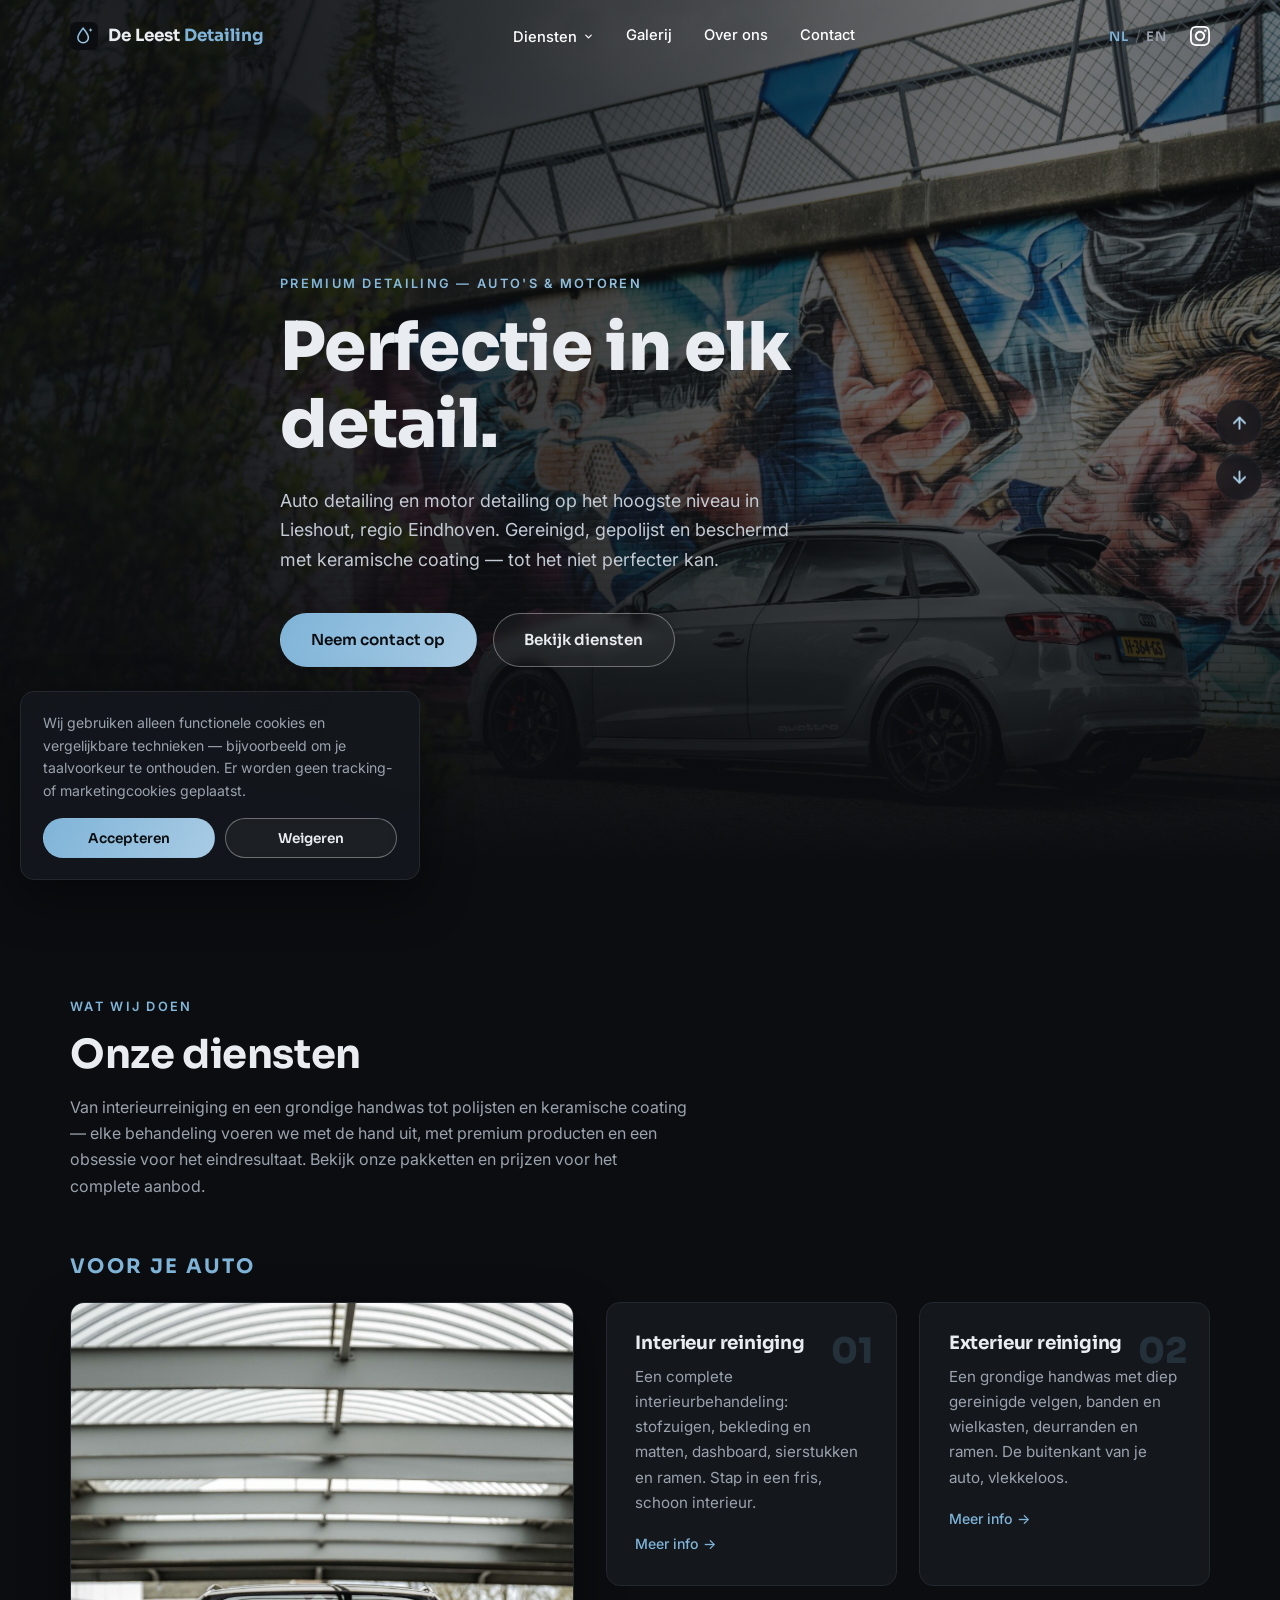
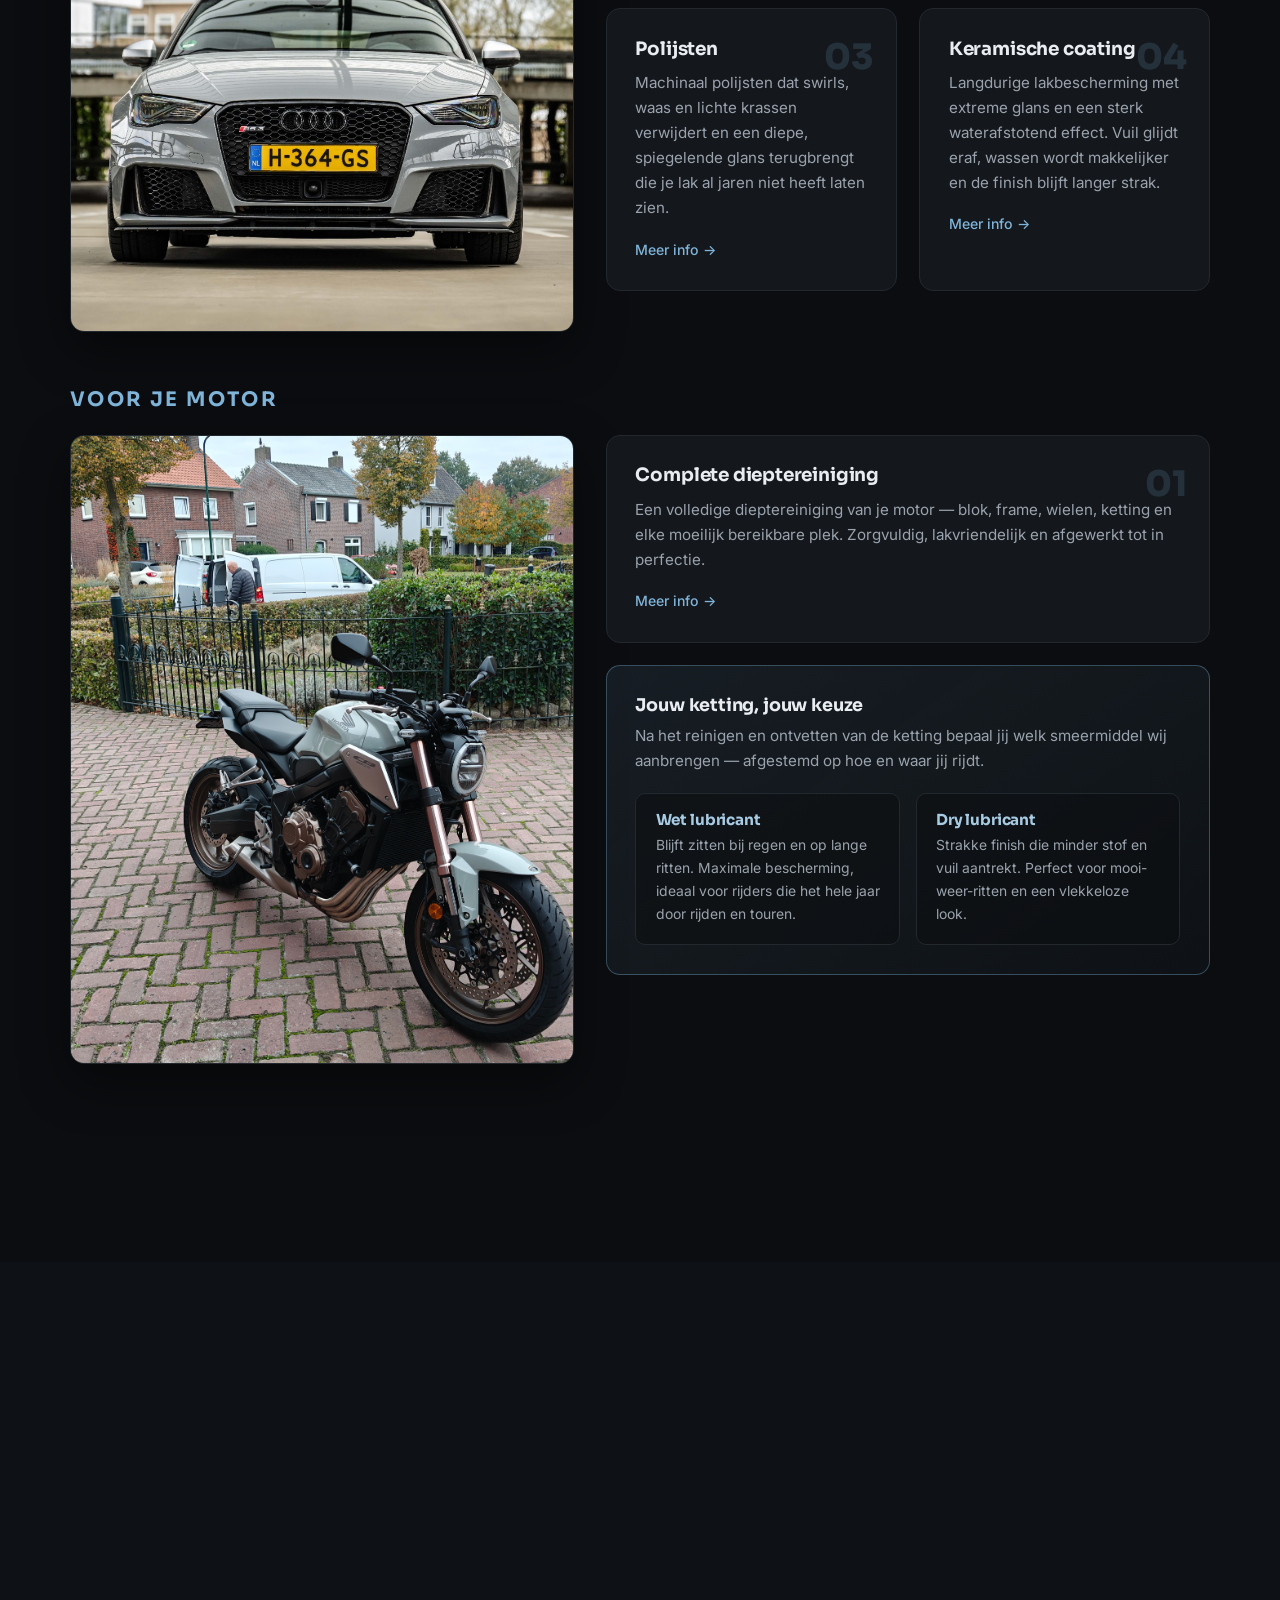
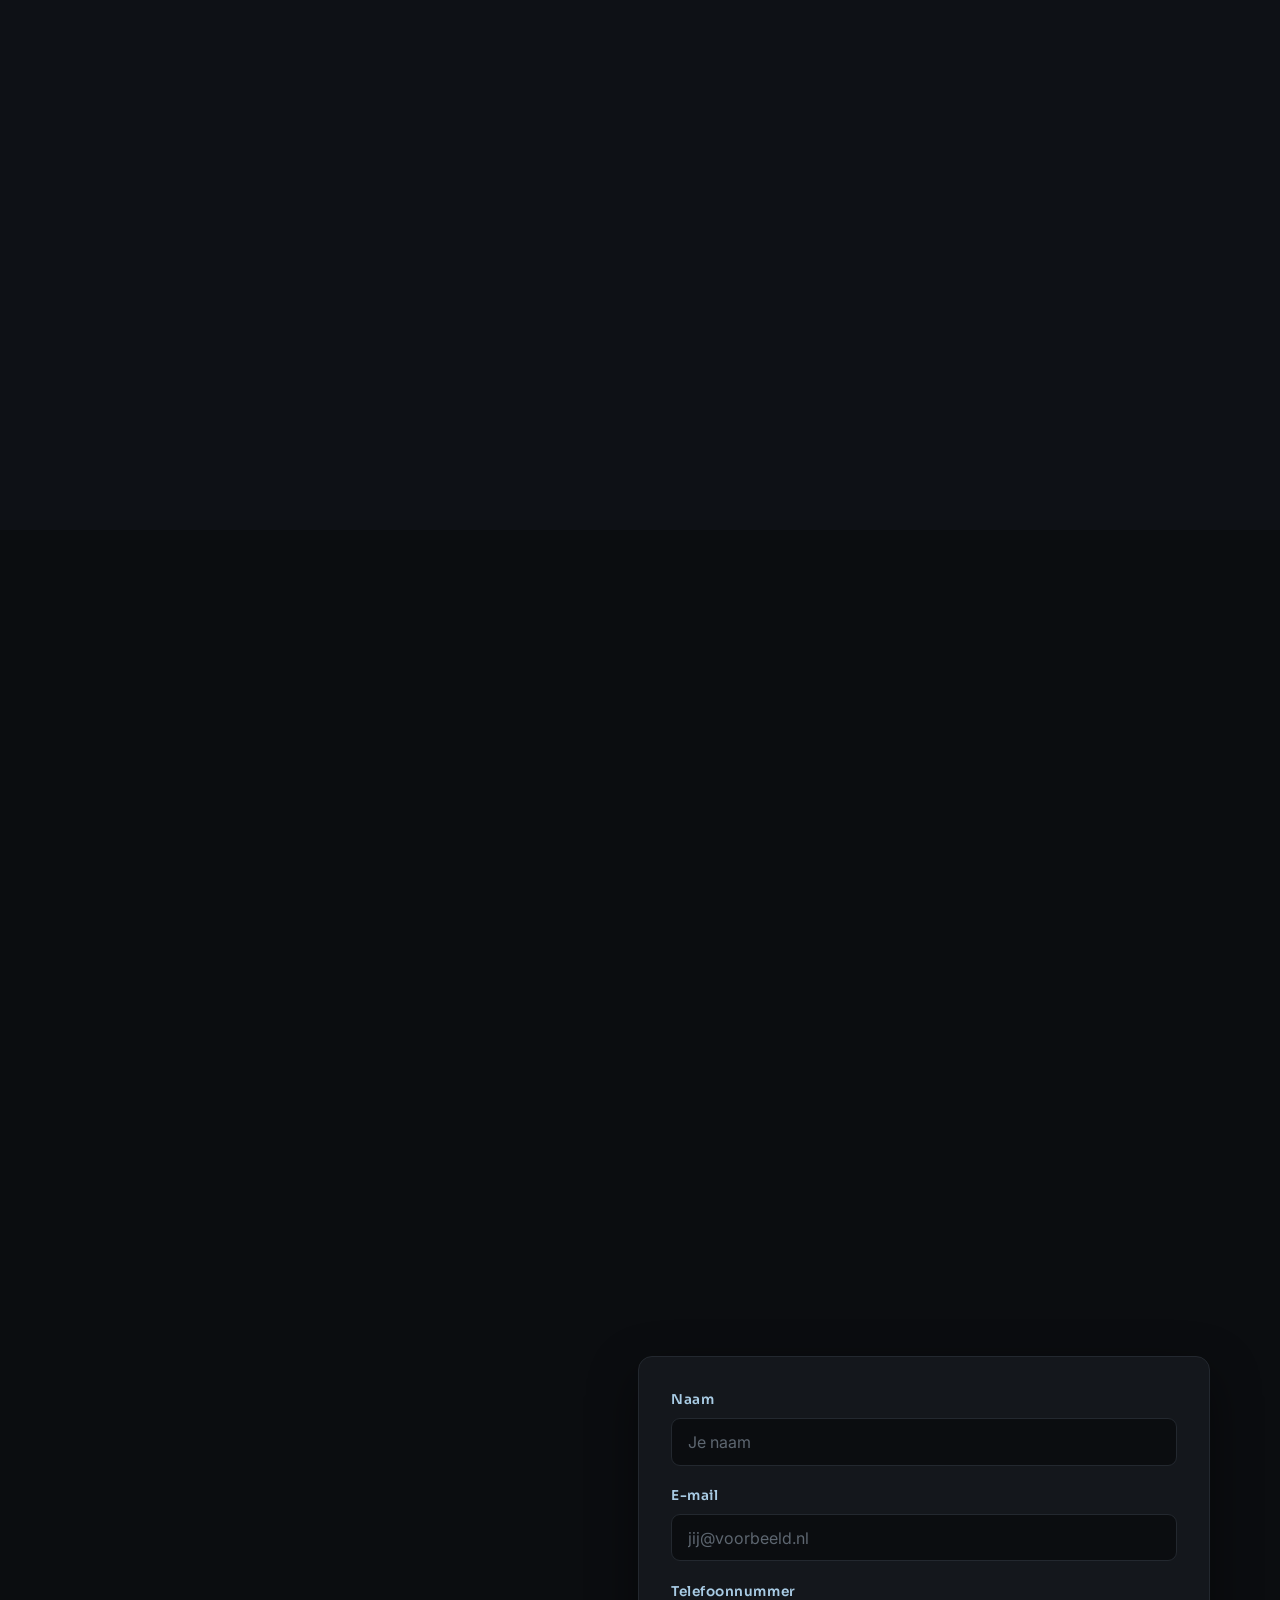
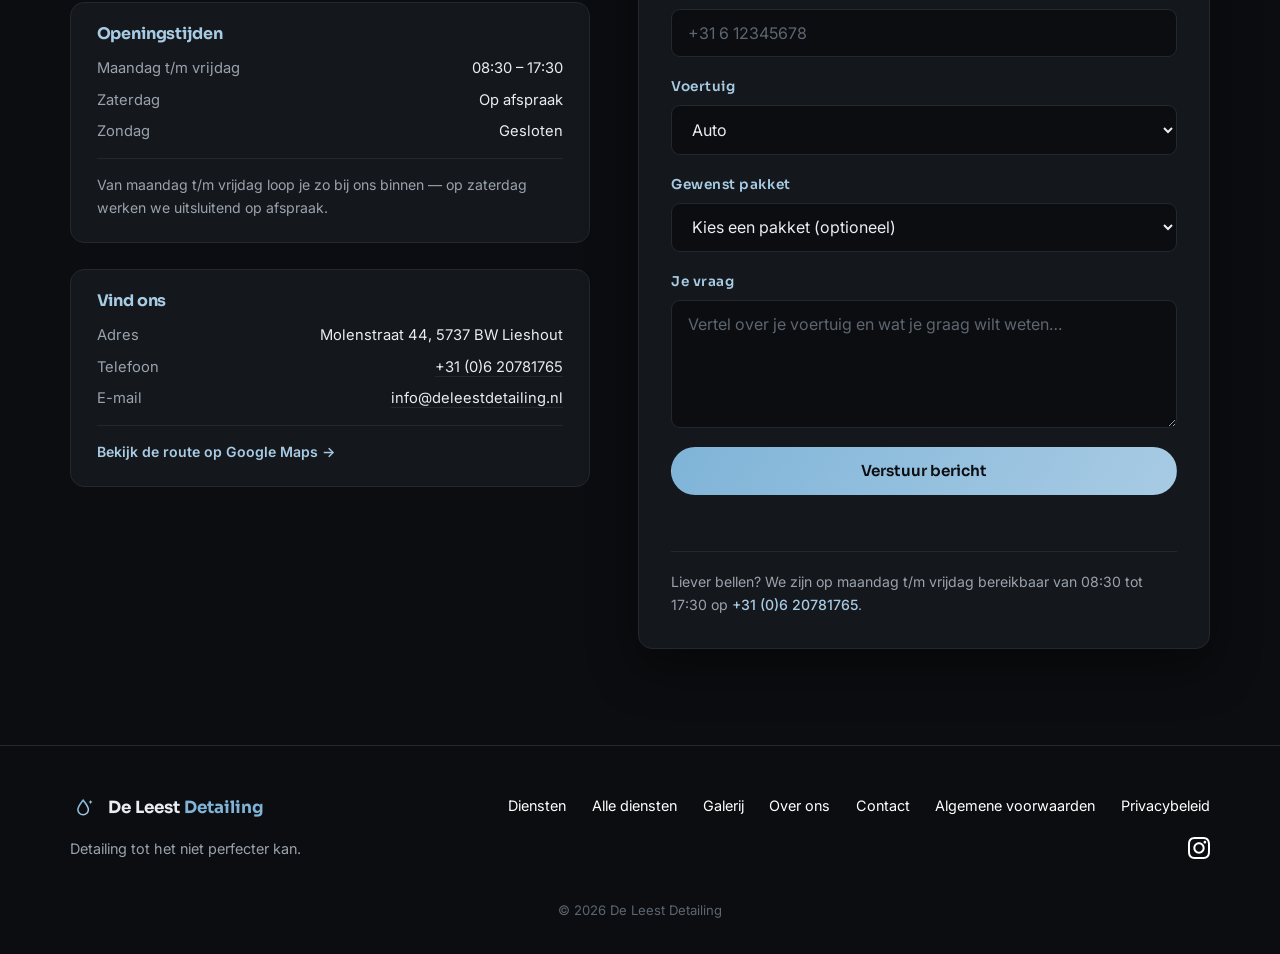
==== commit 0ef20608: "Hide Pakket/#pricing section on index and all links to it - Comment out the #pricing packages sectio" ====
--- a/index.html
+++ b/index.html
@@ -95,7 +95,7 @@
         <a href="#gallery" data-i18n="nav.gallery">Galerij</a>
         <a href="#about" data-i18n="nav.about">Over ons</a>
         <a href="#contactForm" data-i18n="nav.contact">Contact</a>
-        <a href="#pricing" data-i18n="nav.pricing">Pakket</a>
+        <!-- Pakket link hidden 2026-10-28 (section disabled, kept for restore): <a href="#pricing" data-i18n="nav.pricing">Pakket</a> -->
       </nav>
 
       <div class="header-actions">
@@ -415,6 +415,7 @@
     </section>
 
     <!-- ===== Pricing packages ===== -->
+    <!-- Pakket section hidden 2026-10-28 (disabled, kept for possible restore — remove this wrapper comment to re-enable):
     <section class="section section-alt" id="pricing">
       <div class="container">
         <p class="kicker reveal" data-i18n="pricing.kicker">Pakketten &amp; prijzen</p>
@@ -495,13 +496,14 @@
 
         <p class="pricing-note reveal" data-i18n="pricing.note">(*) Alle prijzen zijn gebaseerd op de gemiddelde vervuiling en de staat van het voertuig en zijn inclusief 21% btw. Zakelijke klanten ontvangen een factuur met btw-specificatie. Bij ernstige vervuiling of veel honden- of kattenharen kan een meerprijs gelden. Elke auto is uniek — neem vrijblijvend contact met ons op voor meer informatie.</p>
 
-        <!-- Hidden while prijzen.html is disabled (2026-10-27):
+        [Hidden while prijzen.html is disabled (2026-10-27):
         <p class="services-pricing-cta reveal">
           <a href="prijzen.html#vergelijken" class="btn btn-ghost" data-i18n="pricing.compareCta">Vergelijk alle pakketten</a>
         </p>
-        -->
+        end hidden prijzen link]
       </div>
     </section>
+    END HIDDEN pakket section (2026-10-28) -->
 
   </main>
 
@@ -530,7 +532,7 @@
           <a href="#gallery" data-i18n="nav.gallery">Galerij</a>
           <a href="#about" data-i18n="nav.about">Over ons</a>
           <a href="#contactForm" data-i18n="nav.contact">Contact</a>
-          <a href="#pricing" data-i18n="nav.pricing">Pakket</a>
+          <!-- Pakket link hidden 2026-10-28 (section disabled, kept for restore): <a href="#pricing" data-i18n="nav.pricing">Pakket</a> -->
           <a href="algemene-voorwaarden.html" data-i18n="footer.terms">Algemene voorwaarden</a>
           <a href="privacybeleid.html" data-i18n="footer.privacy">Privacybeleid</a>
         </nav>
